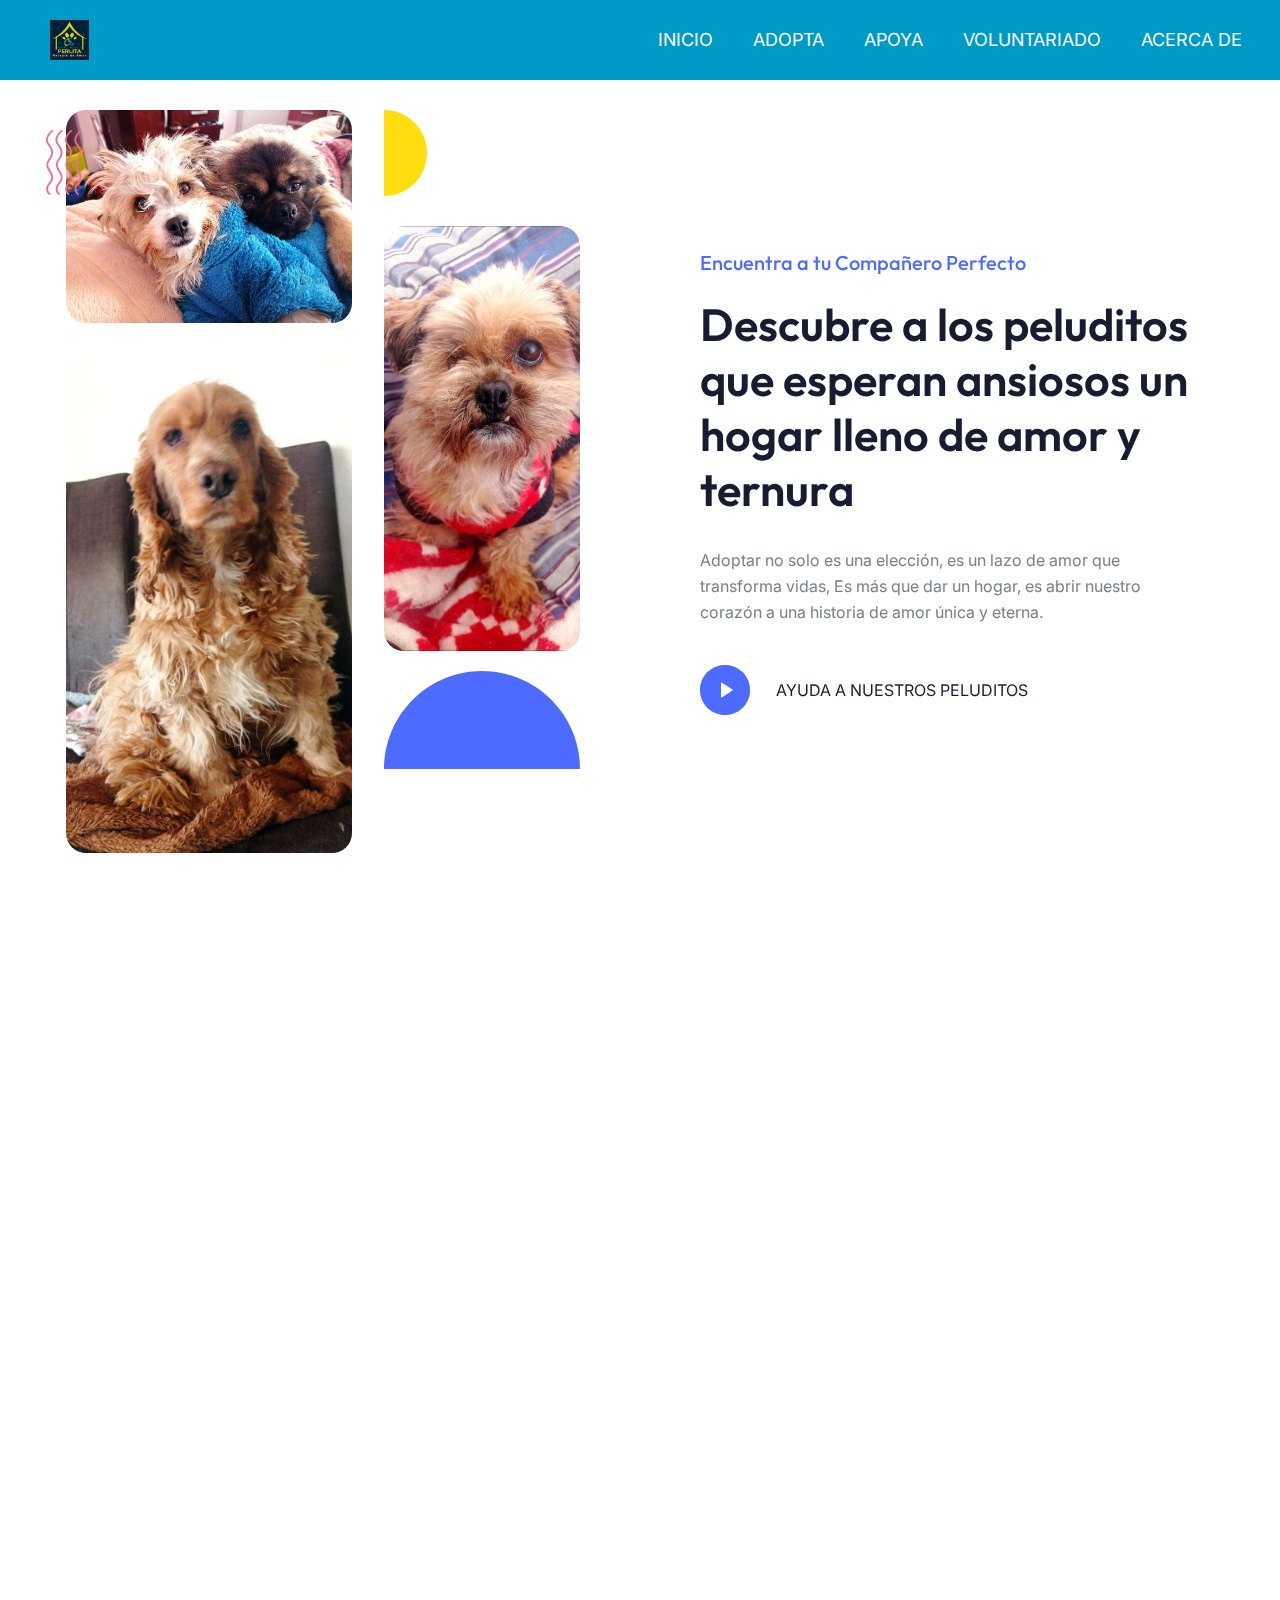
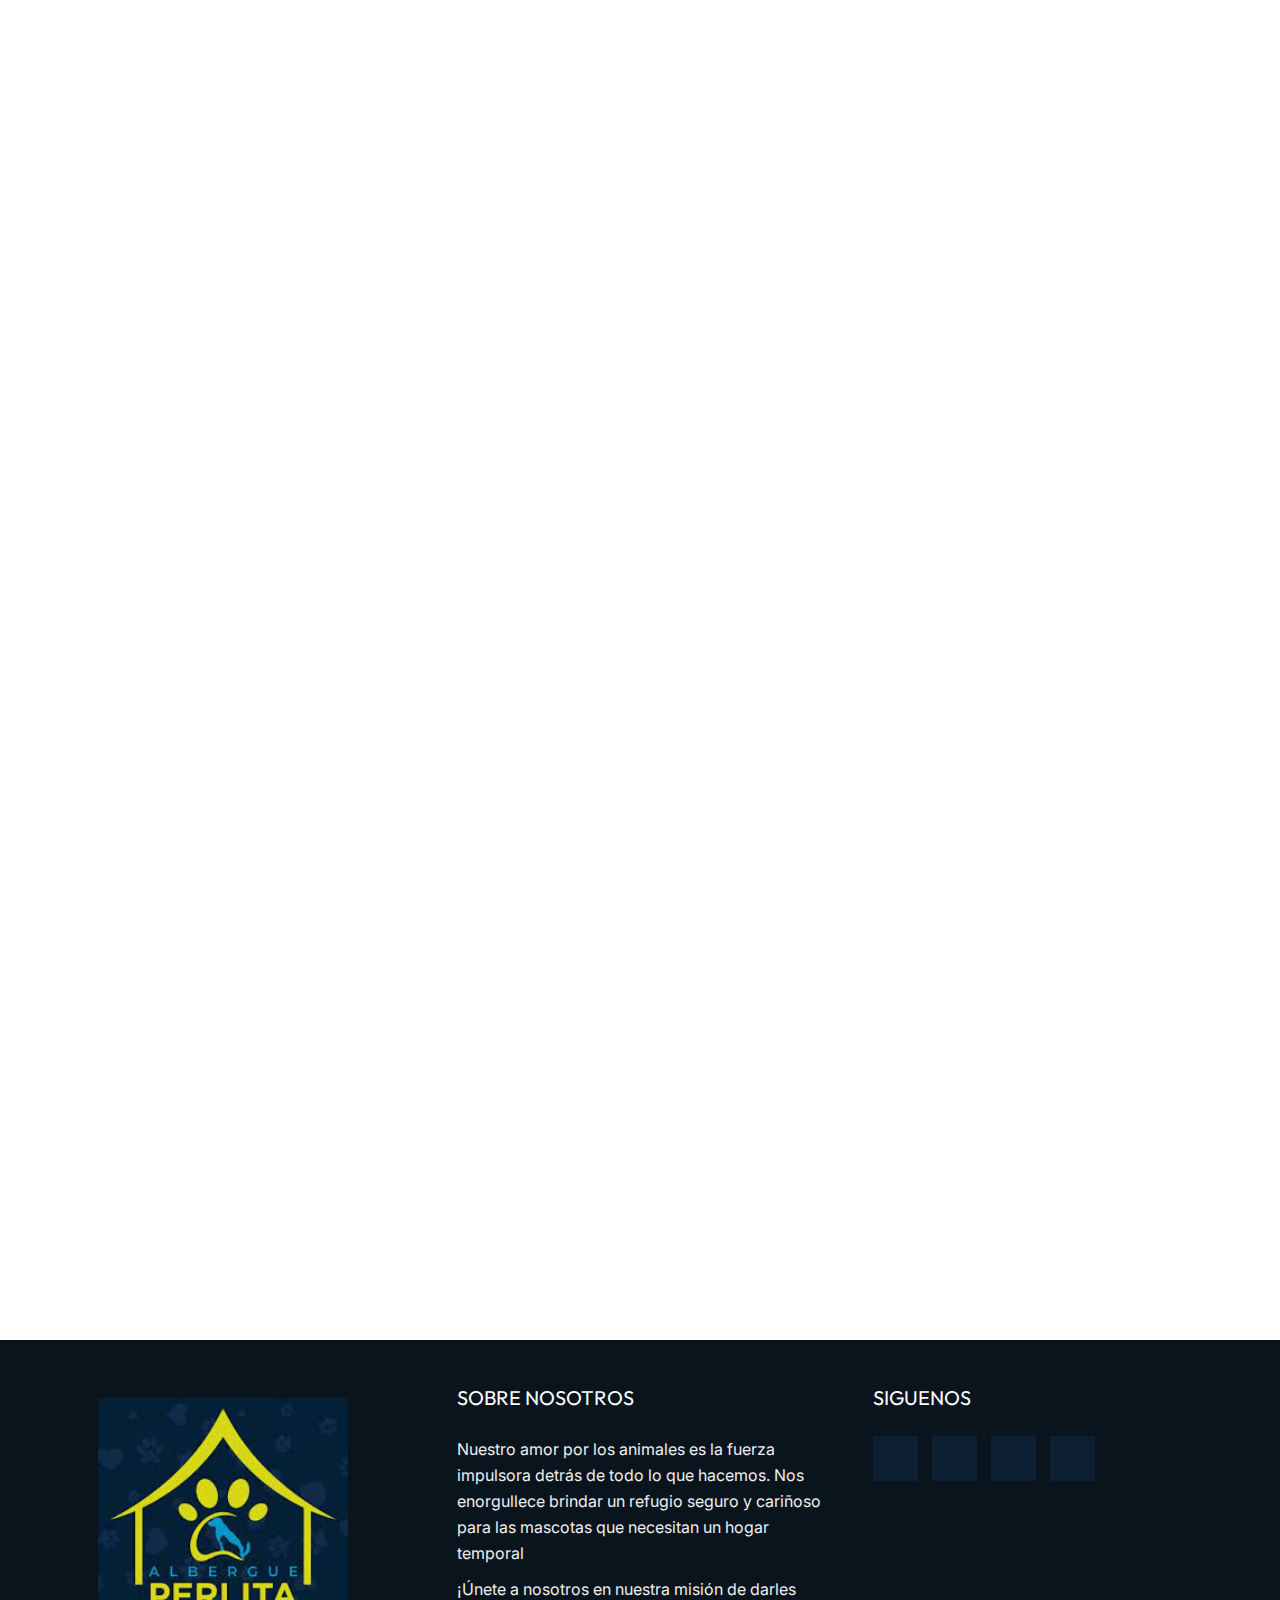
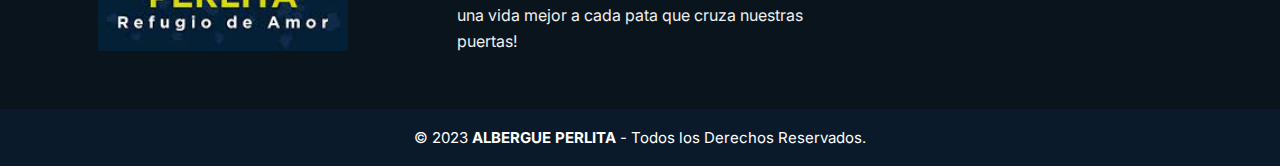
==== adopta.html @ 09d94ae6 "ADOPTA" ====
<!DOCTYPE html>
<html lang="en">
<head>
    <meta charset="UTF-8">
    <meta name="viewport" content="width=device-width, initial-scale=1.0">
    <title>Document</title>
    <link rel="stylesheet" type="text/css" href="style/style.css">
    <link rel="stylesheet" type="text/css" href="style/style2.css">
    <link href="https://cdnjs.cloudflare.com/ajax/libs/font-awesome/5.13.0/css/all.min.css" rel="stylesheet">
</head>
</head>
<body>
    
    <nav>
                <input type="checkbox" id="check">
                <label for="check" class="checkbtn">
                    <i class="fas fa-bars"></i>
                </label>
                <a href="#" class="enlace">
                    <img src="img/logo.jpeg" alt="" class="logo">
                </a>
                <ul>
                    <li><a href="index.html">INICIO</a></li>
                    <li><a href="adopta.html">ADOPTA</a></li>
                    <li><a href="apoya.html">APOYA</a></li>
                    <li><a href="voluntario.html">VOLUNTARIADO</a></li>
                    <li><a href="nosotros.html">ACERCA DE</a></li>
                </ul>
    </nav>

    <!--CABCERA DE ADOPTA-->
        <section class="ji gp uq 2xl:ud-py-35 pg">
        <div class="bb ze ki xn wq">
          <div class="tc wf gg qq">
            <!-- About Images -->
            <div class="animate_left xc gn gg jn/2 i">
              <div>
                <img src="images/shape-05.svg" alt="Shape" class="h -ud-left-5 x" />
                <img src="img/ADOP-1.jpeg" alt="About" class="ib adopta" />
                <img src="img/ADOP-2.jpeg" alt="About" class="adopta" />
              </div>
              <div>
                <img src="images/shape-06.svg" alt="Shape" />
                <img src="img/ADOP-3.jpeg" alt="About" class="ob gb adopta" />
                <img src="images/shape-07.svg" alt="Shape" class="bb" />
              </div>
            </div>

            <!-- About Content -->
            <div class="animate_right jn/2">
              <h4 class="ek yj mk gb">Encuentra a tu Compañero Perfecto</h4>
              <h2 class="fk vj zp pr kk wm qb"> Descubre a los peluditos que esperan ansiosos un hogar lleno de amor y ternura    </h2>
              <p class="uo">Adoptar no solo es una elección, es un lazo de amor que transforma vidas,  Es más que dar un hogar, es abrir nuestro corazón a una historia de amor única y eterna.</p>

              <a href="https://www.youtube.com/watch?v=xcJtL7QggTI" data-fslightbox class="vc wf hg mb">
                <span class="tc wf xf be dd rg i gh ua">
                  <span class="nf h vc yc vd rg gh qk -ud-z-1"></span>
                  <img src="images/icon-play.svg" alt="Play" />
                </span>
                <span class="kk">AYUDA A NUESTROS PELUDITOS</span>
              </a>
            </div>
          </div>
        </div>
      </section>
    <!------------------------>
          <!--SECCION DE CONOCENOS-->
          <section class="ji gp uq">
            <!-- Section Title Start -->
            <div
              x-data="{ sectionTitle: `Adopta Alegría, Conoce a Nuestros Peluditos`, sectionTitleText: `Explora historias de nuestros pequeños en busca de un hogar y encuentra tu compañero perfecto. ¿Listo para ser parte de su próxima aventura?`}"
            >
              <div class="animate_top bb ze rj ki xn vq">
        <h2
                x-text="sectionTitle"
                class="fk vj pr kk wm on/5 gq/2 bb _b"
        >
        </h2>
        <p class="bb on/5 wo/5 hq" x-text="sectionTitleText"></p>
    </div>
    
    
            </div>
            <!-- Section Title End -->
    
            <div class="bb ye ki xn vq jb jo">
              <div class="wc qf pn xo zf iq">
                <!-- Blog Item -->
                <div class="animate_top sg vk rm xm">
                  <div class="c rc i z-1 pg">
                    <img class="w-full" src="img/C-BOBY.jpeg" alt="Blog" width="400" />
    
                    <div
                      class="im h r s df vd yc wg tc wf xf al hh/20 nl il z-10"
                    >
                      <a href="./blog-single.html" class="vc ek rg lk gh sl ml il gi hi"
                        >CONOCE A BOBY</a
                      >
                    </div>
                  </div>
    
                  <div class="yh">
                    <div class="tc uf wf ag jq">
                      <div class="tc wf ag">
                        <p>CONOCE A BOBY</p>
                      </div>
                      <div class="tc wf ag">
                        <p>2 AÑOS</p>
                      </div>
                    </div>
                    <h4 class="ek tj ml il kk wm xl eq lb">
                      <a href="blog-single.html">Conoce a Bobby, nuestro encantador perrito café de 2 años. ¡Listo para llenar tu vida de alegría y amor! 🐾 #AdoptaA_Bobby"</a>
                    </h4>
                  </div>
                </div>
    
                <!-- Blog Item -->
                <div class="animate_top sg vk rm xm">
                  <div class="c rc i z-1 pg">
                    <img class="w-full" src="img/C-RINGO.jpeg" alt="Blog" width="379"/>
    
                    <div
                      class="im h r s df vd yc wg tc wf xf al hh/20 nl il z-10"
                    >
                      <a href="./blog-single.html" class="vc ek rg lk gh sl ml il gi hi"
                        >CONOCE A RINGO</a
                      >
                    </div>
                  </div>
    
                  <div class="yh">
                    <div class="tc uf wf ag jq">
                      <div class="tc wf ag">
    
                        <p>CONOCERLO</p>
                      </div>
                      <div class="tc wf ag">
    
                        <p>1 AÑO</p>
                      </div>
                    </div>
                    <h4 class="ek tj ml il kk wm xl eq lb">
                      <a href="blog-single.html">"Conoce a Ringo, nuestro adorable compañero blanco y negro de 1 año. Este pequeño tesoro busca un hogar lleno de amor. ¿Podrías ser su persona especial? 🐾 #AdoptaA_Ringo"</a>
                    </h4>
                  </div>
                </div>
    
                <!-- Blog Item -->
                <div class="animate_top sg vk rm xm">
                  <div class="c rc i z-1 pg">
                    <img class="w-full" src="img/C-SAM.jpeg" alt="Blog"  width="380"/>
    
                    <div
                      class="im h r s df vd yc wg tc wf xf al hh/20 nl il z-10"
                    >
                      <a href="./blog-single.html" class="vc ek rg lk gh sl ml il gi hi"
                        >CONOCE A SAM</a
                      >
                    </div>
                  </div>
    
                  <div class="yh">
                    <div class="tc uf wf ag jq">
                      <div class="tc wf ag">
                     
                        <p>CONOCE A SAM</p>
                      </div>
                      <div class="tc wf ag">
                      
                        <p>1 AÑO Y MEDIO</p>
                      </div>
                    </div>
                    <h4 class="ek tj ml il kk wm xl eq lb">
                      <a href="blog-single.html">"Descubre a Sam, nuestra encantadora amiga de 6 meses. Este tesoro busca un hogar lleno de amor. ¿Podrías ser su persona especial? 🐾 #AdoptaA_Sam"</a>
                    </h4>
                  </div>
                </div>
              </div>
            </div>
    
    
          </section>
    <!----------------------------------->
<div class="requisito">
<!------------ REQUISITOS ADOPCION ------------->
<section class="lj tp kr">
    <!-- Section Title Start -->
    <div
      x-data="{ sectionTitle: `TE INTERESA ADOPTARA`, sectionTitleText: `Si tienes todos los requisitos`}"
    >
      <div class="animate_top bb ze rj ki xn vq">
<h2
        x-text="sectionTitle"
        class="fk vj pr kk wm on/5 gq/2 bb _b"
>
</h2>
<p class="bb on/5 wo/5 hq" x-text="sectionTitleText"></p>
</div>


    </div>
    <!-- Section Title End -->

    <div class="bb ze ki xn yq mb en">
      <div class="wc qf pn xo ng">
        <!-- Service Item -->
        <div class="animate_top sg oi pi zq ml il am cn _m">
          <img src="img/FACTURA LUZ.png" alt="Icon" width="150px" />
          <h4 class="ek zj kk wm nb _b">FACTURA DE LUZ</h4>
          <p>Un requisito indispensable para la adopcion es tener casa propia, para evitar el abandono</p>
        </div>

        <!-- Service Item -->
        <div class="animate_top sg oi pi zq ml il am cn _m">
          <img src="img/CEDULA.png" alt="Icon" width="150px" />
          <h4 class="ek zj kk wm nb _b">FOTOCOPIA SIMPLE DE CI</h4>
          <p></p>
        </div>

        <!-- Service Item -->
        <div class="animate_top sg oi pi zq ml il am cn _m">
          <img src="img/CARTA.png" alt="Icon" width="150px" />
          <h4 class="ek zj kk wm nb _b">CARTA COMPROMISO</h4>
          <p>la carata compromiso se firma con seguimiento, asi aseguramos el bienestar de nuestros pequeño el seguimiento puede ser por videos, fotos o de forma personal dependiendo del caso</p>
        </div>
      </div>
    </div>
  </section>
<!-------------------------------------------->
</div>
   

    <script defer src="bundle.js"></script>
</body>
<footer class="pie-pagina">
    <div class="grupo-1">
        <div class="box">
            <figure>
                <a href="#">
                    <img src="img/logo.jpeg" alt="ALBERGUE PERLITA">
                </a>
            </figure>
        </div>
        <div class="box">
            <h2>SOBRE NOSOTROS</h2>
            <p>Nuestro amor por los animales es la fuerza impulsora detrás de todo lo que hacemos. Nos enorgullece brindar un refugio seguro y cariñoso para las mascotas que necesitan un hogar temporal</p>
            <p>¡Únete a nosotros en nuestra misión de darles una vida mejor a cada pata que cruza nuestras puertas!</p>
        </div>
        <div class="box">
            <h2>SIGUENOS</h2>
            <div class="red-social">
                <a href="#" class="fa fa-facebook"></a>
                <a href="#" class="fa fa-instagram"></a>
                <a href="#" class="fa fa-twitter"></a>
                <a href="#" class="fa fa-youtube"></a>
            </div>
        </div>
    </div>
    <div class="grupo-2">
        <small>&copy; 2023 <b>ALBERGUE PERLITA</b> - Todos los Derechos Reservados.</small>
    </div>
</footer>
</html>
---- style/style.css ----
/*********NORMALIZE *********/
*{
    padding: 0;
    margin: 0;
    text-decoration: none;
    list-style: none;
    box-sizing: border-box;
}

/*main {
    background-image: url(/img/textura5.jpg); 
    background-repeat: repeat; 
    background-position: center;
    }*/


/************** MENU ******************/
nav{
    background: #009ac6;
    height: 80px;
    width: 100%;
    position: relative;
    z-index:1000;
}
.enlace{
    position: absolute;
    padding: 20px 50px;
}
.logo{
    height: 40px;
}
nav ul{
    float: right;
    margin-right: 20px;
}
nav ul li{
    display: inline-block;
    line-height: 80px;
    margin: 0 5px;
}
nav ul li a:hover{
color: #d7d118;

}
nav ul li a{
    color: #fff;
    font-size: 18px;
    padding: 7px 13px;
    border-radius: 3px;
    text-transform: uppercase;
    text-decoration: none;
}
li a.active, li a:hover{
    background: #000090;
    transition: 2s;
}
.checkbtn{
    font-size: 30px;
    color: #d7d118;
    float: right;
    line-height: 80px;
    margin-right: 40px;
    cursor: pointer;
    display: none;
}
#check{
    display: none;
}
section{
    background: url(fondo.jpg) no-repeat;
    background-size: cover;
    background-position: center center;
    height: calc(100vh - 80px);
}

@media (max-width: 952px){
    .enlace{
        padding-left: 20px;
    }
    nav ul li a{
        font-size: 16px;
    }
}

@media (max-width: 858px){
    .checkbtn{
        display: block;
    }
    ul{
        position: fixed;
        width: 100%;
        height: 100vh;
        background: #2c3e50;
        top: 80px;
        left: -100%;
        text-align: center;
        transition: all .5s;
    }
    nav ul li{
        display: block;
        margin: 50px 0;
        line-height: 30px;
    }
    nav ul li a{
        font-size: 20px;
    }
    li a:hover, li a.active{
        background: none;
        color: red;
    }
    #check:checked ~ ul{
        left:0;
    }
}


/****************** BODY **********************/

.portadaPrincipal1 {
    width:100%; 
    height:auto !important; 
    border: 1px solid #ccc; 
    overflow: hidden; 
    border: 0px;
    padding: 0px;
    margin: 0px;
}

*/
main {
    display: grid;
    grid-template-columns: 1fr; 
    grid-template-rows: repeat(0, 1fr); 
    gap: 20px; 
    max-width: 100%;
    background-color: #fff;
    padding: 20px;
    border: 1px solid #ccc;
    border-radius: 5px;
    width: 100%;
}

.section {
    height: 30%;
    display: flex;
    flex-direction: column; 
    padding: 10px;
}


.section + .section {
    margin-top: 20px;
}

h2 {
    font-size: 24px;
    margin: 0;
}

p {
    font-size: 16px;
    margin: 0;
    margin-top: 10px;
}

.section {
    height: 382px;
    display: flex;
    padding: 25px;

    border-radius: 40px;
    flex-direction: row;
    flex-wrap: wrap;
    justify-content: center;
    gap: 50px;
}



/*********************** CARDS *******************************************/
/*
.texto {
    text-align: center;
}
.card1 IMG,.card2 IMG,.card3 IMG,.card4 IMG {
    width: 100%;
    height: 100%;
    position: absolute;
    border-radius: 15px; 
}

.card p {
    color: #F5EE36;
    position: relative;
    top:120px;
    font-weight: 10 00;
    background-color: #000090;
    border-radius: 20px;
    padding: 10px;
}
.card {
    position: relative;
    width: 220px;
    height: 320px;
    background: mediumturquoise;
    display: flex;
    align-items: center;
    justify-content: center;
    font-size: 25px;
    font-weight: bold;
    border-radius: 15px;
    cursor: pointer;
  }
  
  .card::before,
  .card::after {
    position: absolute;
    content: "";
    width: 20%;
    height: 20%;
    display: flex;
    align-items: center;
    justify-content: center;
    font-size: 25px;
    font-weight: bold;
    background-color: #009ac6;
    transition: all 0.5s;
    opacity: 0.6;
  }
  
  .card::before {
    top: 0;
    right: 0;
    border-radius: 0 15px 0 100%;
  }
  
  .card::after {
    bottom: 0;
    left: 0;
    border-radius: 0 100%  0 15px;
  }
  
  .card:hover::before,
  .card:hover:after {
    width: 100%;
    height: 100%;
    border-radius: 15px;
    transition: all 0.5s;
  }
  
  .card:hover:after {
    background-image: url(img/logo.jpeg);
    height: 70%;
    content: "";
    opacity: 1;
    transition: 1s;
    color: white;
  }

*/

/****************** FOOTER *********************/

.logo-footer {
    border-radius: 20px;
    box-shadow: 1px 1px 5px #40c9ff;
}
.logo-footer:hover{
    opacity: 0.6;
    transition: 1s;
    transform: scale(0.9);
}

.pie-pagina{
    width: 100%;
    background-color: #0a141d;
}
.pie-pagina .grupo-1{
    width: 100%;
    max-width: 1200px;
    margin: auto;
    display:grid;
    grid-template-columns: repeat(3, 1fr);
    grid-gap:50px;
    padding: 45px 0px;
}
.pie-pagina .grupo-1 .box figure{
    width: 100%;
    height: 100%;
    display: flex;
    justify-content: center;
    align-items: center;
}
.pie-pagina .grupo-1 .box figure img{
    width: 250px;
}
.pie-pagina .grupo-1 .box h2{
    color: #fff;
    margin-bottom: 25px;
    font-size: 20px;
}
.pie-pagina .grupo-1 .box p{
    color: #efefef;
    margin-bottom: 10px;
}
.pie-pagina .grupo-1 .red-social a{
    display: inline-block;
    text-decoration: none;
    width: 45px;
    height: 45px;
    line-height: 45px;
    color: #fff;
    margin-right: 10px;
    background-color: #0d2033;
    text-align: center;
    transition: all 300ms ease;
}
.pie-pagina .grupo-1 .red-social a:hover{
    color: aqua;
}
.pie-pagina .grupo-2{
    background-color: #0a1a2a;
    padding: 15px 10px;
    text-align: center;
    color: #fff;
}
.pie-pagina .grupo-2 small{
    font-size: 15px;
}
@media screen and (max-width:800px){
    .pie-pagina .grupo-1{
        width: 90%;
        grid-template-columns: repeat(1, 1fr);
        grid-gap:30px;
        padding: 35px 0px;
    }
}

/************ iconos redes ****************************/
.facebook { 
   background: url(img/facebook.jpg);
   background-size: cover;
}
.instagram { 
    background: url(img/instagram.jpg);
    background-size: cover;
 }
 .twiter { 
    background: url(img/twiter.jpg);
    background-size: cover;
 }
 .tiktok { 
    background: url(img/tik\ tok.jpg);
    background-size: cover;
 }


/************** FORMULARIO ADOPTA *******************/
/*
.form-container {
    width: 400px;
    background: linear-gradient(#212121, #212121) padding-box,linear-gradient(145deg, transparent 35%,#1cf7ff, #40c9ff) border-box;
    border: 2px solid transparent;
    padding: 32px 24px;
    font-size: 14px;
    font-family: inherit;
    color: white;
    display: flex;
    flex-direction: column;
    gap: 20px;
    box-sizing: border-box;
    border-radius: 16px;
  }
  
  .form-container button:active {
    scale: 0.95;
  }
  
  .form-container .form {
    display: flex;
    flex-direction: column;
    gap: 20px;
  }
  
  .form-container .form-group {
    display: flex;
    flex-direction: column;
    gap: 2px;
  }
  
  .form-container .form-group label {
    display: block;
    margin-bottom: 5px;
    color: #717171;
    font-weight: 600;
    font-size: 12px;
  }
  
  .form-container .form-group input {
    width: 100%;
    padding: 12px 16px;
    border-radius: 8px;
    color: #fff;
    font-family: inherit;
    background-color: transparent;
    border: 1px solid #414141;
  }
  
  .form-container .form-group textarea {
    width: 100%;
    padding: 12px 16px;
    border-radius: 8px;
    resize: none;
    color: #fff;
    height: 96px;
    border: 1px solid #414141;
    background-color: transparent;
    font-family: inherit;
  }
  
  .form-container .form-group input::placeholder {
    opacity: 0.5;
  }
  
  .form-container .form-group input:focus {
    outline: none;
    border-color: #1cf7ff;
  }
  
  .form-container .form-group textarea:focus {
    outline: none;
    border-color: #1cf7ff;
  }
  
  .form-container .form-submit-btn {
    display: flex;
    align-items: flex-start;
    justify-content: center;
    align-self: flex-start;
    font-family: inherit;
    color: #717171;
    font-weight: 600;
    width: 40%;
    background: #313131;
    border: 1px solid #414141;
    padding: 12px 16px;
    font-size: inherit;
    gap: 8px;
    margin-top: 8px;
    cursor: pointer;
    border-radius: 6px;
  }
  
  .form-container .form-submit-btn:hover {
    background-color: #fff;
    border-color: #fff;
  }
  
  .form-container {
    width: 100%;
    height: 100%;
    position: center;
  }

*/

  /********** GRID ********************/

  /*
.div1 img,.div2 img,.div3 img{
  width: 100%;
  height: 100%;
  position: relative;
  border-radius: 15px;
}

.titluloAdopta {
     text-align: center;
     padding: 20px;
}
  .grid {
    display: grid;
    grid-template-columns: repeat(3, 1fr);
    grid-template-rows: repeat(2, 1fr);
    grid-column-gap: 0px;
    grid-row-gap: 0px;
    }
    
    .div1 { grid-area: 1 / 1 / 2 / 2; }
    .div2 { grid-area: 1 / 2 / 2 / 3; }
    .div3 { grid-area: 1 / 3 / 2 / 4; }
    .div4 { grid-area: 2 / 1 / 3 / 4; 
    display: flex;
    align-content: space-around;
    flex-wrap: wrap;
    flex-direction: column;
    justify-content: center;
    align-items: center;
}
    */
.requisito {

    margin-top: 25rem;
    width: 100%;

}

.vp {
    padding-top: 6.25rem;
}

@media screen and (min-width: 1300px) {
    .requisito {

        margin-top: 35rem;
        width: 100%;
    }
  }
---- style/style2.css ----
@import url(https://fonts.googleapis.com/css2?family=Inter:wght@400;500;600;700&family=Outfit:wght@300;400;500;600;700&display=swap);
/*!********************************************************************************************************************************!*\
  !*** css ./node_modules/css-loader/dist/cjs.js!./node_modules/postcss-loader/dist/cjs.js!./node_modules/swiper/swiper.min.css ***!
  \********************************************************************************************************************************/
/**
 * Swiper 8.4.2
 * Most modern mobile touch slider and framework with hardware accelerated transitions
 * https://swiperjs.com
 *
 * Copyright 2014-2022 Vladimir Kharlampidi
 *
 * Released under the MIT License
 *
 * Released on: September 15, 2022
 */

@font-face{font-family:swiper-icons;src:url("data:application/font-woff;charset=utf-8;base64, [base64]//wADZ2x5ZgAAAywAAADMAAAD2MHtryVoZWFkAAABbAAAADAAAAA2E2+eoWhoZWEAAAGcAAAAHwAAACQC9gDzaG10eAAAAigAAAAZAAAArgJkABFsb2NhAAAC0AAAAFoAAABaFQAUGG1heHAAAAG8AAAAHwAAACAAcABAbmFtZQAAA/gAAAE5AAACXvFdBwlwb3N0AAAFNAAAAGIAAACE5s74hXjaY2BkYGAAYpf5Hu/j+W2+MnAzMYDAzaX6QjD6/4//Bxj5GA8AuRwMYGkAPywL13jaY2BkYGA88P8Agx4j+/8fQDYfA1AEBWgDAIB2BOoAeNpjYGRgYNBh4GdgYgABEMnIABJzYNADCQAACWgAsQB42mNgYfzCOIGBlYGB0YcxjYGBwR1Kf2WQZGhhYGBiYGVmgAFGBiQQkOaawtDAoMBQxXjg/wEGPcYDDA4wNUA2CCgwsAAAO4EL6gAAeNpj2M0gyAACqxgGNWBkZ2D4/wMA+xkDdgAAAHjaY2BgYGaAYBkGRgYQiAHyGMF8FgYHIM3DwMHABGQrMOgyWDLEM1T9/w8UBfEMgLzE////P/5//f/V/xv+r4eaAAeMbAxwIUYmIMHEgKYAYjUcsDAwsLKxc3BycfPw8jEQA/[base64]/uznmfPFBNODM2K7MTQ45YEAZqGP81AmGGcF3iPqOop0r1SPTaTbVkfUe4HXj97wYE+yNwWYxwWu4v1ugWHgo3S1XdZEVqWM7ET0cfnLGxWfkgR42o2PvWrDMBSFj/IHLaF0zKjRgdiVMwScNRAoWUoH78Y2icB/yIY09An6AH2Bdu/UB+yxopYshQiEvnvu0dURgDt8QeC8PDw7Fpji3fEA4z/PEJ6YOB5hKh4dj3EvXhxPqH/SKUY3rJ7srZ4FZnh1PMAtPhwP6fl2PMJMPDgeQ4rY8YT6Gzao0eAEA409DuggmTnFnOcSCiEiLMgxCiTI6Cq5DZUd3Qmp10vO0LaLTd2cjN4fOumlc7lUYbSQcZFkutRG7g6JKZKy0RmdLY680CDnEJ+UMkpFFe1RN7nxdVpXrC4aTtnaurOnYercZg2YVmLN/d/gczfEimrE/fs/bOuq29Zmn8tloORaXgZgGa78yO9/cnXm2BpaGvq25Dv9S4E9+5SIc9PqupJKhYFSSl47+Qcr1mYNAAAAeNptw0cKwkAAAMDZJA8Q7OUJvkLsPfZ6zFVERPy8qHh2YER+3i/BP83vIBLLySsoKimrqKqpa2hp6+jq6RsYGhmbmJqZSy0sraxtbO3sHRydnEMU4uR6yx7JJXveP7WrDycAAAAAAAH//wACeNpjYGRgYOABYhkgZgJCZgZNBkYGLQZtIJsFLMYAAAw3ALgAeNolizEKgDAQBCchRbC2sFER0YD6qVQiBCv/H9ezGI6Z5XBAw8CBK/m5iQQVauVbXLnOrMZv2oLdKFa8Pjuru2hJzGabmOSLzNMzvutpB3N42mNgZGBg4GKQYzBhYMxJLMlj4GBgAYow/P/PAJJhLM6sSoWKfWCAAwDAjgbRAAB42mNgYGBkAIIbCZo5IPrmUn0hGA0AO8EFTQAA");font-weight:400;font-style:normal}:root{--swiper-theme-color:#007aff}.swiper{margin-left:auto;margin-right:auto;position:relative;overflow:hidden;list-style:none;padding:0;z-index:1}.swiper-vertical>.swiper-wrapper{flex-direction:column}.swiper-wrapper{position:relative;width:100%;height:100%;z-index:1;display:flex;transition-property:transform;box-sizing:content-box}.swiper-android .swiper-slide,.swiper-wrapper{transform:translate3d(0px,0,0)}.swiper-pointer-events{touch-action:pan-y}.swiper-pointer-events.swiper-vertical{touch-action:pan-x}.swiper-slide{flex-shrink:0;width:100%;height:100%;position:relative;transition-property:transform}.swiper-slide-invisible-blank{visibility:hidden}.swiper-autoheight,.swiper-autoheight .swiper-slide{height:auto}.swiper-autoheight .swiper-wrapper{align-items:flex-start;transition-property:transform,height}.swiper-backface-hidden .swiper-slide{transform:translateZ(0);-webkit-backface-visibility:hidden;backface-visibility:hidden}.swiper-3d,.swiper-3d.swiper-css-mode .swiper-wrapper{perspective:1200px}.swiper-3d .swiper-cube-shadow,.swiper-3d .swiper-slide,.swiper-3d .swiper-slide-shadow,.swiper-3d .swiper-slide-shadow-bottom,.swiper-3d .swiper-slide-shadow-left,.swiper-3d .swiper-slide-shadow-right,.swiper-3d .swiper-slide-shadow-top,.swiper-3d .swiper-wrapper{transform-style:preserve-3d}.swiper-3d .swiper-slide-shadow,.swiper-3d .swiper-slide-shadow-bottom,.swiper-3d .swiper-slide-shadow-left,.swiper-3d .swiper-slide-shadow-right,.swiper-3d .swiper-slide-shadow-top{position:absolute;left:0;top:0;width:100%;height:100%;pointer-events:none;z-index:10}.swiper-3d .swiper-slide-shadow{background:rgba(0,0,0,.15)}.swiper-3d .swiper-slide-shadow-left{background-image:linear-gradient(to left,rgba(0,0,0,.5),rgba(0,0,0,0))}.swiper-3d .swiper-slide-shadow-right{background-image:linear-gradient(to right,rgba(0,0,0,.5),rgba(0,0,0,0))}.swiper-3d .swiper-slide-shadow-top{background-image:linear-gradient(to top,rgba(0,0,0,.5),rgba(0,0,0,0))}.swiper-3d .swiper-slide-shadow-bottom{background-image:linear-gradient(to bottom,rgba(0,0,0,.5),rgba(0,0,0,0))}.swiper-css-mode>.swiper-wrapper{overflow:auto;scrollbar-width:none;-ms-overflow-style:none}.swiper-css-mode>.swiper-wrapper::-webkit-scrollbar{display:none}.swiper-css-mode>.swiper-wrapper>.swiper-slide{scroll-snap-align:start start}.swiper-horizontal.swiper-css-mode>.swiper-wrapper{-ms-scroll-snap-type:x mandatory;scroll-snap-type:x mandatory}.swiper-vertical.swiper-css-mode>.swiper-wrapper{-ms-scroll-snap-type:y mandatory;scroll-snap-type:y mandatory}.swiper-centered>.swiper-wrapper::before{content:'';flex-shrink:0;order:9999}.swiper-centered.swiper-horizontal>.swiper-wrapper>.swiper-slide:first-child{-webkit-margin-start:var(--swiper-centered-offset-before);margin-inline-start:var(--swiper-centered-offset-before)}.swiper-centered.swiper-horizontal>.swiper-wrapper::before{height:100%;min-height:1px;width:var(--swiper-centered-offset-after)}.swiper-centered.swiper-vertical>.swiper-wrapper>.swiper-slide:first-child{-webkit-margin-before:var(--swiper-centered-offset-before);margin-block-start:var(--swiper-centered-offset-before)}.swiper-centered.swiper-vertical>.swiper-wrapper::before{width:100%;min-width:1px;height:var(--swiper-centered-offset-after)}.swiper-centered>.swiper-wrapper>.swiper-slide{scroll-snap-align:center center}
/*!*******************************************************************************************************************************************************!*\
  !*** css ./node_modules/css-loader/dist/cjs.js!./node_modules/postcss-loader/dist/cjs.js!./node_modules/swiper/modules/pagination/pagination.min.css ***!
  \*******************************************************************************************************************************************************/
.swiper-pagination{position:absolute;text-align:center;transition:.3s opacity;transform:translate3d(0,0,0);z-index:10}.swiper-pagination.swiper-pagination-hidden{opacity:0}.swiper-pagination-disabled>.swiper-pagination,.swiper-pagination.swiper-pagination-disabled{display:none!important}.swiper-horizontal>.swiper-pagination-bullets,.swiper-pagination-bullets.swiper-pagination-horizontal,.swiper-pagination-custom,.swiper-pagination-fraction{bottom:10px;left:0;width:100%}.swiper-pagination-bullets-dynamic{overflow:hidden;font-size:0}.swiper-pagination-bullets-dynamic .swiper-pagination-bullet{transform:scale(.33);position:relative}.swiper-pagination-bullets-dynamic .swiper-pagination-bullet-active{transform:scale(1)}.swiper-pagination-bullets-dynamic .swiper-pagination-bullet-active-main{transform:scale(1)}.swiper-pagination-bullets-dynamic .swiper-pagination-bullet-active-prev{transform:scale(.66)}.swiper-pagination-bullets-dynamic .swiper-pagination-bullet-active-prev-prev{transform:scale(.33)}.swiper-pagination-bullets-dynamic .swiper-pagination-bullet-active-next{transform:scale(.66)}.swiper-pagination-bullets-dynamic .swiper-pagination-bullet-active-next-next{transform:scale(.33)}.swiper-pagination-bullet{width:var(--swiper-pagination-bullet-width,var(--swiper-pagination-bullet-size,8px));height:var(--swiper-pagination-bullet-height,var(--swiper-pagination-bullet-size,8px));display:inline-block;border-radius:50%;background:var(--swiper-pagination-bullet-inactive-color,#000);opacity:var(--swiper-pagination-bullet-inactive-opacity, .2)}button.swiper-pagination-bullet{border:none;margin:0;padding:0;box-shadow:none;-webkit-appearance:none;-moz-appearance:none;appearance:none}.swiper-pagination-clickable .swiper-pagination-bullet{cursor:pointer}.swiper-pagination-bullet:only-child{display:none!important}.swiper-pagination-bullet-active{opacity:var(--swiper-pagination-bullet-opacity, 1);background:var(--swiper-pagination-color,var(--swiper-theme-color))}.swiper-pagination-vertical.swiper-pagination-bullets,.swiper-vertical>.swiper-pagination-bullets{right:10px;top:50%;transform:translate3d(0px,-50%,0)}.swiper-pagination-vertical.swiper-pagination-bullets .swiper-pagination-bullet,.swiper-vertical>.swiper-pagination-bullets .swiper-pagination-bullet{margin:var(--swiper-pagination-bullet-vertical-gap,6px) 0;display:block}.swiper-pagination-vertical.swiper-pagination-bullets.swiper-pagination-bullets-dynamic,.swiper-vertical>.swiper-pagination-bullets.swiper-pagination-bullets-dynamic{top:50%;transform:translateY(-50%);width:8px}.swiper-pagination-vertical.swiper-pagination-bullets.swiper-pagination-bullets-dynamic .swiper-pagination-bullet,.swiper-vertical>.swiper-pagination-bullets.swiper-pagination-bullets-dynamic .swiper-pagination-bullet{display:inline-block;transition:.2s transform,.2s top}.swiper-horizontal>.swiper-pagination-bullets .swiper-pagination-bullet,.swiper-pagination-horizontal.swiper-pagination-bullets .swiper-pagination-bullet{margin:0 var(--swiper-pagination-bullet-horizontal-gap,4px)}.swiper-horizontal>.swiper-pagination-bullets.swiper-pagination-bullets-dynamic,.swiper-pagination-horizontal.swiper-pagination-bullets.swiper-pagination-bullets-dynamic{left:50%;transform:translateX(-50%);white-space:nowrap}.swiper-horizontal>.swiper-pagination-bullets.swiper-pagination-bullets-dynamic .swiper-pagination-bullet,.swiper-pagination-horizontal.swiper-pagination-bullets.swiper-pagination-bullets-dynamic .swiper-pagination-bullet{transition:.2s transform,.2s left}.swiper-horizontal.swiper-rtl>.swiper-pagination-bullets-dynamic .swiper-pagination-bullet{transition:.2s transform,.2s right}.swiper-pagination-progressbar{background:rgba(0,0,0,.25);position:absolute}.swiper-pagination-progressbar .swiper-pagination-progressbar-fill{background:var(--swiper-pagination-color,var(--swiper-theme-color));position:absolute;left:0;top:0;width:100%;height:100%;transform:scale(0);transform-origin:left top}.swiper-rtl .swiper-pagination-progressbar .swiper-pagination-progressbar-fill{transform-origin:right top}.swiper-horizontal>.swiper-pagination-progressbar,.swiper-pagination-progressbar.swiper-pagination-horizontal,.swiper-pagination-progressbar.swiper-pagination-vertical.swiper-pagination-progressbar-opposite,.swiper-vertical>.swiper-pagination-progressbar.swiper-pagination-progressbar-opposite{width:100%;height:4px;left:0;top:0}.swiper-horizontal>.swiper-pagination-progressbar.swiper-pagination-progressbar-opposite,.swiper-pagination-progressbar.swiper-pagination-horizontal.swiper-pagination-progressbar-opposite,.swiper-pagination-progressbar.swiper-pagination-vertical,.swiper-vertical>.swiper-pagination-progressbar{width:4px;height:100%;left:0;top:0}.swiper-pagination-lock{display:none}
/*!*******************************************************************************************************************!*\
  !*** css ./node_modules/css-loader/dist/cjs.js!./node_modules/postcss-loader/dist/cjs.js!./src/css/style.css (1) ***!
  \*******************************************************************************************************************/
/*
! tailwindcss v3.1.8 | MIT License | https://tailwindcss.com
*/

/*
1. Prevent padding and border from affecting element width. (https://github.com/mozdevs/cssremedy/issues/4)
2. Allow adding a border to an element by just adding a border-width. (https://github.com/tailwindcss/tailwindcss/pull/116)
*/

*,
::before,
::after {
  box-sizing: border-box; /* 1 */
  border-width: 0; /* 2 */
  border-style: solid; /* 2 */
  border-color: currentColor; /* 2 */
}

::before,
::after {
  --tw-content: '';
}

/*
1. Use a consistent sensible line-height in all browsers.
2. Prevent adjustments of font size after orientation changes in iOS.
3. Use a more readable tab size.
4. Use the user's configured `sans` font-family by default.
*/

html {
  line-height: 1.5; /* 1 */
  -webkit-text-size-adjust: 100%; /* 2 */
  -moz-tab-size: 4; /* 3 */
  -o-tab-size: 4;
     tab-size: 4; /* 3 */
  font-family: ui-sans-serif, system-ui, -apple-system, BlinkMacSystemFont, "Segoe UI", Roboto, "Helvetica Neue", Arial, "Noto Sans", sans-serif, "Apple Color Emoji", "Segoe UI Emoji", "Segoe UI Symbol", "Noto Color Emoji"; /* 4 */
}

/*
1. Remove the margin in all browsers.
2. Inherit line-height from `html` so users can set them as a class directly on the `html` element.
*/

body {
  margin: 0; /* 1 */
  line-height: inherit; /* 2 */
}

/*
1. Add the correct height in Firefox.
2. Correct the inheritance of border color in Firefox. (https://bugzilla.mozilla.org/show_bug.cgi?id=190655)
3. Ensure horizontal rules are visible by default.
*/

hr {
  height: 0; /* 1 */
  color: inherit; /* 2 */
  border-top-width: 1px; /* 3 */
}

/*
Add the correct text decoration in Chrome, Edge, and Safari.
*/

abbr:where([title]) {
  -webkit-text-decoration: underline dotted;
          text-decoration: underline dotted;
}

/*
Remove the default font size and weight for headings.
*/

h1,
h2,
h3,
h4,
h5,
h6 {
  font-size: inherit;
  font-weight: inherit;
}

/*
Reset links to optimize for opt-in styling instead of opt-out.
*/

a {
  color: inherit;
  text-decoration: inherit;
}

/*
Add the correct font weight in Edge and Safari.
*/

b,
strong {
  font-weight: bolder;
}

/*
1. Use the user's configured `mono` font family by default.
2. Correct the odd `em` font sizing in all browsers.
*/

code,
kbd,
samp,
pre {
  font-family: ui-monospace, SFMono-Regular, Menlo, Monaco, Consolas, "Liberation Mono", "Courier New", monospace; /* 1 */
  font-size: 1em; /* 2 */
}

/*
Add the correct font size in all browsers.
*/

small {
  font-size: 80%;
}

/*
Prevent `sub` and `sup` elements from affecting the line height in all browsers.
*/

sub,
sup {
  font-size: 75%;
  line-height: 0;
  position: relative;
  vertical-align: baseline;
}

sub {
  bottom: -0.25em;
}

sup {
  top: -0.5em;
}

/*
1. Remove text indentation from table contents in Chrome and Safari. (https://bugs.chromium.org/p/chromium/issues/detail?id=999088, https://bugs.webkit.org/show_bug.cgi?id=201297)
2. Correct table border color inheritance in all Chrome and Safari. (https://bugs.chromium.org/p/chromium/issues/detail?id=935729, https://bugs.webkit.org/show_bug.cgi?id=195016)
3. Remove gaps between table borders by default.
*/

table {
  text-indent: 0; /* 1 */
  border-color: inherit; /* 2 */
  border-collapse: collapse; /* 3 */
}

/*
1. Change the font styles in all browsers.
2. Remove the margin in Firefox and Safari.
3. Remove default padding in all browsers.
*/

button,
input,
optgroup,
select,
textarea {
  font-family: inherit; /* 1 */
  font-size: 100%; /* 1 */
  font-weight: inherit; /* 1 */
  line-height: inherit; /* 1 */
  color: inherit; /* 1 */
  margin: 0; /* 2 */
  padding: 0; /* 3 */
}

/*
Remove the inheritance of text transform in Edge and Firefox.
*/

button,
select {
  text-transform: none;
}

/*
1. Correct the inability to style clickable types in iOS and Safari.
2. Remove default button styles.
*/

button,
[type='button'],
[type='reset'],
[type='submit'] {
  -webkit-appearance: button; /* 1 */
  background-color: transparent; /* 2 */
  background-image: none; /* 2 */
}

/*
Use the modern Firefox focus style for all focusable elements.
*/

:-moz-focusring {
  outline: auto;
}

/*
Remove the additional `:invalid` styles in Firefox. (https://github.com/mozilla/gecko-dev/blob/2f9eacd9d3d995c937b4251a5557d95d494c9be1/layout/style/res/forms.css#L728-L737)
*/

:-moz-ui-invalid {
  box-shadow: none;
}

/*
Add the correct vertical alignment in Chrome and Firefox.
*/

progress {
  vertical-align: baseline;
}

/*
Correct the cursor style of increment and decrement buttons in Safari.
*/

::-webkit-inner-spin-button,
::-webkit-outer-spin-button {
  height: auto;
}

/*
1. Correct the odd appearance in Chrome and Safari.
2. Correct the outline style in Safari.
*/

[type='search'] {
  -webkit-appearance: textfield; /* 1 */
  outline-offset: -2px; /* 2 */
}

/*
Remove the inner padding in Chrome and Safari on macOS.
*/

::-webkit-search-decoration {
  -webkit-appearance: none;
}

/*
1. Correct the inability to style clickable types in iOS and Safari.
2. Change font properties to `inherit` in Safari.
*/

::-webkit-file-upload-button {
  -webkit-appearance: button; /* 1 */
  font: inherit; /* 2 */
}

/*
Add the correct display in Chrome and Safari.
*/

summary {
  display: list-item;
}

/*
Removes the default spacing and border for appropriate elements.
*/

blockquote,
dl,
dd,
h1,
h2,
h3,
h4,
h5,
h6,
hr,
figure,
p,
pre {
  margin: 0;
}

fieldset {
  margin: 0;
  padding: 0;
}

legend {
  padding: 0;
}

ol,
ul,
menu {
  list-style: none;
  margin: 0;
  padding: 0;
}

/*
Prevent resizing textareas horizontally by default.
*/

textarea {
  resize: vertical;
}

/*
1. Reset the default placeholder opacity in Firefox. (https://github.com/tailwindlabs/tailwindcss/issues/3300)
2. Set the default placeholder color to the user's configured gray 400 color.
*/

input::-moz-placeholder, textarea::-moz-placeholder {
  opacity: 1; /* 1 */
  color: #9ca3af; /* 2 */
}

input:-ms-input-placeholder, textarea:-ms-input-placeholder {
  opacity: 1; /* 1 */
  color: #9ca3af; /* 2 */
}

input::placeholder,
textarea::placeholder {
  opacity: 1; /* 1 */
  color: #9ca3af; /* 2 */
}

/*
Set the default cursor for buttons.
*/

button,
[role="button"] {
  cursor: pointer;
}

/*
Make sure disabled buttons don't get the pointer cursor.
*/

:disabled {
  cursor: default;
}

/*
1. Make replaced elements `display: block` by default. (https://github.com/mozdevs/cssremedy/issues/14)
2. Add `vertical-align: middle` to align replaced elements more sensibly by default. (https://github.com/jensimmons/cssremedy/issues/14#issuecomment-634934210)
   This can trigger a poorly considered lint error in some tools but is included by design.
*/

img,
svg,
video,
canvas,
audio,
iframe,
embed,
object {
  display: block; /* 1 */
  vertical-align: middle; /* 2 */
}

/*
Constrain images and videos to the parent width and preserve their intrinsic aspect ratio. (https://github.com/mozdevs/cssremedy/issues/14)
*/

img,
video {
  max-width: 100%;
  height: auto;
}

body{
  position: relative;
  z-index: 1;
  font-family: Inter, sans-serif;
  font-size: 16px;
  line-height: 26px;
  font-weight: 400;
  --tw-text-opacity: 1;
  color: rgb(121 128 138 / var(--tw-text-opacity));
}

h1,  h2,  h3,  h4,  h5,  h6{
  font-family: Outfit, sans-serif;
}

*, ::before, ::after{
  --tw-border-spacing-x: 0;
  --tw-border-spacing-y: 0;
  --tw-translate-x: 0;
  --tw-translate-y: 0;
  --tw-rotate: 0;
  --tw-skew-x: 0;
  --tw-skew-y: 0;
  --tw-scale-x: 1;
  --tw-scale-y: 1;
  --tw-pan-x:  ;
  --tw-pan-y:  ;
  --tw-pinch-zoom:  ;
  --tw-scroll-snap-strictness: proximity;
  --tw-ordinal:  ;
  --tw-slashed-zero:  ;
  --tw-numeric-figure:  ;
  --tw-numeric-spacing:  ;
  --tw-numeric-fraction:  ;
  --tw-ring-inset:  ;
  --tw-ring-offset-width: 0px;
  --tw-ring-offset-color: #fff;
  --tw-ring-color: rgb(59 130 246 / 0.5);
  --tw-ring-offset-shadow: 0 0 #0000;
  --tw-ring-shadow: 0 0 #0000;
  --tw-shadow: 0 0 #0000;
  --tw-shadow-colored: 0 0 #0000;
  --tw-blur:  ;
  --tw-brightness:  ;
  --tw-contrast:  ;
  --tw-grayscale:  ;
  --tw-hue-rotate:  ;
  --tw-invert:  ;
  --tw-saturate:  ;
  --tw-sepia:  ;
  --tw-drop-shadow:  ;
  --tw-backdrop-blur:  ;
  --tw-backdrop-brightness:  ;
  --tw-backdrop-contrast:  ;
  --tw-backdrop-grayscale:  ;
  --tw-backdrop-hue-rotate:  ;
  --tw-backdrop-invert:  ;
  --tw-backdrop-opacity:  ;
  --tw-backdrop-saturate:  ;
  --tw-backdrop-sepia:  ;
}

::backdrop{
  --tw-border-spacing-x: 0;
  --tw-border-spacing-y: 0;
  --tw-translate-x: 0;
  --tw-translate-y: 0;
  --tw-rotate: 0;
  --tw-skew-x: 0;
  --tw-skew-y: 0;
  --tw-scale-x: 1;
  --tw-scale-y: 1;
  --tw-pan-x:  ;
  --tw-pan-y:  ;
  --tw-pinch-zoom:  ;
  --tw-scroll-snap-strictness: proximity;
  --tw-ordinal:  ;
  --tw-slashed-zero:  ;
  --tw-numeric-figure:  ;
  --tw-numeric-spacing:  ;
  --tw-numeric-fraction:  ;
  --tw-ring-inset:  ;
  --tw-ring-offset-width: 0px;
  --tw-ring-offset-color: #fff;
  --tw-ring-color: rgb(59 130 246 / 0.5);
  --tw-ring-offset-shadow: 0 0 #0000;
  --tw-ring-shadow: 0 0 #0000;
  --tw-shadow: 0 0 #0000;
  --tw-shadow-colored: 0 0 #0000;
  --tw-blur:  ;
  --tw-brightness:  ;
  --tw-contrast:  ;
  --tw-grayscale:  ;
  --tw-hue-rotate:  ;
  --tw-invert:  ;
  --tw-saturate:  ;
  --tw-sepia:  ;
  --tw-drop-shadow:  ;
  --tw-backdrop-blur:  ;
  --tw-backdrop-brightness:  ;
  --tw-backdrop-contrast:  ;
  --tw-backdrop-grayscale:  ;
  --tw-backdrop-hue-rotate:  ;
  --tw-backdrop-invert:  ;
  --tw-backdrop-opacity:  ;
  --tw-backdrop-saturate:  ;
  --tw-backdrop-sepia:  ;
}
.a{
  left: -1.875rem;
  margin-top: 0.5rem;
  display: none;
  min-width: -moz-max-content;
  min-width: max-content;
  flex-direction: column;
  gap: 1rem;
  border-radius: 0.375rem;
  border-width: 1px;
  --tw-border-opacity: 1;
  border-color: rgb(216 225 237 / var(--tw-border-opacity));
  --tw-bg-opacity: 1;
  background-color: rgb(255 255 255 / var(--tw-bg-opacity));
  padding-left: 2rem;
  padding-right: 2rem;
  padding-top: 1.25rem;
  padding-bottom: 1.25rem;
  --tw-shadow: 0 10px 15px -3px rgb(0 0 0 / 0.1), 0 4px 6px -4px rgb(0 0 0 / 0.1);
  --tw-shadow-colored: 0 10px 15px -3px var(--tw-shadow-color), 0 4px 6px -4px var(--tw-shadow-color);
  box-shadow: var(--tw-ring-offset-shadow, 0 0 #0000), var(--tw-ring-shadow, 0 0 #0000), var(--tw-shadow);
  transition-duration: 300ms;
  transition-timing-function: cubic-bezier(0.4, 0, 1, 1);
}
.b .a{
  --tw-border-opacity: 1;
  border-color: rgb(60 69 86 / var(--tw-border-opacity));
  --tw-bg-opacity: 1;
  background-color: rgb(24 28 49 / var(--tw-bg-opacity));
}
@media (min-width: 1024px){

  .a{
    visibility: hidden;
    position: absolute;
    margin-top: 0px;
    display: flex;
    width: 250px;
    --tw-translate-y: 2.5rem;
    transform: translate(var(--tw-translate-x), var(--tw-translate-y)) rotate(var(--tw-rotate)) skewX(var(--tw-skew-x)) skewY(var(--tw-skew-y)) scaleX(var(--tw-scale-x)) scaleY(var(--tw-scale-y));
    opacity: 0;
  }

  .a::before{
    position: absolute;
    top: -0.375rem;
    left: 2.5rem;
    height: 0.75rem;
    width: 0.75rem;
    --tw-rotate: 45deg;
    transform: translate(var(--tw-translate-x), var(--tw-translate-y)) rotate(var(--tw-rotate)) skewX(var(--tw-skew-x)) skewY(var(--tw-skew-y)) scaleX(var(--tw-scale-x)) scaleY(var(--tw-scale-y));
    border-left-width: 1px;
    border-top-width: 1px;
    --tw-border-opacity: 1;
    border-color: rgb(216 225 237 / var(--tw-border-opacity));
    content: var(--tw-content);
    --tw-bg-opacity: 1;
    background-color: rgb(255 255 255 / var(--tw-bg-opacity));
  }

  .c:hover .a{
    visibility: visible;
    --tw-translate-y: 1.625rem;
    transform: translate(var(--tw-translate-x), var(--tw-translate-y)) rotate(var(--tw-rotate)) skewX(var(--tw-skew-x)) skewY(var(--tw-skew-y)) scaleX(var(--tw-scale-x)) scaleY(var(--tw-scale-y));
    opacity: 1;
  }

  .b .a::before{
    --tw-border-opacity: 1;
    border-color: rgb(60 69 86 / var(--tw-border-opacity));
    content: var(--tw-content);
    --tw-bg-opacity: 1;
    background-color: rgb(24 28 49 / var(--tw-bg-opacity));
  }
}
.project-sizer{
  width: 100%;
}
@media (min-width: 768px){

  .project-sizer{
    width: 50%;
  }
}
@media (min-width: 1024px){

  .project-sizer{
    width: 33.333333%;
  }
}
.d{
  visibility: visible !important;
}
.e{
  visibility: visible !important;
}
.f{
  visibility: hidden;
}
.g{
  position: fixed;
}
.h{
  position: absolute;
}
.i{
  position: relative;
}
.j{
  top: 30%;
}
.k{
  left: 2%;
}
.l{
  bottom: 40%;
}
.m{
  right: 15%;
}
.n{
  bottom: 5%;
}
.o{
  right: 2%;
}
.p{
  bottom: 0px;
}
.q{
  right: 0px;
}
.r{
  top: 0px;
}
.s{
  left: 0px;
}
.t{
  top: 40%;
}
.-ud-left-\[10\%\]{
  left: -10%;
}
.u{
  right: 20%;
}
.v{
  left: 15%;
}
.w{
  bottom: 10%;
}
.-ud-left-5{
  left: -1.25rem;
}
.x{
  top: 1.25rem;
}
.y{
  left: 10%;
}
.z\/2{
  top: 50%;
}
._{
  left: 20%;
}
.aa{
  top: 5%;
}
.ba{
  top: 15%;
}
.-ud-bottom-21{
  bottom: -5.25rem;
}
.ca{
  top: 25%;
}
.da{
  right: 5%;
}
.ea{
  top: 3px;
}
.fa{
  left: 0.25rem;
}
.ga{
  left: 3%;
}
.ha{
  bottom: 3%;
}
.ia{
  top: 6%;
}
.ja{
  left: 35%;
}
.ka{
  top: 1%;
}
.la{
  right: 1.25rem;
}
.ma{
  bottom: 1.25rem;
}
.na{
  left: 0.625rem;
}
.oa{
  left: 0.5rem;
}
.pa{
  top: 0.625rem;
}
.qa{
  top: 0.5rem;
}
.ra{
  right: 4.25rem;
}
.sa{
  bottom: 2rem;
}
.ta{
  right: 2rem;
}
.ua{
  z-index: 1;
}
.va{
  z-index: 10;
}
.-ud-z-1{
  z-index: -1;
}
.wa{
  z-index: 20;
}
.xa{
  z-index: 30;
}
.ya{
  z-index: 99999;
}
.za{
  z-index: 50;
}
._a{
  z-index: 999;
}
.ab{
  margin: 0px;
}
.bb{
  margin-left: auto;
  margin-right: auto;
}
.cb{
  margin-top: 2.875rem;
  margin-bottom: 2.875rem;
}
.db{
  margin-top: 2.75rem;
  margin-bottom: 2.75rem;
}
.-ud-mx-5{
  margin-left: -1.25rem;
  margin-right: -1.25rem;
}
.eb{
  margin-top: 0.25rem;
  margin-bottom: 0.25rem;
}
.fb{
  margin-bottom: 2.5rem;
}
.gb{
  margin-bottom: 1.25rem;
}
.hb{
  margin-bottom: 2.125rem;
}
.ib{
  margin-bottom: 2rem;
}
.jb{
  margin-top: 3.125rem;
}
.kb{
  margin-top: 3rem;
}
.lb{
  margin-top: 0.75rem;
}
.mb{
  margin-top: 2.5rem;
}
.nb{
  margin-top: 2.75rem;
}
.ob{
  margin-top: 1.875rem;
}
.pb{
  margin-top: 1.75rem;
}
.qb{
  margin-bottom: 1.875rem;
}
.rb{
  margin-bottom: 1.75rem;
}
.sb{
  margin-top: 2.25rem;
}
.tb{
  margin-right: 0.625rem;
}
.ub{
  margin-right: 0.5rem;
}
.vb{
  margin-bottom: 0.75rem;
}
.wb{
  margin-bottom: 1.5rem;
}
.xb{
  margin-bottom: 0.625rem;
}
.yb{
  margin-bottom: 0.5rem;
}
.zb{
  margin-bottom: 0.25rem;
}
._b{
  margin-bottom: 1.125rem;
}
.ac{
  margin-bottom: 1rem;
}
.bc{
  margin-top: 3.75rem;
}
.cc{
  margin-bottom: 0.375rem;
}
.dc{
  margin-bottom: 2.375rem;
}
.ec{
  margin-bottom: 2.25rem;
}
.fc{
  margin-bottom: 4.375rem;
}
.gc{
  margin-bottom: 4.25rem;
}
.hc{
  margin-bottom: 0.125rem;
}
.ic{
  margin-bottom: 0px;
}
.jc{
  margin-top: 1rem;
}
.kc{
  margin-top: 1.375rem;
}
.lc{
  margin-top: 1.25rem;
}
.mc{
  margin-bottom: 1.375rem;
}
.nc{
  margin-left: 0.625rem;
}
.oc{
  margin-left: 0.5rem;
}
.pc{
  margin-right: 0.375rem;
}
.qc{
  margin-right: 0.25rem;
}
.rc{
  display: block;
}
.sc{
  display: inline-block;
}
.tc{
  display: flex;
}
.uc{
  display: flex !important;
}
.vc{
  display: inline-flex;
}
.wc{
  display: grid;
}
.xc{
  display: none;
}
.yc{
  height: 100%;
}
.zc{
  height: 1.875rem;
}
._c{
  height: 1.75rem;
}
.ad{
  height: 2.25rem;
}
.bd{
  height: auto;
}
.cd{
  height: 5.25rem;
}
.dd{
  height: 3.125rem;
}
.ed{
  height: 3rem;
}
.fd\/5{
  height: 60%;
}
.gd{
  height: 9.375rem;
}
.hd{
  height: 4.25rem;
}
.id{
  height: 1.5rem;
}
.jd{
  height: 1.125rem;
}
.kd{
  height: 1rem;
}
.ld{
  height: 2.5rem;
}
.md\/2{
  height: 50%;
}
.nd{
  height: 1px;
}
.od{
  height: 0.375rem;
}
.md{
  height: 0.25rem;
}
.pd{
  height: 1.375rem;
}
.qd{
  height: 1.25rem;
}
.rd{
  height: 0.125rem;
}
.sd{
  height: 0px;
}
.td{
  height: auto !important;
}
.fd{
  height: 0.75rem;
}
.ud{
  max-height: 400px;
}
.vd{
  width: 100%;
}
.wd{
  width: 1.875rem;
}
.xd{
  width: 1.75rem;
}
.yd{
  width: 2.25rem;
}
.zd\/2{
  width: 50%;
}
._d{
  width: -moz-fit-content;
  width: fit-content;
}
.ae{
  width: 5.25rem;
}
.be{
  width: 3.125rem;
}
.ce{
  width: 3rem;
}
.de{
  width: 120%;
}
.ee{
  width: 6.25rem;
}
.fe{
  width: 2.75rem;
}
.ge{
  width: 1.125rem;
}
.he{
  width: 1rem;
}
.ie{
  width: 2.5rem;
}
.je{
  width: 0.375rem;
}
.zd{
  width: 0.25rem;
}
.ke{
  width: 3.625rem;
}
.le{
  width: 3.5rem;
}
.me\/5{
  width: 40%;
}
.ne{
  width: 1.5rem;
}
.oe{
  width: 5.625rem;
}
.pe{
  width: 5.5rem;
}
.qe{
  width: 90%;
}
.re{
  width: 1.375rem;
}
.se{
  width: 1.25rem;
}
.te{
  width: 0px;
}
.ue{
  width: 100% !important;
}
.ve{
  width: 0.125rem;
}
.we{
  width: 0.75rem;
}
.xe{
  max-width: 518px;
}
.ye{
  max-width: 80rem;
}
.ze{
  max-width: 86.875rem;
}
._e{
  max-width: -moz-fit-content;
  max-width: fit-content;
}
.af{
  max-width: 34.375rem;
}
.bf{
  flex-shrink: 0;
}
.cf{
  flex-shrink: 0;
}
.df{
  --tw-translate-y: 100%;
  transform: translate(var(--tw-translate-x), var(--tw-translate-y)) rotate(var(--tw-rotate)) skewX(var(--tw-skew-x)) skewY(var(--tw-skew-y)) scaleX(var(--tw-scale-x)) scaleY(var(--tw-scale-y));
}
.ef{
  --tw-translate-y: 6.25rem;
  transform: translate(var(--tw-translate-x), var(--tw-translate-y)) rotate(var(--tw-rotate)) skewX(var(--tw-skew-x)) skewY(var(--tw-skew-y)) scaleX(var(--tw-scale-x)) scaleY(var(--tw-scale-y));
}
.ff{
  --tw-translate-x: 0px;
  transform: translate(var(--tw-translate-x), var(--tw-translate-y)) rotate(var(--tw-rotate)) skewX(var(--tw-skew-x)) skewY(var(--tw-skew-y)) scaleX(var(--tw-scale-x)) scaleY(var(--tw-scale-y));
}
.gf{
  --tw-translate-x: 1.125rem;
  transform: translate(var(--tw-translate-x), var(--tw-translate-y)) rotate(var(--tw-rotate)) skewX(var(--tw-skew-x)) skewY(var(--tw-skew-y)) scaleX(var(--tw-scale-x)) scaleY(var(--tw-scale-y));
}
.hf{
  --tw-translate-x: 1rem;
  transform: translate(var(--tw-translate-x), var(--tw-translate-y)) rotate(var(--tw-rotate)) skewX(var(--tw-skew-x)) skewY(var(--tw-skew-y)) scaleX(var(--tw-scale-x)) scaleY(var(--tw-scale-y));
}
.if{
  --tw-rotate: 6deg;
  transform: translate(var(--tw-translate-x), var(--tw-translate-y)) rotate(var(--tw-rotate)) skewX(var(--tw-skew-x)) skewY(var(--tw-skew-y)) scaleX(var(--tw-scale-x)) scaleY(var(--tw-scale-y));
}
.jf{
  --tw-rotate: 90deg;
  transform: translate(var(--tw-translate-x), var(--tw-translate-y)) rotate(var(--tw-rotate)) skewX(var(--tw-skew-x)) skewY(var(--tw-skew-y)) scaleX(var(--tw-scale-x)) scaleY(var(--tw-scale-y));
}
.kf{
  --tw-rotate: 180deg;
  transform: translate(var(--tw-translate-x), var(--tw-translate-y)) rotate(var(--tw-rotate)) skewX(var(--tw-skew-x)) skewY(var(--tw-skew-y)) scaleX(var(--tw-scale-x)) scaleY(var(--tw-scale-y));
}
.lf{
  --tw-rotate: 45deg;
  transform: translate(var(--tw-translate-x), var(--tw-translate-y)) rotate(var(--tw-rotate)) skewX(var(--tw-skew-x)) skewY(var(--tw-skew-y)) scaleX(var(--tw-scale-x)) scaleY(var(--tw-scale-y));
}
.mf{
  transform: translate(var(--tw-translate-x), var(--tw-translate-y)) rotate(var(--tw-rotate)) skewX(var(--tw-skew-x)) skewY(var(--tw-skew-y)) scaleX(var(--tw-scale-x)) scaleY(var(--tw-scale-y));
}
@keyframes ud-ping{

  75%, 100%{
    transform: scale(2);
    opacity: 0;
  }
}
.nf{
  animation: ud-ping 1s cubic-bezier(0, 0, 0.2, 1) infinite;
}
@keyframes ud-rotating{

  0%, 100%{
    transform: rotate(360deg);
  }

  50%{
    transform: rotate(0deg);
  }
}
.of{
  animation: ud-rotating 30s linear infinite;
}
.pf{
  cursor: pointer;
}
.qf{
  grid-template-columns: repeat(1, minmax(0, 1fr));
}
.rf{
  grid-template-columns: repeat(3, minmax(0, 1fr));
}
.sf{
  flex-direction: column;
}
.tf{
  flex-direction: column-reverse;
}
.uf{
  flex-wrap: wrap;
}
.vf{
  align-items: flex-end;
}
.wf{
  align-items: center;
}
.xf{
  justify-content: center;
}
.yf{
  justify-content: space-between;
}
.zf{
  gap: 1.875rem;
}
._f{
  gap: 1.75rem;
}
.ag{
  gap: 0.5rem;
}
.bg{
  gap: 0.75rem;
}
.cg{
  gap: 1.25rem;
}
.dg{
  gap: 2.875rem;
}
.eg{
  gap: 2.75rem;
}
.fg{
  gap: 1rem;
}
.gg{
  gap: 2rem;
}
.hg{
  gap: 1.625rem;
}
.ig{
  gap: 1.5rem;
}
.jg{
  gap: 2.5rem;
}
.kg{
  gap: 0.375rem;
}
.lg{
  gap: 0.25rem;
}
.mg{
  gap: 1.125rem;
}
.ng{
  row-gap: 0px;
}
.og > :not([hidden]) ~ :not([hidden]){
  --tw-space-x-reverse: 0;
  margin-right: calc(1rem * var(--tw-space-x-reverse));
  margin-left: calc(1rem * calc(1 - var(--tw-space-x-reverse)));
}
.pg{
  overflow: hidden;
}
.qg{
  overflow-y: scroll;
}
.rg{
  border-radius: 9999px;
}
.sg{
  border-radius: 0.5rem;
}
.tg{
  border-radius: 0.125rem;
}
.ug{
  border-radius: 0.375rem;
}
.vg{
  border-radius: 4px;
}
.wg{
  border-top-left-radius: 0.5rem;
  border-top-right-radius: 0.5rem;
}
.xg{
  border-top-right-radius: 0.5rem;
}
.yg{
  border-bottom-right-radius: 0.5rem;
}
.zg{
  border-top-left-radius: 0.5rem;
}
._g{
  border-width: 1px;
}
.ah{
  border-bottom-width: 1px;
}
.bh{
  border-top-width: 1px;
}
.ch{
  --tw-border-opacity: 1;
  border-color: rgb(216 225 237 / var(--tw-border-opacity));
}
.dh{
  --tw-border-opacity: 1;
  border-color: rgb(121 128 138 / var(--tw-border-opacity));
}
.eh{
  --tw-bg-opacity: 1;
  background-color: rgb(24 28 49 / var(--tw-bg-opacity));
}
.fh{
  --tw-bg-opacity: 1;
  background-color: rgb(244 247 250 / var(--tw-bg-opacity));
}
.gh{
  --tw-bg-opacity: 1;
  background-color: rgb(78 107 255 / var(--tw-bg-opacity));
}
.hh\/20{
  background-color: rgb(255 255 255 / 0.2);
}
.hh{
  --tw-bg-opacity: 1;
  background-color: rgb(255 255 255 / var(--tw-bg-opacity));
}
.ih{
  --tw-bg-opacity: 1;
  background-color: rgb(47 79 138 / var(--tw-bg-opacity));
}
.jh{
  --tw-bg-opacity: 1;
  background-color: rgb(0 151 234 / var(--tw-bg-opacity));
}
.kh{
  --tw-bg-opacity: 1;
  background-color: rgb(192 16 32 / var(--tw-bg-opacity));
}
.lh{
  --tw-bg-opacity: 1;
  background-color: rgb(0 114 172 / var(--tw-bg-opacity));
}
.mh{
  --tw-bg-opacity: 1;
  background-color: rgb(243 106 141 / var(--tw-bg-opacity));
}
.nh{
  --tw-bg-opacity: 1;
  background-color: rgb(32 202 102 / var(--tw-bg-opacity));
}
.oh{
  --tw-bg-opacity: 1;
  background-color: rgb(250 145 97 / var(--tw-bg-opacity));
}
.ph{
  background-color: transparent;
}
.qh{
  --tw-bg-opacity: 1;
  background-color: rgb(236 240 245 / var(--tw-bg-opacity));
}
.rh{
  --tw-bg-opacity: 1;
  background-color: rgb(216 225 237 / var(--tw-bg-opacity));
}
.hh\/\[0\.15\]{
  background-color: rgb(255 255 255 / 0.15);
}
.sh{
  --tw-bg-opacity: 1 !important;
  background-color: rgb(78 107 255 / var(--tw-bg-opacity)) !important;
}
.th{
  fill: #79808A;
}
.uh{
  fill: #FFFFFF;
}
.vh{
  fill: #D1D8E0;
}
.wh{
  fill: #4E6BFF;
}
.xh{
  fill: #79808A !important;
}
.yh{
  padding: 1.875rem;
}
.zh{
  padding: 1.75rem;
}
._h{
  padding: 1.375rem;
}
.ai{
  padding: 1.25rem;
}
.bi{
  padding: 2.25rem;
}
.ci{
  padding: 1.5rem;
}
.di{
  padding: 0.875rem;
}
.ei{
  padding: 0.75rem;
}
.fi{
  padding: 1rem;
}
.gi{
  padding-top: 0.75rem;
  padding-bottom: 0.75rem;
}
.hi{
  padding-left: 1.875rem;
  padding-right: 1.875rem;
}
.ii{
  padding-left: 1.75rem;
  padding-right: 1.75rem;
}
.ji{
  padding-top: 5rem;
  padding-bottom: 5rem;
}
.ki{
  padding-left: 1rem;
  padding-right: 1rem;
}
.li{
  padding-top: 1.125rem;
  padding-bottom: 1.125rem;
}
.mi{
  padding-left: 1.5rem;
  padding-right: 1.5rem;
}
.ni{
  padding-top: 1rem;
  padding-bottom: 1rem;
}
.oi{
  padding-top: 3.125rem;
  padding-bottom: 3.125rem;
}
.pi{
  padding-left: 2rem;
  padding-right: 2rem;
}
.qi{
  padding-top: 3rem;
  padding-bottom: 3rem;
}
.ri{
  padding-left: 3.25rem;
  padding-right: 3.25rem;
}
.si{
  padding-top: 0.5rem;
  padding-bottom: 0.5rem;
}
.ti{
  padding-left: 0.625rem;
  padding-right: 0.625rem;
}
.ui{
  padding-left: 0.5rem;
  padding-right: 0.5rem;
}
.vi{
  padding-top: 0.25rem;
  padding-bottom: 0.25rem;
}
.wi{
  padding-left: 1.25rem;
  padding-right: 1.25rem;
}
.xi{
  padding-top: 0.875rem;
  padding-bottom: 0.875rem;
}
.yi{
  padding-top: 2.25rem;
  padding-bottom: 2.25rem;
}
.zi{
  padding-top: 0.125rem;
  padding-bottom: 0.125rem;
}
._i{
  padding-left: 0.75rem;
  padding-right: 0.75rem;
}
.aj{
  padding-top: 0px;
  padding-bottom: 0px;
}
.bj{
  padding-top: 1.875rem;
  padding-bottom: 1.875rem;
}
.cj{
  padding-top: 1.75rem;
  padding-bottom: 1.75rem;
}
.dj{
  padding-top: 1rem !important;
  padding-bottom: 1rem !important;
}
.ej{
  padding-top: 10rem;
}
.fj{
  padding-bottom: 6.25rem;
}
.gj{
  padding-top: 8.75rem;
}
.hj{
  padding-bottom: 5rem;
}
.ij{
  padding-top: 1.875rem;
}
.jj{
  padding-bottom: 1.25rem;
}
.kj{
  padding-top: 1.75rem;
}
.lj{
  padding-bottom: 1.875rem;
}
.mj{
  padding-bottom: 1.75rem;
}
.nj{
  padding-top: 2.75rem;
}
.oj{
  padding-bottom: 2.5rem;
}
.pj{
  padding-top: 5rem;
}
.qj{
  padding-right: 2.5rem;
}
.rj{
  text-align: center;
}
.sj{
  font-family: Outfit, sans-serif;
}
.tj{
  font-size: 1.5rem;
  line-height: 2rem;
}
.uj{
  font-size: 0.75rem;
  line-height: 1rem;
}
.vj{
  font-size: 1.875rem;
  line-height: 2.25rem;
}
.wj{
  font-size: 22px;
  line-height: 26px;
}
.xj{
  font-size: 1.125rem;
  line-height: 1.75rem;
}
.yj{
  font-size: 1.25rem;
  line-height: 1.75rem;
}
.zj{
  font-size: 26px;
  line-height: 32px;
}
._j{
  font-size: 40px;
  line-height: 42px;
}
.ak{
  font-size: 0.875rem;
  line-height: 1.25rem;
}
.bk{
  font-size: 1rem;
  line-height: 1.5rem;
}
.ck{
  font-size: 32px;
  line-height: 40px;
}
.dk{
  font-size: 16px;
  line-height: 26px;
}
.ek{
  font-weight: 500;
}
.fk{
  font-weight: 600;
}
.gk{
  font-weight: 700;
}
.hk{
  font-weight: 300;
}
.ik{
  font-style: italic;
}
.jk{
  line-height: 1.75rem;
}
.kk{
  --tw-text-opacity: 1;
  color: rgb(24 28 49 / var(--tw-text-opacity));
}
.lk{
  --tw-text-opacity: 1;
  color: rgb(255 255 255 / var(--tw-text-opacity));
}
.mk{
  --tw-text-opacity: 1;
  color: rgb(78 107 255 / var(--tw-text-opacity));
}
.nk{
  --tw-text-opacity: 1 !important;
  color: rgb(255 255 255 / var(--tw-text-opacity)) !important;
}
.ok{
  --tw-text-opacity: 1 !important;
  color: rgb(121 128 138 / var(--tw-text-opacity)) !important;
}
.pk{
  --tw-text-opacity: 1;
  color: rgb(121 128 138 / var(--tw-text-opacity));
}
.qk{
  opacity: 0.75;
}
.rk{
  opacity: 1;
}
.sk{
  opacity: 0.5;
}
.tk{
  opacity: .65;
}
.uk{
  opacity: 0;
}
.vk{
  --tw-shadow: 0px 8px 70px rgba(0, 0, 0, 0.05);
  --tw-shadow-colored: 0px 8px 70px var(--tw-shadow-color);
  box-shadow: var(--tw-ring-offset-shadow, 0 0 #0000), var(--tw-ring-shadow, 0 0 #0000), var(--tw-shadow);
}
.wk{
  --tw-shadow: 0px 2px 10px rgba(0, 0, 0, 0.08);
  --tw-shadow-colored: 0px 2px 10px var(--tw-shadow-color);
  box-shadow: var(--tw-ring-offset-shadow, 0 0 #0000), var(--tw-ring-shadow, 0 0 #0000), var(--tw-shadow);
}
.xk{
  --tw-shadow: 0 4px 6px -1px rgb(0 0 0 / 0.1), 0 2px 4px -2px rgb(0 0 0 / 0.1);
  --tw-shadow-colored: 0 4px 6px -1px var(--tw-shadow-color), 0 2px 4px -2px var(--tw-shadow-color);
  box-shadow: var(--tw-ring-offset-shadow, 0 0 #0000), var(--tw-ring-shadow, 0 0 #0000), var(--tw-shadow);
}
.yk{
  --tw-shadow: 0 1px 2px 0 rgb(0 0 0 / 0.05);
  --tw-shadow-colored: 0 1px 2px 0 var(--tw-shadow-color);
  box-shadow: var(--tw-ring-offset-shadow, 0 0 #0000), var(--tw-ring-shadow, 0 0 #0000), var(--tw-shadow);
}
.zk{
  --tw-shadow: 0px 6px 30px rgba(0, 0, 0, 0.03);
  --tw-shadow-colored: 0px 6px 30px var(--tw-shadow-color);
  box-shadow: var(--tw-ring-offset-shadow, 0 0 #0000), var(--tw-ring-shadow, 0 0 #0000), var(--tw-shadow);
}
._k{
  --tw-shadow: 0 1px 3px 0 rgb(0 0 0 / 0.1), 0 1px 2px -1px rgb(0 0 0 / 0.1);
  --tw-shadow-colored: 0 1px 3px 0 var(--tw-shadow-color), 0 1px 2px -1px var(--tw-shadow-color);
  box-shadow: var(--tw-ring-offset-shadow, 0 0 #0000), var(--tw-ring-shadow, 0 0 #0000), var(--tw-shadow);
}
.al{
  --tw-backdrop-blur: blur(8px);
  -webkit-backdrop-filter: var(--tw-backdrop-blur) var(--tw-backdrop-brightness) var(--tw-backdrop-contrast) var(--tw-backdrop-grayscale) var(--tw-backdrop-hue-rotate) var(--tw-backdrop-invert) var(--tw-backdrop-opacity) var(--tw-backdrop-saturate) var(--tw-backdrop-sepia);
          backdrop-filter: var(--tw-backdrop-blur) var(--tw-backdrop-brightness) var(--tw-backdrop-contrast) var(--tw-backdrop-grayscale) var(--tw-backdrop-hue-rotate) var(--tw-backdrop-invert) var(--tw-backdrop-opacity) var(--tw-backdrop-saturate) var(--tw-backdrop-sepia);
}
.bl{
  transition-property: color, background-color, border-color, fill, stroke, opacity, box-shadow, transform, filter, -webkit-text-decoration-color, -webkit-backdrop-filter;
  transition-property: color, background-color, border-color, text-decoration-color, fill, stroke, opacity, box-shadow, transform, filter, backdrop-filter;
  transition-property: color, background-color, border-color, text-decoration-color, fill, stroke, opacity, box-shadow, transform, filter, backdrop-filter, -webkit-text-decoration-color, -webkit-backdrop-filter;
  transition-timing-function: cubic-bezier(0.4, 0, 0.2, 1);
  transition-duration: 150ms;
}
.cl{
  transition-property: all;
  transition-timing-function: cubic-bezier(0.4, 0, 0.2, 1);
  transition-duration: 150ms;
}
.dl{
  transition-delay: 0;
}
.el{
  transition-delay: 300ms;
}
.fl{
  transition-delay: 150ms;
}
.gl{
  transition-delay: 200ms;
}
.hl{
  transition-delay: 500ms;
}
.il{
  transition-duration: 300ms;
}
.jl{
  transition-duration: 200ms;
}
.kl{
  transition-duration: 700ms;
}
.ll{
  transition-duration: 100ms;
}
.ml{
  transition-timing-function: cubic-bezier(0.4, 0, 0.2, 1);
}
.nl{
  transition-timing-function: linear;
}
.ol{
  transition-timing-function: cubic-bezier(0, 0, 0.2, 1);
}
/* Chrome, Safari and Opera */

/* third-party libraries CSS */

#supportCheckbox:checked ~ div span{
  opacity: 1;
}

.pl\/50::-moz-placeholder{
  color: rgb(121 128 138 / 0.5);
}

.pl\/50:-ms-input-placeholder{
  color: rgb(121 128 138 / 0.5);
}

.pl\/50::placeholder{
  color: rgb(121 128 138 / 0.5);
}

.ql:last-child{
  margin-bottom: 0px;
}

.rl:hover{
  --tw-border-opacity: 1;
  border-color: rgb(78 107 255 / var(--tw-border-opacity));
}

.rl\/40:hover{
  border-color: rgb(78 107 255 / 0.4);
}

.sl:hover{
  --tw-bg-opacity: 1;
  background-color: rgb(243 106 141 / var(--tw-bg-opacity));
}

.tl:hover{
  --tw-bg-opacity: 1;
  background-color: rgb(78 107 255 / var(--tw-bg-opacity));
}

.ul:hover{
  fill: #4E6BFF;
}

.vl:hover{
  fill: #F36A8D;
}

.wl:hover{
  fill: #181C31;
}

.xl:hover{
  --tw-text-opacity: 1;
  color: rgb(78 107 255 / var(--tw-text-opacity));
}

.yl:hover{
  --tw-text-opacity: 1;
  color: rgb(255 255 255 / var(--tw-text-opacity));
}

.zl:hover{
  opacity: 1;
}

._l:hover{
  --tw-shadow: 0px 10px 25px rgba(78, 107, 255, 0.2);
  --tw-shadow-colored: 0px 10px 25px var(--tw-shadow-color);
  box-shadow: var(--tw-ring-offset-shadow, 0 0 #0000), var(--tw-ring-shadow, 0 0 #0000), var(--tw-shadow);
}

.am:hover{
  --tw-shadow: 0px 6px 90px rgba(8, 14, 40, 0.04);
  --tw-shadow-colored: 0px 6px 90px var(--tw-shadow-color);
  box-shadow: var(--tw-ring-offset-shadow, 0 0 #0000), var(--tw-ring-shadow, 0 0 #0000), var(--tw-shadow);
}

.bm:hover{
  --tw-shadow: 0px 6px 30px rgba(78, 107, 255, 0.1);
  --tw-shadow-colored: 0px 6px 30px var(--tw-shadow-color);
  box-shadow: var(--tw-ring-offset-shadow, 0 0 #0000), var(--tw-ring-shadow, 0 0 #0000), var(--tw-shadow);
}

.cm:hover{
  --tw-shadow: 0 20px 25px -5px rgb(0 0 0 / 0.1), 0 8px 10px -6px rgb(0 0 0 / 0.1);
  --tw-shadow-colored: 0 20px 25px -5px var(--tw-shadow-color), 0 8px 10px -6px var(--tw-shadow-color);
  box-shadow: var(--tw-ring-offset-shadow, 0 0 #0000), var(--tw-ring-shadow, 0 0 #0000), var(--tw-shadow);
}

.dm\/40:focus{
  border-color: rgb(78 107 255 / 0.4);
}

.dm:focus{
  --tw-border-opacity: 1;
  border-color: rgb(78 107 255 / var(--tw-border-opacity));
}

.em:focus{
  --tw-shadow: 0px 6px 30px rgba(78, 107, 255, 0.1);
  --tw-shadow-colored: 0px 6px 30px var(--tw-shadow-color);
  box-shadow: var(--tw-ring-offset-shadow, 0 0 #0000), var(--tw-ring-shadow, 0 0 #0000), var(--tw-shadow);
}

.fm:focus{
  --tw-shadow: 0px 6px 30px rgba(0, 0, 0, 0.03);
  --tw-shadow-colored: 0px 6px 30px var(--tw-shadow-color);
  box-shadow: var(--tw-ring-offset-shadow, 0 0 #0000), var(--tw-ring-shadow, 0 0 #0000), var(--tw-shadow);
}

.gm:focus{
  outline: 2px solid transparent;
  outline-offset: 2px;
}

.hm:focus-visible{
  outline: 2px solid transparent;
  outline-offset: 2px;
}

.c:hover .im{
  --tw-translate-y: 0px;
  transform: translate(var(--tw-translate-x), var(--tw-translate-y)) rotate(var(--tw-rotate)) skewX(var(--tw-skew-x)) skewY(var(--tw-skew-y)) scaleX(var(--tw-scale-x)) scaleY(var(--tw-scale-y));
}

.c:hover .jm{
  --tw-border-opacity: 1;
  border-color: rgb(78 107 255 / var(--tw-border-opacity));
}

.c:hover .km{
  --tw-bg-opacity: 1;
  background-color: rgb(78 107 255 / var(--tw-bg-opacity));
}

.c:hover .lm{
  fill: #FFFFFF;
}

.c:hover .mm{
  fill: #4E6BFF;
}

.b .nm{
  display: block;
}

.b .om{
  display: none;
}

.b .pm{
  --tw-border-opacity: 1;
  border-color: rgb(60 69 86 / var(--tw-border-opacity));
}

.b .qm{
  --tw-border-opacity: 1;
  border-color: rgb(28 33 54 / var(--tw-border-opacity));
}

.b .rm{
  --tw-bg-opacity: 1;
  background-color: rgb(28 33 54 / var(--tw-bg-opacity));
}

.b .sm{
  --tw-bg-opacity: 1;
  background-color: rgb(24 28 49 / var(--tw-bg-opacity));
}

.b .tm{
  --tw-bg-opacity: 1;
  background-color: rgb(60 69 86 / var(--tw-bg-opacity));
}

.b .um{
  --tw-bg-opacity: 1;
  background-color: rgb(255 255 255 / var(--tw-bg-opacity));
}

.b .vm{
  fill: #FFFFFF;
}

.b .wm{
  --tw-text-opacity: 1;
  color: rgb(255 255 255 / var(--tw-text-opacity));
}

.b .xm{
  --tw-shadow: 0 0 #0000;
  --tw-shadow-colored: 0 0 #0000;
  box-shadow: var(--tw-ring-offset-shadow, 0 0 #0000), var(--tw-ring-shadow, 0 0 #0000), var(--tw-shadow);
}

.b .ym:hover{
  --tw-border-opacity: 1;
  border-color: rgb(78 107 255 / var(--tw-border-opacity));
}

.b .ym\/40:hover{
  border-color: rgb(78 107 255 / 0.4);
}

.b .zm:hover{
  --tw-bg-opacity: 1;
  background-color: rgb(78 107 255 / var(--tw-bg-opacity));
}

.b ._m:hover{
  --tw-bg-opacity: 1;
  background-color: rgb(28 33 54 / var(--tw-bg-opacity));
}

.b .an:hover{
  --tw-text-opacity: 1;
  color: rgb(255 255 255 / var(--tw-text-opacity));
}

.b .bn:hover{
  --tw-text-opacity: 1;
  color: rgb(78 107 255 / var(--tw-text-opacity));
}

.b .cn:hover{
  --tw-shadow: 0 0 #0000;
  --tw-shadow-colored: 0 0 #0000;
  box-shadow: var(--tw-ring-offset-shadow, 0 0 #0000), var(--tw-ring-shadow, 0 0 #0000), var(--tw-shadow);
}

.b .dn\/40:focus{
  border-color: rgb(78 107 255 / 0.4);
}

.b .dn:focus{
  --tw-border-opacity: 1;
  border-color: rgb(78 107 255 / var(--tw-border-opacity));
}

@media (min-width: 768px){

  .en{
    margin-top: 1.25rem;
  }

  .fn{
    display: block;
  }

  .gn{
    display: flex;
  }

  .hn{
    height: 2.5rem;
  }

  .in{
    width: 2.5rem;
  }

  .jn\/2{
    width: 50%;
  }

  .kn{
    width: 45%;
  }

  .ln{
    width: auto;
  }

  .mn\/5{
    width: 40%;
  }

  .nn\/5{
    width: 60%;
  }

  .on\/5{
    width: 80%;
  }

  .pn{
    grid-template-columns: repeat(2, minmax(0, 1fr));
  }

  .qn{
    grid-template-columns: repeat(6, minmax(0, 1fr));
  }

  .rn{
    flex-direction: row;
  }

  .sn{
    flex-wrap: nowrap;
  }

  .tn{
    align-items: center;
  }

  .un{
    justify-content: space-between;
  }

  .vn{
    gap: 0px;
  }

  .wn{
    fill: #FFFFFF;
  }

  .xn{
    padding-left: 2rem;
    padding-right: 2rem;
  }

  .yn{
    padding-left: 1.875rem;
    padding-right: 1.875rem;
  }

  .zn{
    padding-left: 1.75rem;
    padding-right: 1.75rem;
  }

  ._n{
    padding-top: 2.875rem;
    padding-bottom: 2.875rem;
  }

  .ao{
    padding-left: 3.125rem;
    padding-right: 3.125rem;
  }

  .bo{
    padding-top: 2.75rem;
    padding-bottom: 2.75rem;
  }

  .co{
    padding-left: 3rem;
    padding-right: 3rem;
  }

  .do{
    padding-top: 10rem;
  }

  .eo{
    font-size: 2.25rem;
    line-height: 2.5rem;
  }

  .fo{
    font-size: 1rem;
    line-height: 1.5rem;
  }

  .go{
    font-size: 26px;
    line-height: 32px;
  }
}

@media (min-width: 1024px){

  .ho{
    visibility: visible;
  }

  .io{
    position: static;
  }

  .jo{
    margin-top: 4.375rem;
  }

  .ko{
    margin-top: 4.25rem;
  }

  .lo{
    margin-top: 3.75rem;
  }

  .mo{
    margin-top: 5rem;
  }

  .no{
    margin-top: 0px;
  }

  .oo{
    display: flex;
  }

  .po{
    display: none;
  }

  .qo{
    height: auto;
  }

  .ro{
    width: 70%;
  }

  .so{
    width: 27.7%;
  }

  .to\/3{
    width: 33.333333%;
  }

  .uo{
    width: 95%;
  }

  .vo\/3{
    width: 66.666667%;
  }

  .to\/2{
    width: 50%;
  }

  .to\/4{
    width: 25%;
  }

  .wo\/4{
    width: 75%;
  }

  .wo\/5{
    width: 60%;
  }

  .xo{
    grid-template-columns: repeat(3, minmax(0, 1fr));
  }

  .yo{
    flex-direction: row;
  }

  .zo{
    flex-wrap: nowrap;
  }

  ._o{
    align-items: center;
  }

  .ap{
    justify-content: space-between;
  }

  .bp{
    gap: 1.25rem;
  }

  .cp{
    gap: 3.125rem;
  }

  .dp{
    gap: 3rem;
  }

  .ep{
    gap: 2.5rem;
  }

  .fp{
    gap: 0px;
  }

  .gp{
    padding-top: 6.25rem;
    padding-bottom: 6.25rem;
  }

  .hp{
    padding-top: 5.625rem;
    padding-bottom: 5.625rem;
  }

  .ip{
    padding-top: 5.5rem;
    padding-bottom: 5.5rem;
  }

  .jp{
    padding-top: 4.125rem;
    padding-bottom: 4.125rem;
  }

  .kp{
    padding-left: 4.375rem;
    padding-right: 4.375rem;
  }

  .lp{
    padding-top: 4rem;
    padding-bottom: 4rem;
  }

  .mp{
    padding-left: 4.25rem;
    padding-right: 4.25rem;
  }

  .np{
    padding-top: 12.5rem;
  }

  .op{
    padding-bottom: 8.125rem;
  }

  .pp{
    padding-bottom: 8rem;
  }

  .qp{
    padding-top: 11.25rem;
  }

  .rp{
    padding-bottom: 6.25rem;
  }

  .sp{
    padding-bottom: 7.5rem;
  }

  .tp{
    padding-bottom: 3.125rem;
  }

  .up{
    padding-bottom: 3rem;
  }

  .vp{
    padding-top: 6.25rem;
  }

  .wp{
    padding-bottom: 3.75rem;
  }

  .xp{
    padding-bottom: 5.625rem;
  }

  .yp{
    padding-bottom: 5.5rem;
  }

  .zp{
    font-size: 2.25rem;
    line-height: 2.5rem;
  }

  ._p{
    font-size: 1.5rem;
    line-height: 2rem;
  }

  .aq{
    font-size: 19px;
    line-height: 35px;
  }
}

@media (min-width: 1280px){

  .bq{
    margin-top: 5rem;
  }

  .cq{
    margin-top: 4.375rem;
  }

  .dq{
    margin-top: 4.25rem;
  }

  .eq{
    width: 90%;
  }

  .fq{
    width: 79%;
  }

  .gq\/2{
    width: 50%;
  }

  .hq{
    width: 46%;
  }

  .iq{
    gap: 2.5rem;
  }

  .jq{
    gap: 1.25rem;
  }

  .kq{
    gap: 4.375rem;
  }

  .lq{
    gap: 4.25rem;
  }

  .mq{
    gap: 5.625rem;
  }

  .nq{
    gap: 5.5rem;
  }

  .oq{
    gap: 1.875rem;
  }

  .pq{
    gap: 1.75rem;
  }

  .qq{
    gap: 7.5rem;
  }

  .rq{
    padding: 3.125rem;
  }

  .sq{
    padding: 3rem;
  }

  .tq{
    padding: 3.5rem;
  }

  .uq{
    padding-top: 7.5rem;
    padding-bottom: 7.5rem;
  }

  .vq{
    padding-left: 0px;
    padding-right: 0px;
  }

  .wq{
    padding-left: 2.25rem;
    padding-right: 2.25rem;
  }

  .xq{
    padding-left: 6.5rem;
    padding-right: 6.5rem;
  }

  .yq{
    padding-left: 5.25rem;
    padding-right: 5.25rem;
  }

  .zq{
    padding-left: 3.125rem;
    padding-right: 3.125rem;
  }

  ._q{
    padding-left: 3rem;
    padding-right: 3rem;
  }

  .ar{
    padding-left: 7.5rem;
    padding-right: 7.5rem;
  }

  .br{
    padding-left: 9.125rem;
    padding-right: 9.125rem;
  }

  .cr{
    padding-left: 9rem;
    padding-right: 9rem;
  }

  .dr{
    padding-left: 1.25rem;
    padding-right: 1.25rem;
  }

  .er{
    padding-top: 15rem;
  }

  .fr{
    padding-bottom: 9.375rem;
  }

  .gr{
    padding-top: 12.5rem;
  }

  .hr{
    padding-bottom: 7.5rem;
  }

  .ir{
    padding-top: 13rem;
  }

  .jr{
    padding-bottom: 14.75rem;
  }

  .kr{
    padding-bottom: 4.375rem;
  }

  .lr{
    padding-bottom: 4.25rem;
  }

  .mr{
    padding-top: 7.5rem;
  }

  .nr{
    padding-bottom: 5rem;
  }

  .or{
    font-size: 50px;
    line-height: 62px;
  }

  .pr{
    font-size: 45px;
    line-height: 55px;
  }
}

@media (min-width: 1536px){

  .\32xl\:ud-block{
    display: block;
  }

  .\32xl\:ud-h-171\.5{
    height: 42.875rem;
  }

  .\32xl\:ud-w-187\.5{
    width: 46.875rem;
  }

  .\32xl\:ud-gap-15{
    gap: 3.75rem;
  }

  .\32xl\:ud-gap-6{
    gap: 1.5rem;
  }

  .\32xl\:ud-px-0{
    padding-left: 0px;
    padding-right: 0px;
  }

  .\32xl\:ud-px-12\.5{
    padding-left: 3.125rem;
    padding-right: 3.125rem;
  }

  .\32xl\:ud-px-12{
    padding-left: 3rem;
    padding-right: 3rem;
  }

  .\32xl\:ud-py-35{
    padding-top: 8.75rem;
    padding-bottom: 8.75rem;
  }

  .\32xl\:ud-px-49{
    padding-left: 12.25rem;
    padding-right: 12.25rem;
  }

  .\32xl\:ud-text-title-lg{
    font-size: 40px;
    line-height: 42px;
  }
}

.adopta {
  border-radius: 20px !important;
}
.adopta:hover {
  opacity: 0.8;
  transition: 1s;
  transform: scale(1.1);
}

section.ji.gp.uq.\32 xl\:ud-py-35.pg {
  width: 100%;
  padding: 30px;
}
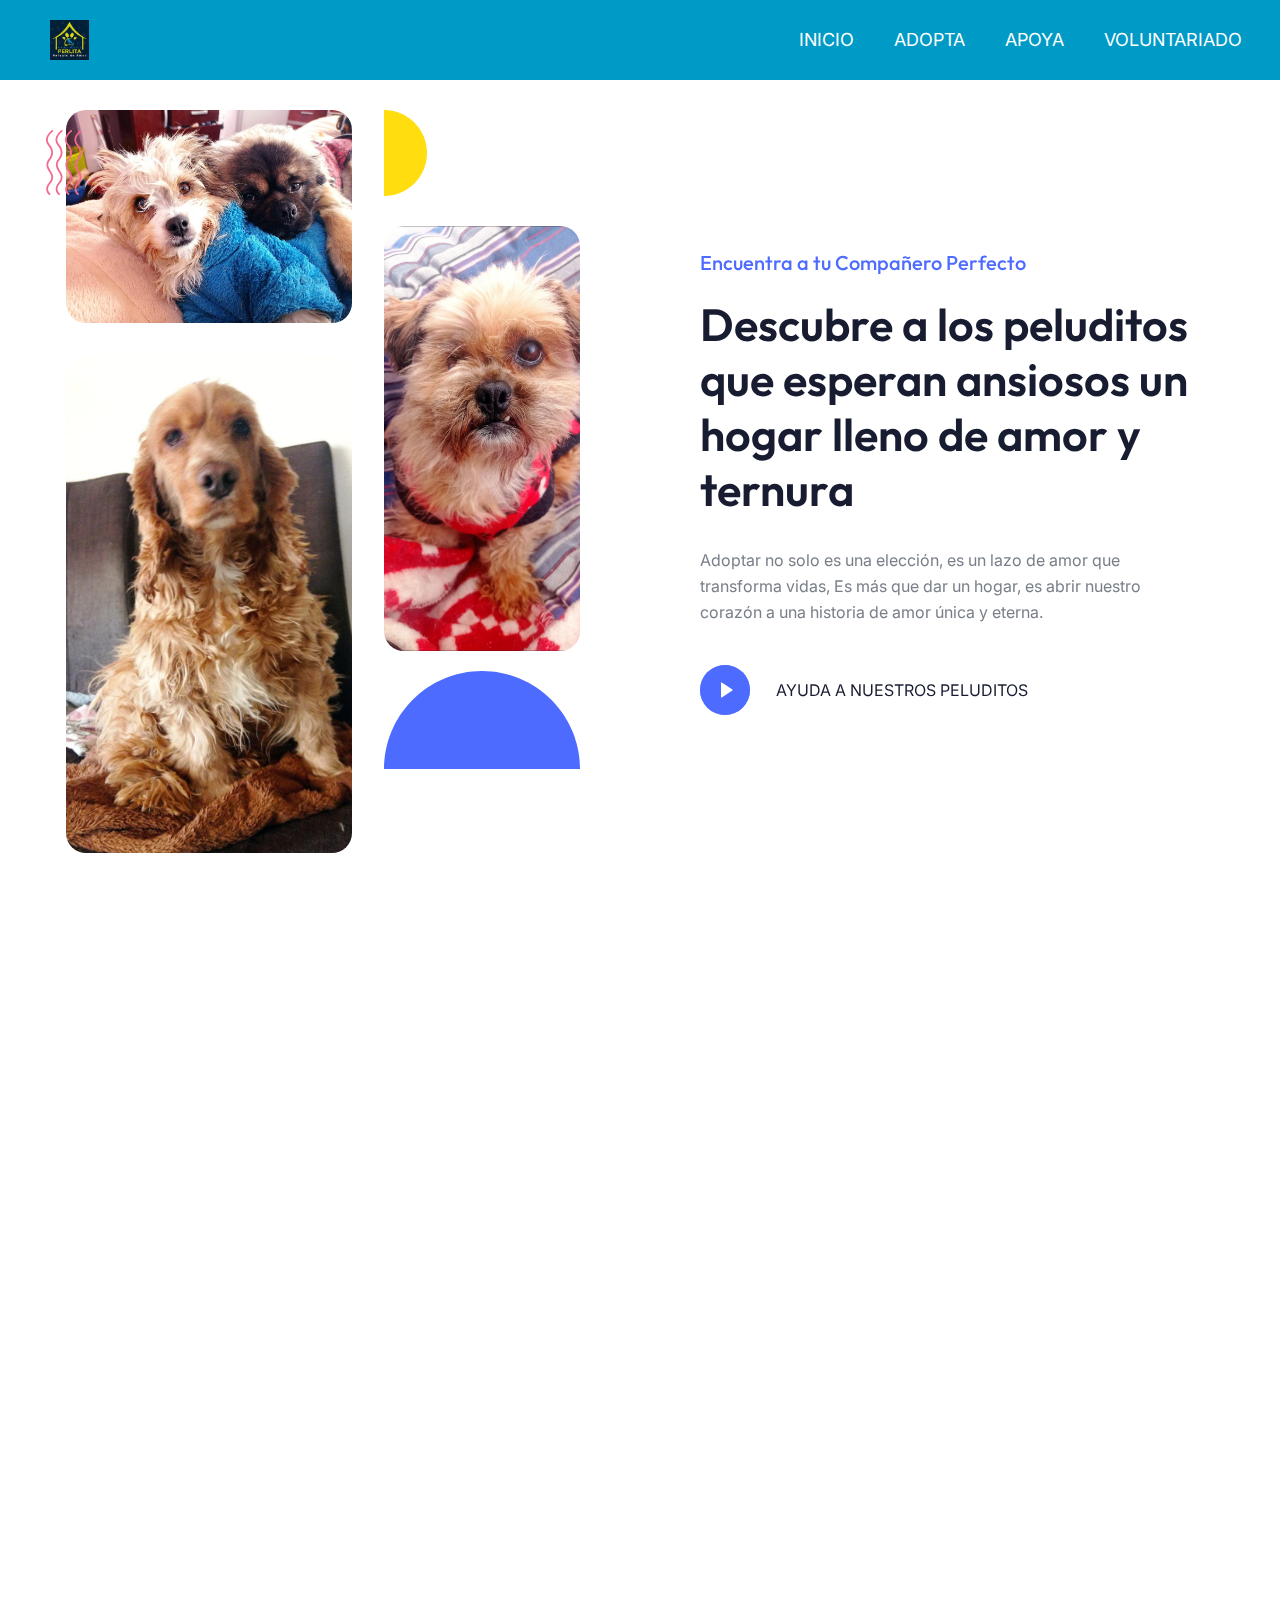
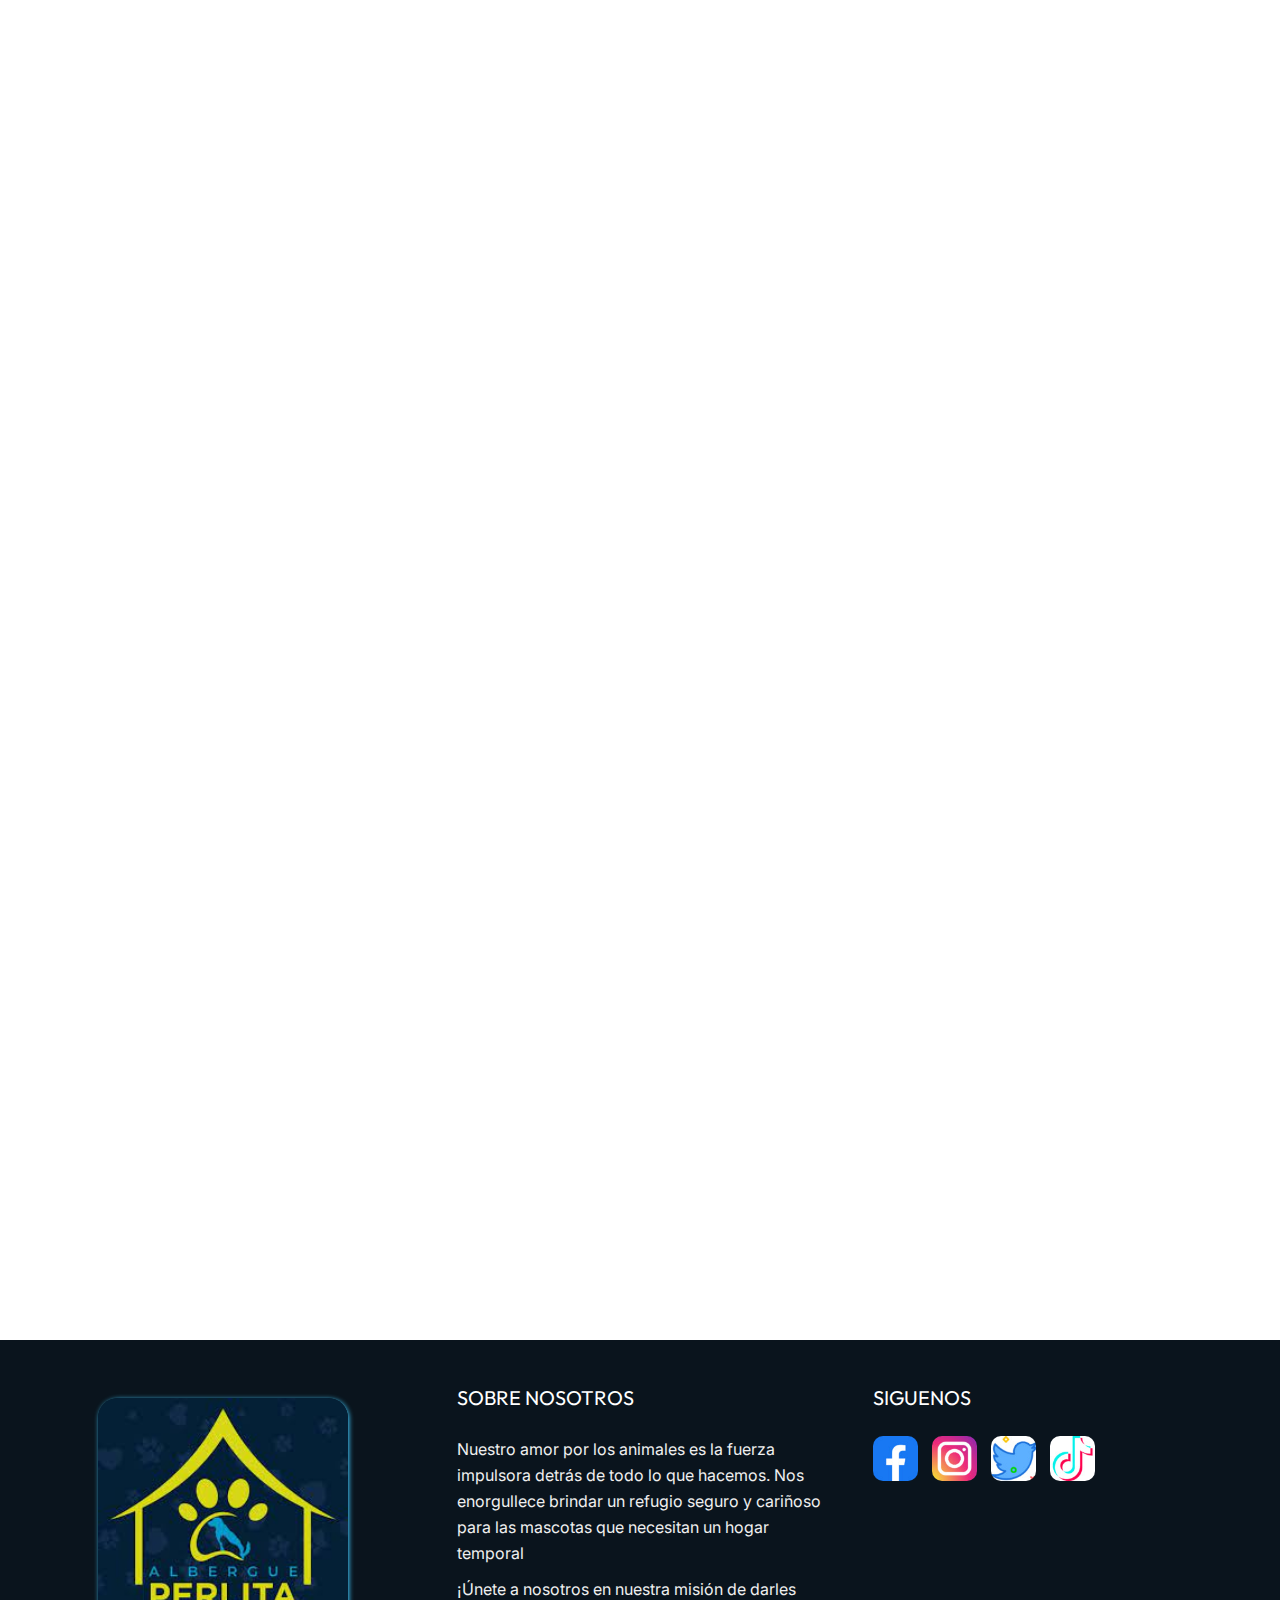
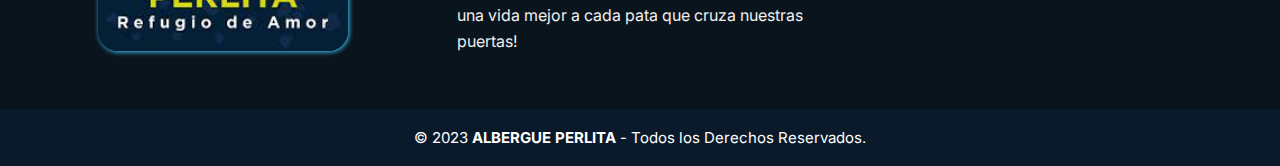
==== commit b8407a58: "ADOPTA" ====
--- a/adopta.html
+++ b/adopta.html
@@ -24,7 +24,6 @@
                     <li><a href="adopta.html">ADOPTA</a></li>
                     <li><a href="apoya.html">APOYA</a></li>
                     <li><a href="voluntario.html">VOLUNTARIADO</a></li>
-                    <li><a href="nosotros.html">ACERCA DE</a></li>
                 </ul>
     </nav>
 
@@ -186,7 +185,7 @@
 <section class="lj tp kr">
     <!-- Section Title Start -->
     <div
-      x-data="{ sectionTitle: `TE INTERESA ADOPTARA`, sectionTitleText: `Si tienes todos los requisitos`}"
+      x-data="{ sectionTitle: `TE INTERESA ADOPTAR`, sectionTitleText: `estos son los REQUISITOS`}"
     >
       <div class="animate_top bb ze rj ki xn vq">
 <h2
@@ -233,31 +232,32 @@
     <script defer src="bundle.js"></script>
 </body>
 <footer class="pie-pagina">
-    <div class="grupo-1">
-        <div class="box">
-            <figure>
-                <a href="#">
-                    <img src="img/logo.jpeg" alt="ALBERGUE PERLITA">
-                </a>
-            </figure>
-        </div>
-        <div class="box">
-            <h2>SOBRE NOSOTROS</h2>
-            <p>Nuestro amor por los animales es la fuerza impulsora detrás de todo lo que hacemos. Nos enorgullece brindar un refugio seguro y cariñoso para las mascotas que necesitan un hogar temporal</p>
-            <p>¡Únete a nosotros en nuestra misión de darles una vida mejor a cada pata que cruza nuestras puertas!</p>
-        </div>
-        <div class="box">
-            <h2>SIGUENOS</h2>
-            <div class="red-social">
-                <a href="#" class="fa fa-facebook"></a>
-                <a href="#" class="fa fa-instagram"></a>
-                <a href="#" class="fa fa-twitter"></a>
-                <a href="#" class="fa fa-youtube"></a>
-            </div>
-        </div>
-    </div>
-    <div class="grupo-2">
-        <small>&copy; 2023 <b>ALBERGUE PERLITA</b> - Todos los Derechos Reservados.</small>
-    </div>
+  <div class="grupo-1">
+      <div class="box">
+          <figure>
+              <a href="https://www.facebook.com/profile.php?id=100083359866468">
+                  <img src="img/logo.jpeg" alt="LOGO ALBERGUE PERLITA" class="logo-footer">
+              </a>
+          </figure>
+      </div>
+      <div class="box">
+          <h2>SOBRE NOSOTROS</h2>
+          <p>Nuestro amor por los animales es la fuerza impulsora detrás de todo lo que hacemos. Nos enorgullece brindar un refugio seguro y cariñoso para las mascotas que necesitan un hogar temporal</p>
+          <p>¡Únete a nosotros en nuestra misión de darles una vida mejor a cada pata que cruza nuestras puertas!</p>
+      </div>
+      <div class="box">
+          <h2>SIGUENOS</h2>
+          <div class="red-social">
+              <a href="#" class="fa fa-facebook facebook"></a>
+              <a href="#" class="fa fa-instagram instagram"></a>
+              <a href="#" class="fa fa-twitter twiter"></a>
+              <a href="#" class="fa fa-youtube tiktok"></a>
+          </div>
+      </div>
+  </div>
+  <div class="grupo-2">
+      <small>&copy; 2023 <b>ALBERGUE PERLITA</b> - Todos los Derechos Reservados.</small>
+  </div>
+
 </footer>
 </html>--- a/style/style.css
+++ b/style/style.css
@@ -113,7 +113,13 @@
     }
 }
 
-
+/****************** PORTADA ****************************/ 
+.txt {
+    color:  #d7d118 !important;
+    background-color:#009ac6;
+    border-radius: 15px;
+}
+        
 /****************** BODY **********************/
 
 .portadaPrincipal1 {
@@ -338,19 +344,19 @@
 
 /************ iconos redes ****************************/
 .facebook { 
-   background: url(img/facebook.jpg);
+   background: url(/img/facebook.jpg);
    background-size: cover;
 }
 .instagram { 
-    background: url(img/instagram.jpg);
+    background: url(/img/instagram.jpg);
     background-size: cover;
  }
  .twiter { 
-    background: url(img/twiter.jpg);
+    background: url(/img/twiter.jpg);
     background-size: cover;
  }
  .tiktok { 
-    background: url(img/tik\ tok.jpg);
+    background: url(/img/tik\ tok.jpg);
     background-size: cover;
  }
 
@@ -512,7 +518,26 @@
 @media screen and (min-width: 1300px) {
     .requisito {
 
-        margin-top: 35rem;
+        margin-top: 40rem;
         width: 100%;
     }
+  }
+
+.amigos {
+    position: relative;
+    top: 11.9rem;
+}
+
+@media screen and (max-width: 300px) {
+    .requisito {
+position: relative;
+top: 30rem;
+        margin-top: rem;
+        width: 100%;
+    }
+  }
+
+
+  .facebook, .twiter, .instagram, .tiktok {
+    border-radius: 10px;
   }--- a/style/style2.css
+++ b/style/style2.css
@@ -2595,4 +2595,6 @@
 section.ji.gp.uq.\32 xl\:ud-py-35.pg {
   width: 100%;
   padding: 30px;
-}+}
+
+
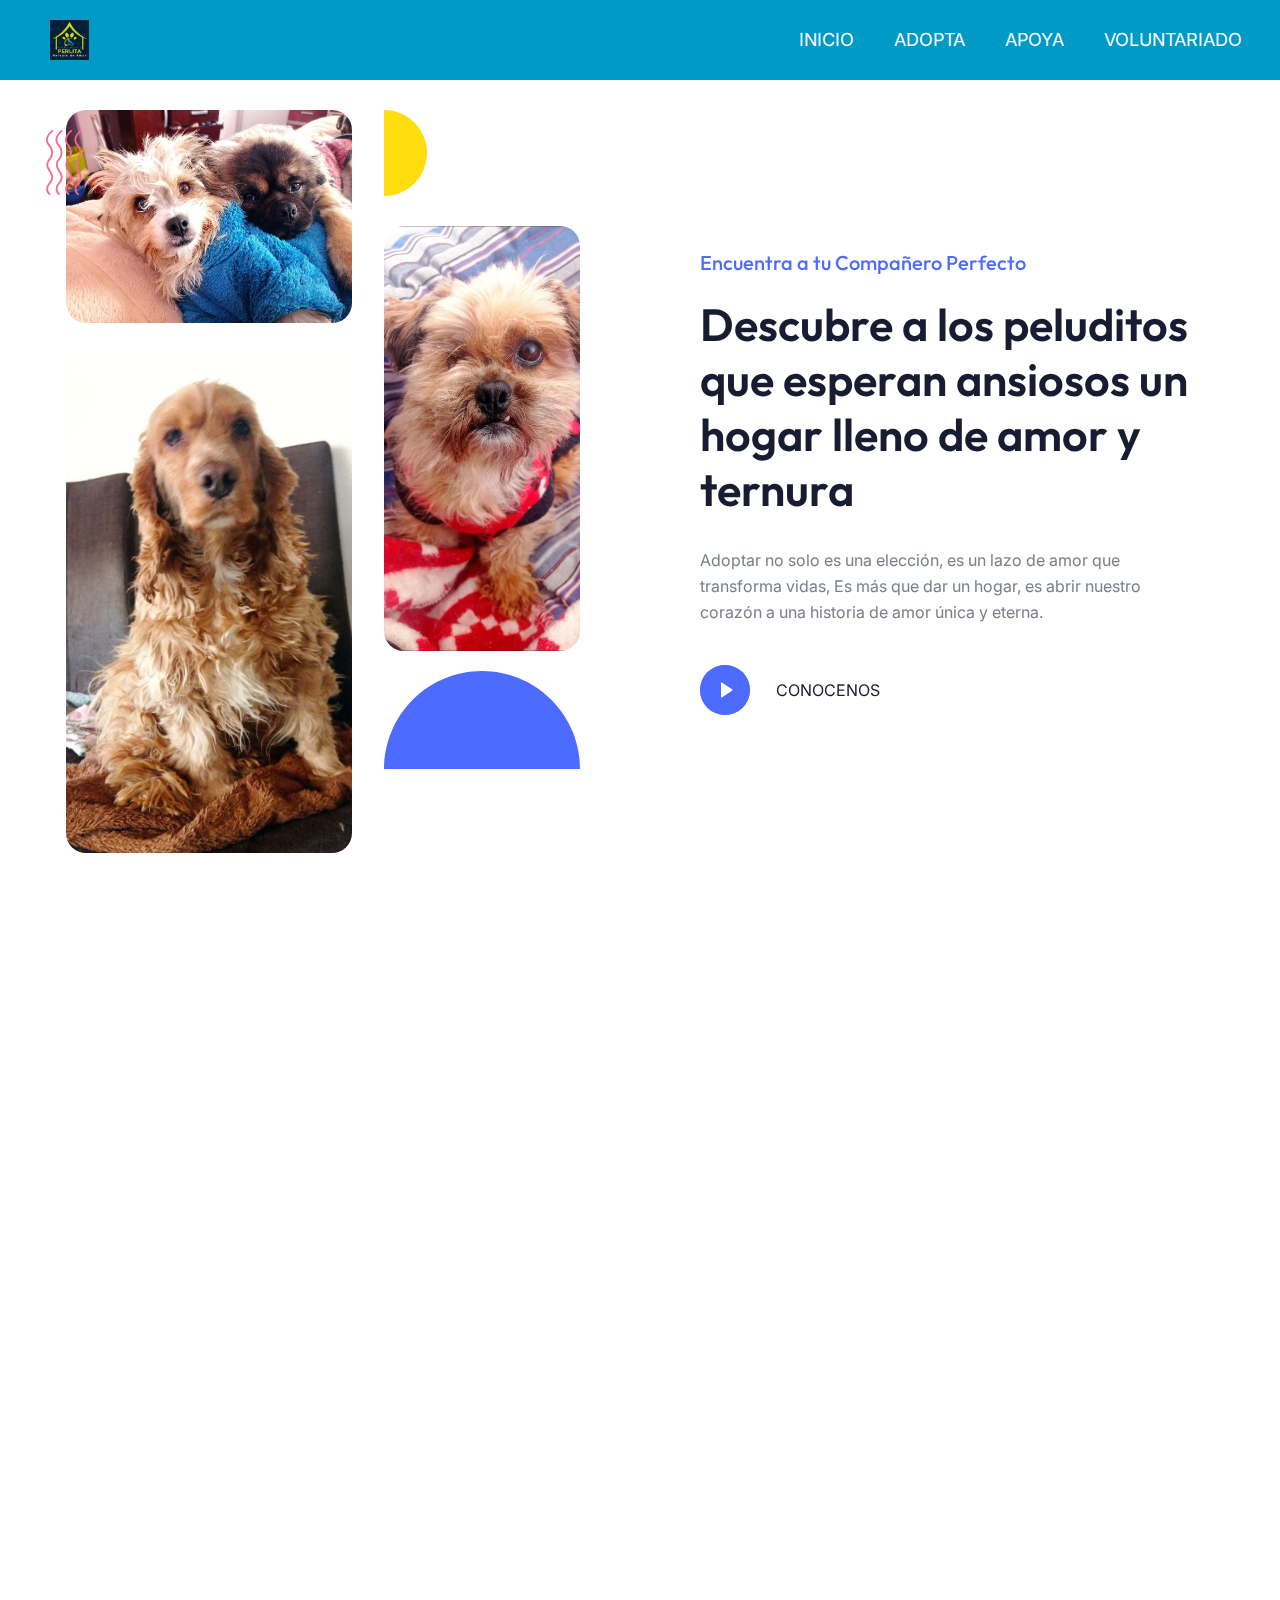
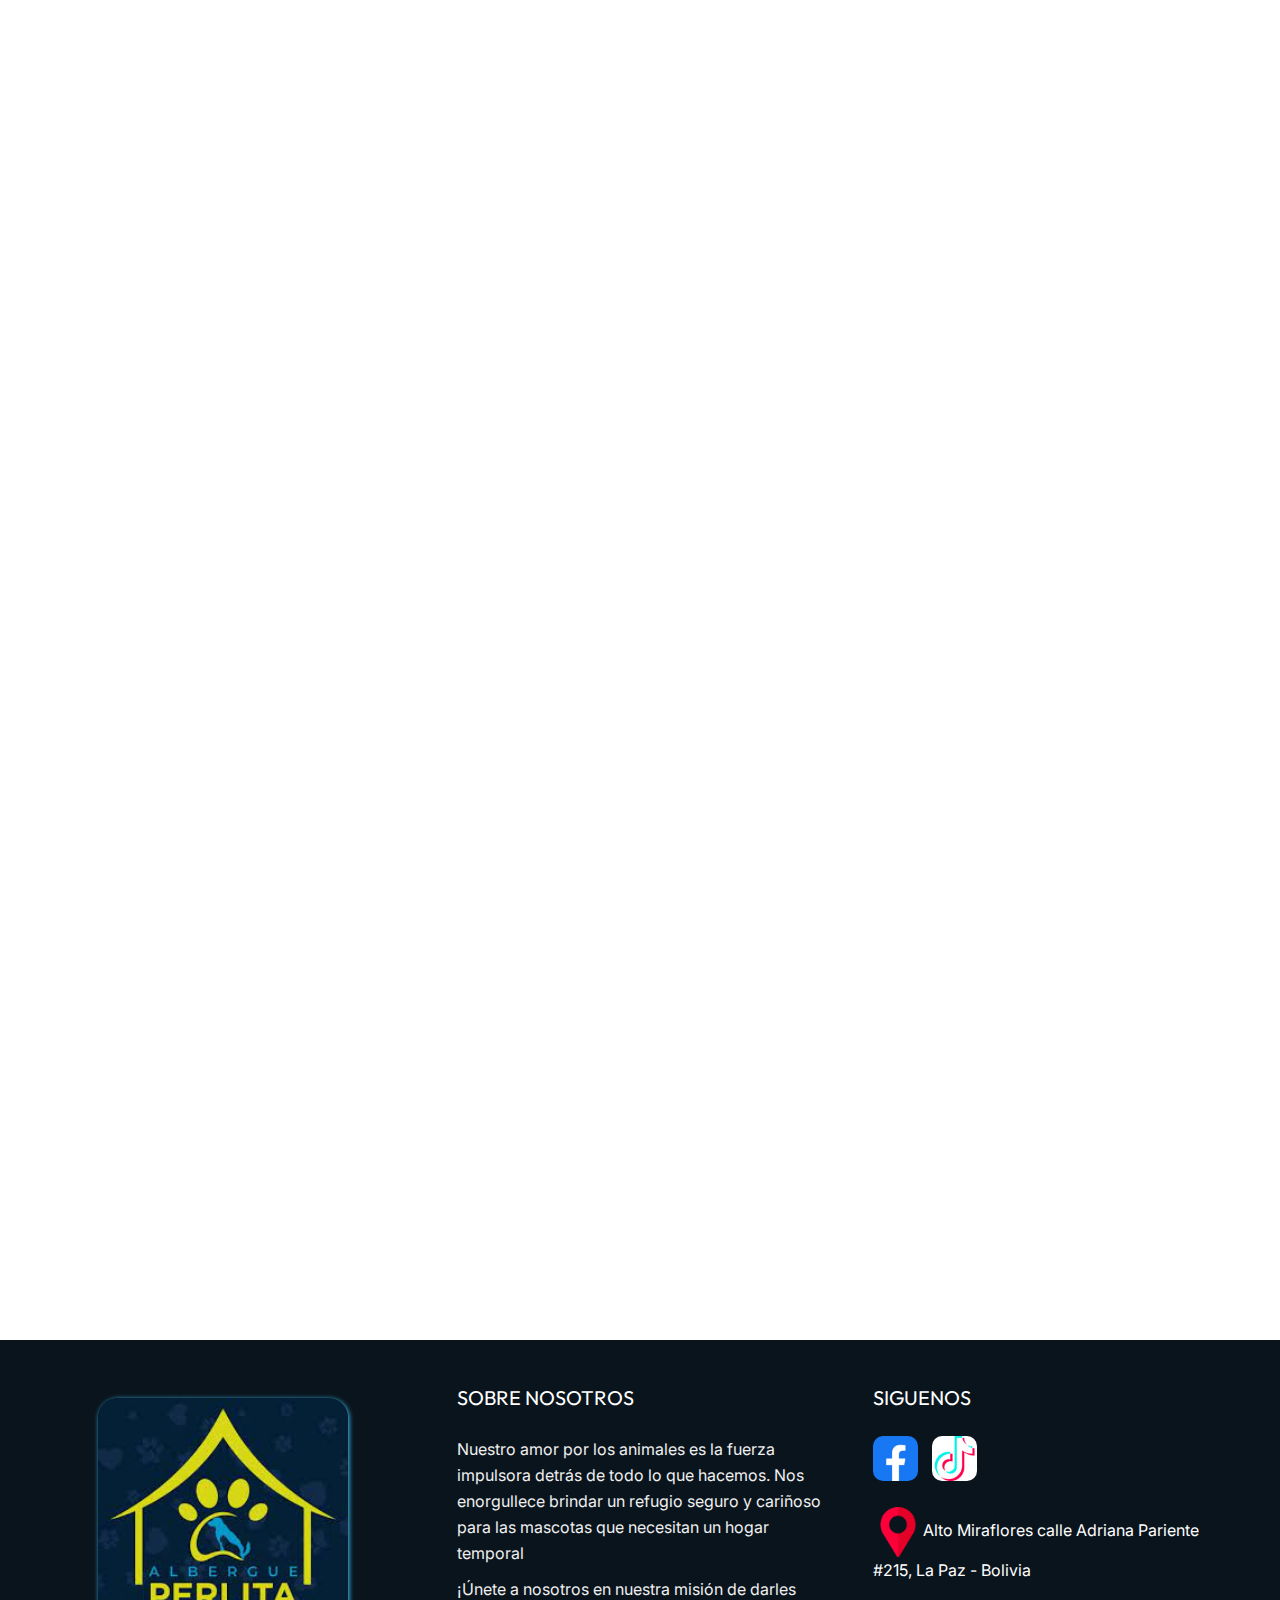
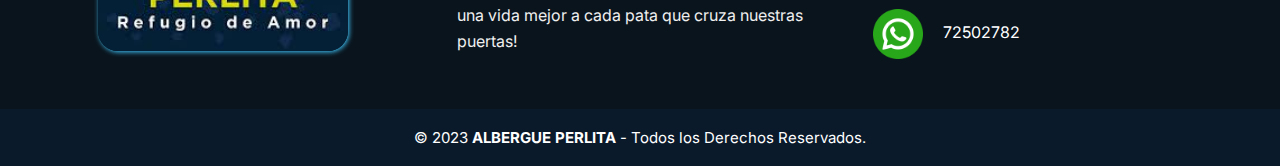
==== commit 315a0607: "ADOPTA" ====
--- a/adopta.html
+++ b/adopta.html
@@ -51,12 +51,12 @@
               <h2 class="fk vj zp pr kk wm qb"> Descubre a los peluditos que esperan ansiosos un hogar lleno de amor y ternura    </h2>
               <p class="uo">Adoptar no solo es una elección, es un lazo de amor que transforma vidas,  Es más que dar un hogar, es abrir nuestro corazón a una historia de amor única y eterna.</p>
 
-              <a href="https://www.youtube.com/watch?v=xcJtL7QggTI" data-fslightbox class="vc wf hg mb">
+              <a href="img/VIDEO.mp4" data-fslightbox class="vc wf hg mb">
                 <span class="tc wf xf be dd rg i gh ua">
                   <span class="nf h vc yc vd rg gh qk -ud-z-1"></span>
                   <img src="images/icon-play.svg" alt="Play" />
                 </span>
-                <span class="kk">AYUDA A NUESTROS PELUDITOS</span>
+                <span class="kk">CONOCENOS</span>
               </a>
             </div>
           </div>
@@ -92,7 +92,7 @@
                     <div
                       class="im h r s df vd yc wg tc wf xf al hh/20 nl il z-10"
                     >
-                      <a href="./blog-single.html" class="vc ek rg lk gh sl ml il gi hi"
+                      <a href="cachorros.html" class="vc ek rg lk gh sl ml il gi hi"
                         >CONOCE A BOBY</a
                       >
                     </div>
@@ -108,7 +108,7 @@
                       </div>
                     </div>
                     <h4 class="ek tj ml il kk wm xl eq lb">
-                      <a href="blog-single.html">Conoce a Bobby, nuestro encantador perrito café de 2 años. ¡Listo para llenar tu vida de alegría y amor! 🐾 #AdoptaA_Bobby"</a>
+                      <a href="cachorros.html ">Conoce a Bobby, nuestro encantador perrito café de 2 años. ¡Listo para llenar tu vida de alegría y amor! 🐾 #AdoptaA_Bobby"</a>
                     </h4>
                   </div>
                 </div>
@@ -248,12 +248,19 @@
       <div class="box">
           <h2>SIGUENOS</h2>
           <div class="red-social">
-              <a href="#" class="fa fa-facebook facebook"></a>
-              <a href="#" class="fa fa-instagram instagram"></a>
-              <a href="#" class="fa fa-twitter twiter"></a>
-              <a href="#" class="fa fa-youtube tiktok"></a>
+              <a href="https://www.facebook.com/p/Albergue-Perlita-100083359866468/" class="fa fa-facebook facebook"></a>
+              <!-- <a href="#" class="fa fa-instagram instagram"></a>
+              <a href="#" class="fa fa-twitter twiter"></a> -->
+              <a href="https://www.tiktok.com/@albergue.perlita" class="fa fa-youtube tiktok"></a>
           </div>
-      </div>
+          <div>
+          <a href="https://maps.app.goo.gl/biitnSPH6onRRLt86" class="iconosFooter"><br><img src="img/ubicacion.png" width="50px" alt="" style="display: inline-block;"></a><label for="" class="footerLetras" style="display: inline;" style="color: rgb(255, 255, 255);">Alto Miraflores calle Adriana Pariente #215, La Paz - Bolivia</label></img>
+          </div>
+          <div>
+           <a href="https://wa.me/59172502782" class="iconosFooter"><br><img src="img/whatsapp.png" width="50px" alt="" style="display: inline-block;" >&nbsp;&nbsp;&nbsp;&nbsp;&nbsp;<label for="" class="footerLetras" style="color: white;">72502782</label></img></a>
+           </div>
+              
+        </div>
   </div>
   <div class="grupo-2">
       <small>&copy; 2023 <b>ALBERGUE PERLITA</b> - Todos los Derechos Reservados.</small>
--- a/style/style.css
+++ b/style/style.css
@@ -119,7 +119,7 @@
     background-color:#009ac6;
     border-radius: 15px;
 }
-        
+
 /****************** BODY **********************/
 
 .portadaPrincipal1 {
@@ -540,4 +540,19 @@
 
   .facebook, .twiter, .instagram, .tiktok {
     border-radius: 10px;
-  }+  }
+
+  section.gj.qp.gr.hj.rp.hr.presentacionBoby {
+    padding-top: 1px;
+    position: relative;
+    left: 15%;
+}
+.footerLetras {
+    color: white !important;
+}
+
+.iconosFooter:hover {
+    opacity: 0.4;
+    transition: 1s; 
+    transform: scale(1.4) !important; 
+}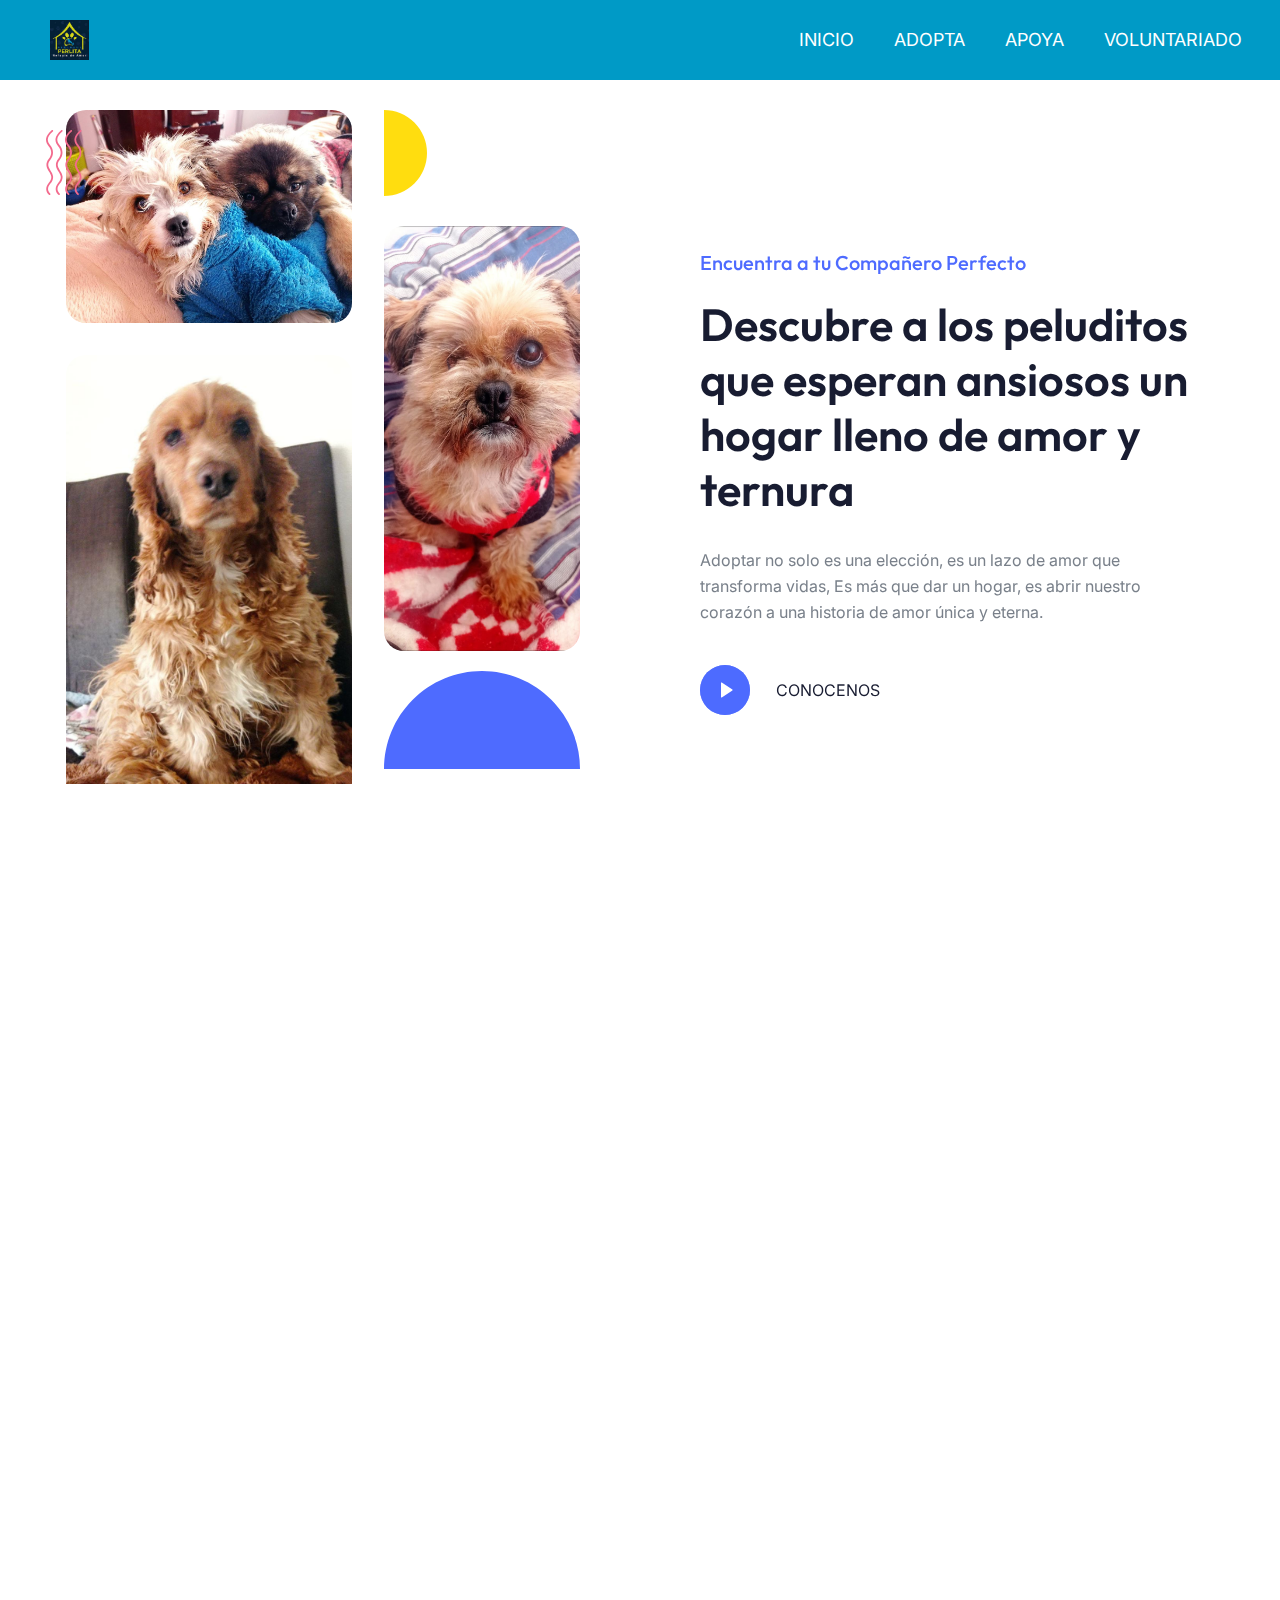
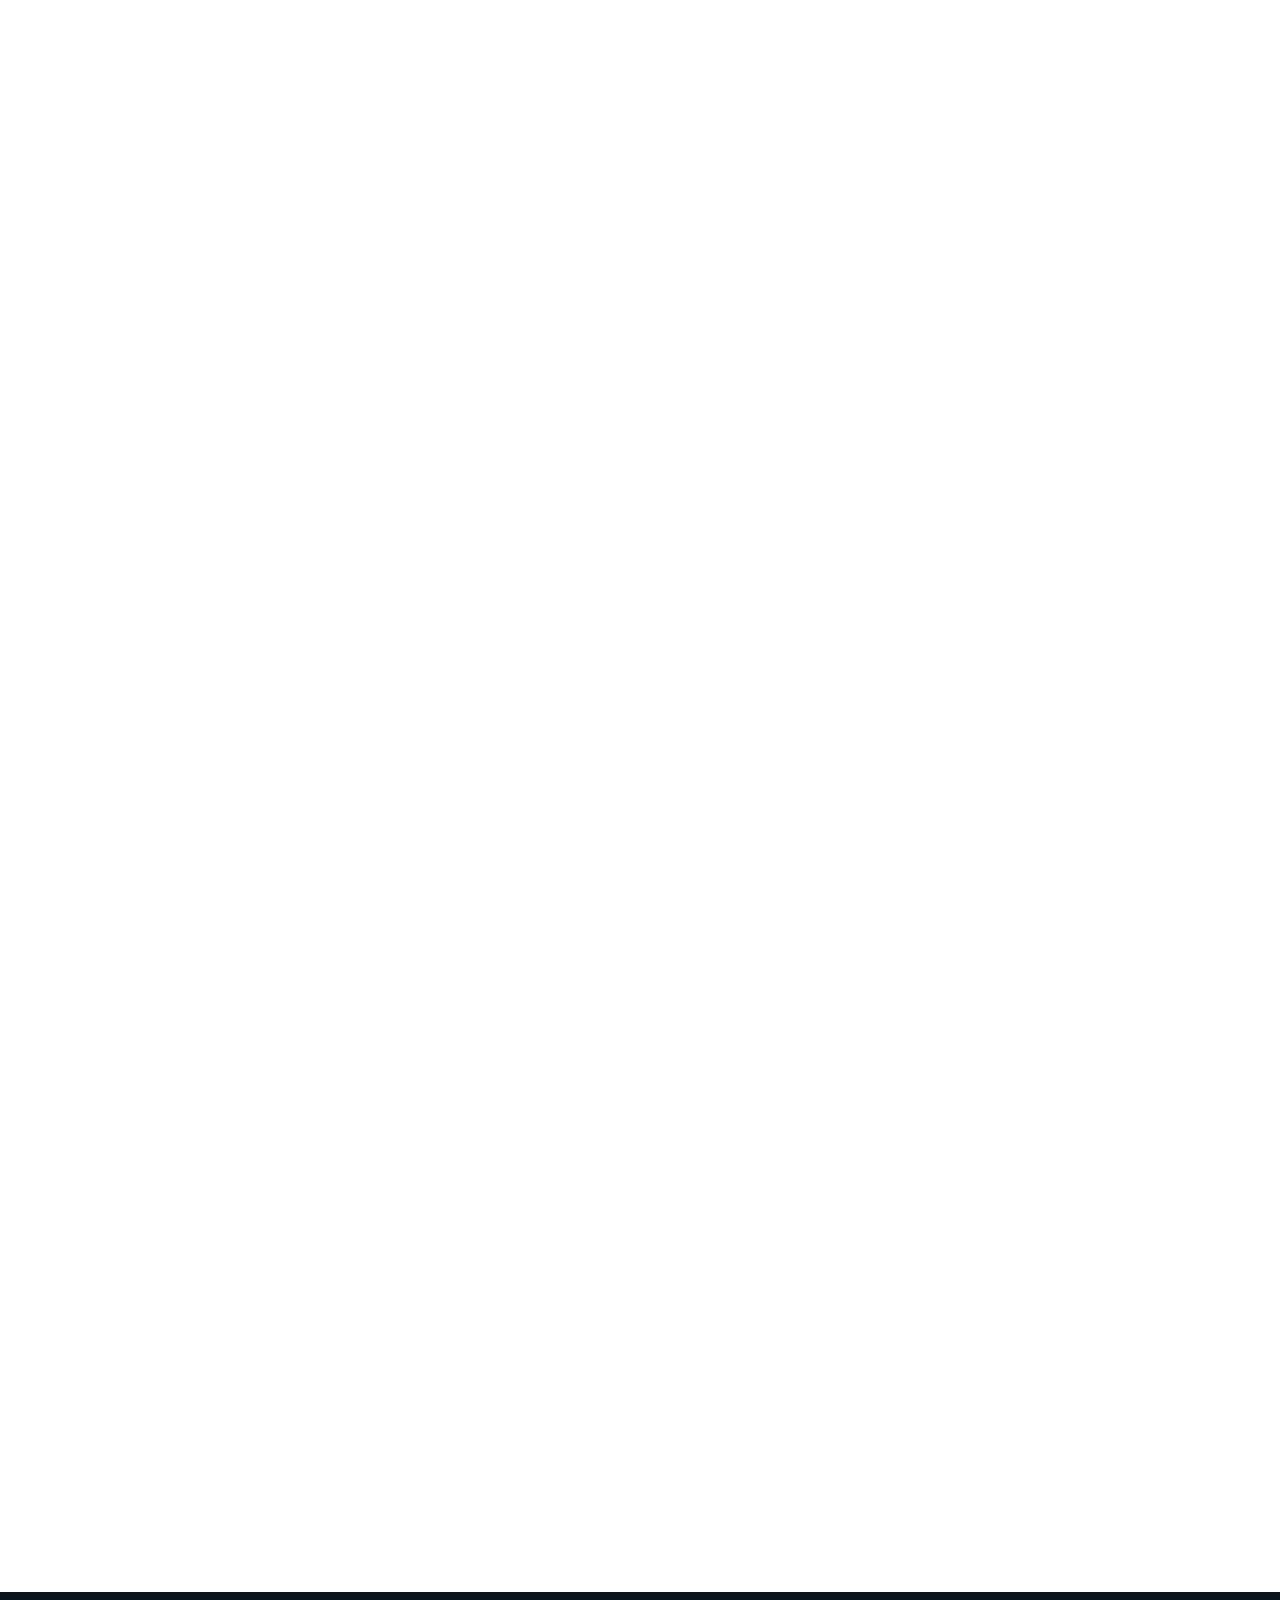
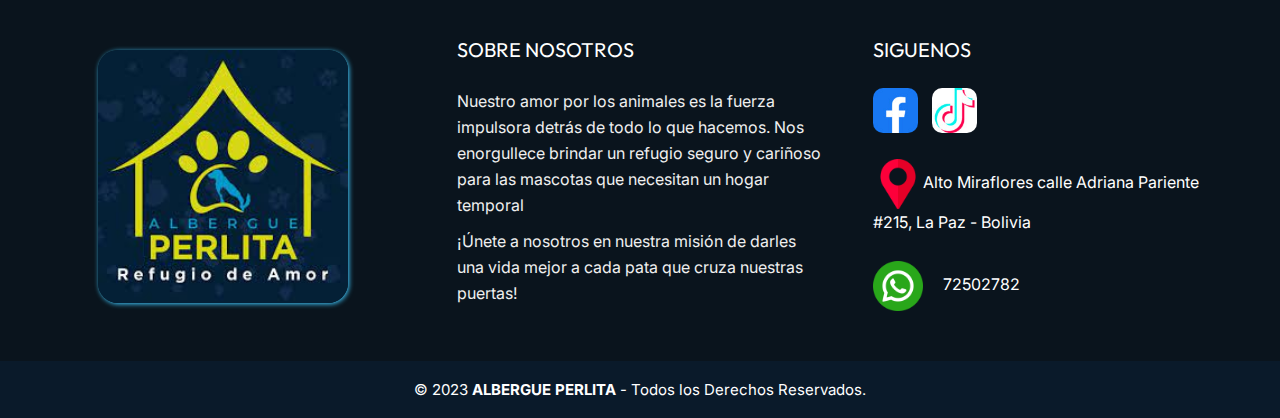
==== commit 0d34bda0: "ADOPTA" ====
--- a/adopta.html
+++ b/adopta.html
@@ -121,7 +121,7 @@
                     <div
                       class="im h r s df vd yc wg tc wf xf al hh/20 nl il z-10"
                     >
-                      <a href="./blog-single.html" class="vc ek rg lk gh sl ml il gi hi"
+                      <a href="cachorros2.html" class="vc ek rg lk gh sl ml il gi hi"
                         >CONOCE A RINGO</a
                       >
                     </div>
@@ -139,7 +139,7 @@
                       </div>
                     </div>
                     <h4 class="ek tj ml il kk wm xl eq lb">
-                      <a href="blog-single.html">"Conoce a Ringo, nuestro adorable compañero blanco y negro de 1 año. Este pequeño tesoro busca un hogar lleno de amor. ¿Podrías ser su persona especial? 🐾 #AdoptaA_Ringo"</a>
+                      <a href="cachorros2.html">"Conoce a Ringo, nuestro adorable compañero blanco y negro de 1 año. Este pequeño tesoro busca un hogar lleno de amor. ¿Podrías ser su persona especial? 🐾 #AdoptaA_Ringo"</a>
                     </h4>
                   </div>
                 </div>
@@ -152,7 +152,7 @@
                     <div
                       class="im h r s df vd yc wg tc wf xf al hh/20 nl il z-10"
                     >
-                      <a href="./blog-single.html" class="vc ek rg lk gh sl ml il gi hi"
+                      <a href="cachorros3.html" class="vc ek rg lk gh sl ml il gi hi"
                         >CONOCE A SAM</a
                       >
                     </div>
@@ -170,7 +170,7 @@
                       </div>
                     </div>
                     <h4 class="ek tj ml il kk wm xl eq lb">
-                      <a href="blog-single.html">"Descubre a Sam, nuestra encantadora amiga de 6 meses. Este tesoro busca un hogar lleno de amor. ¿Podrías ser su persona especial? 🐾 #AdoptaA_Sam"</a>
+                      <a href="cachorros3.html">"Descubre a Sam, nuestra encantadora amiga de 6 meses. Este tesoro busca un hogar lleno de amor. ¿Podrías ser su persona especial? 🐾 #AdoptaA_Sam"</a>
                     </h4>
                   </div>
                 </div>
--- a/style/style.css
+++ b/style/style.css
@@ -344,19 +344,19 @@
 
 /************ iconos redes ****************************/
 .facebook { 
-   background: url(/img/facebook.jpg);
+   background: url(../img/facebook.jpg);
    background-size: cover;
 }
 .instagram { 
-    background: url(/img/instagram.jpg);
+    background: url(img/instagram.jpg);
     background-size: cover;
  }
  .twiter { 
-    background: url(/img/twiter.jpg);
+    background: url(img/twiter.jpg);
     background-size: cover;
  }
  .tiktok { 
-    background: url(/img/tik\ tok.jpg);
+    background: url(../img/tiktok.jpg);
     background-size: cover;
  }
 
@@ -555,4 +555,53 @@
     opacity: 0.4;
     transition: 1s; 
     transform: scale(1.4) !important; 
+}
+
+
+.adopta {
+    border-radius: 20px !important;
+  }
+  .adopta:hover {
+    opacity: 0.8;
+    transition: 1s;
+    transform: scale(1.1);
+  }
+  
+  section.ji.gp.uq.\32 xl\:ud-py-35.pg {
+    width: 100%;
+    padding: 30px;
+  }
+
+  section#support {
+    MARGIN-BOTTOM: 0%;
+    MARGIN-TOP: -10%;
+}
+
+.i.va.bb.ye.ki.xn.wq.jb.mo {
+    LEFT: 27%;
+    POSITION: RELATIVE;
+    MARGIN: -7%;
+    PADDING: 0%;
+    bottom: -15%;
+}
+
+
+
+section#support {
+    height: 1200px;
+}
+
+section.pj.vp.mr.amigos {
+    margin-top: 9rem;
+    margin-bottom: 15rem;
+}
+.animate_top.bb.ze.rj.ki.xn.vq {
+    margin-top: 5rem !important;
+}
+.requisito {
+    margin-top: 48rem;
+}
+
+section.ji.gp.uq.\32 xl\:ud-py-35.pg {
+    height: 44rem;
 }--- a/style/style2.css
+++ b/style/style2.css
@@ -1,2600 +1,2588 @@
-  
-@import url(https://fonts.googleapis.com/css2?family=Inter:wght@400;500;600;700&family=Outfit:wght@300;400;500;600;700&display=swap);
-/*!********************************************************************************************************************************!*\
-  !*** css ./node_modules/css-loader/dist/cjs.js!./node_modules/postcss-loader/dist/cjs.js!./node_modules/swiper/swiper.min.css ***!
-  \********************************************************************************************************************************/
-/**
- * Swiper 8.4.2
- * Most modern mobile touch slider and framework with hardware accelerated transitions
- * https://swiperjs.com
- *
- * Copyright 2014-2022 Vladimir Kharlampidi
- *
- * Released under the MIT License
- *
- * Released on: September 15, 2022
- */
-
-@font-face{font-family:swiper-icons;src:url("data:application/font-woff;charset=utf-8;base64, [base64]//wADZ2x5ZgAAAywAAADMAAAD2MHtryVoZWFkAAABbAAAADAAAAA2E2+eoWhoZWEAAAGcAAAAHwAAACQC9gDzaG10eAAAAigAAAAZAAAArgJkABFsb2NhAAAC0AAAAFoAAABaFQAUGG1heHAAAAG8AAAAHwAAACAAcABAbmFtZQAAA/gAAAE5AAACXvFdBwlwb3N0AAAFNAAAAGIAAACE5s74hXjaY2BkYGAAYpf5Hu/j+W2+MnAzMYDAzaX6QjD6/4//Bxj5GA8AuRwMYGkAPywL13jaY2BkYGA88P8Agx4j+/8fQDYfA1AEBWgDAIB2BOoAeNpjYGRgYNBh4GdgYgABEMnIABJzYNADCQAACWgAsQB42mNgYfzCOIGBlYGB0YcxjYGBwR1Kf2WQZGhhYGBiYGVmgAFGBiQQkOaawtDAoMBQxXjg/wEGPcYDDA4wNUA2CCgwsAAAO4EL6gAAeNpj2M0gyAACqxgGNWBkZ2D4/wMA+xkDdgAAAHjaY2BgYGaAYBkGRgYQiAHyGMF8FgYHIM3DwMHABGQrMOgyWDLEM1T9/w8UBfEMgLzE////P/5//f/V/xv+r4eaAAeMbAxwIUYmIMHEgKYAYjUcsDAwsLKxc3BycfPw8jEQA/[base64]/uznmfPFBNODM2K7MTQ45YEAZqGP81AmGGcF3iPqOop0r1SPTaTbVkfUe4HXj97wYE+yNwWYxwWu4v1ugWHgo3S1XdZEVqWM7ET0cfnLGxWfkgR42o2PvWrDMBSFj/IHLaF0zKjRgdiVMwScNRAoWUoH78Y2icB/yIY09An6AH2Bdu/UB+yxopYshQiEvnvu0dURgDt8QeC8PDw7Fpji3fEA4z/PEJ6YOB5hKh4dj3EvXhxPqH/SKUY3rJ7srZ4FZnh1PMAtPhwP6fl2PMJMPDgeQ4rY8YT6Gzao0eAEA409DuggmTnFnOcSCiEiLMgxCiTI6Cq5DZUd3Qmp10vO0LaLTd2cjN4fOumlc7lUYbSQcZFkutRG7g6JKZKy0RmdLY680CDnEJ+UMkpFFe1RN7nxdVpXrC4aTtnaurOnYercZg2YVmLN/d/gczfEimrE/fs/bOuq29Zmn8tloORaXgZgGa78yO9/cnXm2BpaGvq25Dv9S4E9+5SIc9PqupJKhYFSSl47+Qcr1mYNAAAAeNptw0cKwkAAAMDZJA8Q7OUJvkLsPfZ6zFVERPy8qHh2YER+3i/BP83vIBLLySsoKimrqKqpa2hp6+jq6RsYGhmbmJqZSy0sraxtbO3sHRydnEMU4uR6yx7JJXveP7WrDycAAAAAAAH//wACeNpjYGRgYOABYhkgZgJCZgZNBkYGLQZtIJsFLMYAAAw3ALgAeNolizEKgDAQBCchRbC2sFER0YD6qVQiBCv/H9ezGI6Z5XBAw8CBK/m5iQQVauVbXLnOrMZv2oLdKFa8Pjuru2hJzGabmOSLzNMzvutpB3N42mNgZGBg4GKQYzBhYMxJLMlj4GBgAYow/P/PAJJhLM6sSoWKfWCAAwDAjgbRAAB42mNgYGBkAIIbCZo5IPrmUn0hGA0AO8EFTQAA");font-weight:400;font-style:normal}:root{--swiper-theme-color:#007aff}.swiper{margin-left:auto;margin-right:auto;position:relative;overflow:hidden;list-style:none;padding:0;z-index:1}.swiper-vertical>.swiper-wrapper{flex-direction:column}.swiper-wrapper{position:relative;width:100%;height:100%;z-index:1;display:flex;transition-property:transform;box-sizing:content-box}.swiper-android .swiper-slide,.swiper-wrapper{transform:translate3d(0px,0,0)}.swiper-pointer-events{touch-action:pan-y}.swiper-pointer-events.swiper-vertical{touch-action:pan-x}.swiper-slide{flex-shrink:0;width:100%;height:100%;position:relative;transition-property:transform}.swiper-slide-invisible-blank{visibility:hidden}.swiper-autoheight,.swiper-autoheight .swiper-slide{height:auto}.swiper-autoheight .swiper-wrapper{align-items:flex-start;transition-property:transform,height}.swiper-backface-hidden .swiper-slide{transform:translateZ(0);-webkit-backface-visibility:hidden;backface-visibility:hidden}.swiper-3d,.swiper-3d.swiper-css-mode .swiper-wrapper{perspective:1200px}.swiper-3d .swiper-cube-shadow,.swiper-3d .swiper-slide,.swiper-3d .swiper-slide-shadow,.swiper-3d .swiper-slide-shadow-bottom,.swiper-3d .swiper-slide-shadow-left,.swiper-3d .swiper-slide-shadow-right,.swiper-3d .swiper-slide-shadow-top,.swiper-3d .swiper-wrapper{transform-style:preserve-3d}.swiper-3d .swiper-slide-shadow,.swiper-3d .swiper-slide-shadow-bottom,.swiper-3d .swiper-slide-shadow-left,.swiper-3d .swiper-slide-shadow-right,.swiper-3d .swiper-slide-shadow-top{position:absolute;left:0;top:0;width:100%;height:100%;pointer-events:none;z-index:10}.swiper-3d .swiper-slide-shadow{background:rgba(0,0,0,.15)}.swiper-3d .swiper-slide-shadow-left{background-image:linear-gradient(to left,rgba(0,0,0,.5),rgba(0,0,0,0))}.swiper-3d .swiper-slide-shadow-right{background-image:linear-gradient(to right,rgba(0,0,0,.5),rgba(0,0,0,0))}.swiper-3d .swiper-slide-shadow-top{background-image:linear-gradient(to top,rgba(0,0,0,.5),rgba(0,0,0,0))}.swiper-3d .swiper-slide-shadow-bottom{background-image:linear-gradient(to bottom,rgba(0,0,0,.5),rgba(0,0,0,0))}.swiper-css-mode>.swiper-wrapper{overflow:auto;scrollbar-width:none;-ms-overflow-style:none}.swiper-css-mode>.swiper-wrapper::-webkit-scrollbar{display:none}.swiper-css-mode>.swiper-wrapper>.swiper-slide{scroll-snap-align:start start}.swiper-horizontal.swiper-css-mode>.swiper-wrapper{-ms-scroll-snap-type:x mandatory;scroll-snap-type:x mandatory}.swiper-vertical.swiper-css-mode>.swiper-wrapper{-ms-scroll-snap-type:y mandatory;scroll-snap-type:y mandatory}.swiper-centered>.swiper-wrapper::before{content:'';flex-shrink:0;order:9999}.swiper-centered.swiper-horizontal>.swiper-wrapper>.swiper-slide:first-child{-webkit-margin-start:var(--swiper-centered-offset-before);margin-inline-start:var(--swiper-centered-offset-before)}.swiper-centered.swiper-horizontal>.swiper-wrapper::before{height:100%;min-height:1px;width:var(--swiper-centered-offset-after)}.swiper-centered.swiper-vertical>.swiper-wrapper>.swiper-slide:first-child{-webkit-margin-before:var(--swiper-centered-offset-before);margin-block-start:var(--swiper-centered-offset-before)}.swiper-centered.swiper-vertical>.swiper-wrapper::before{width:100%;min-width:1px;height:var(--swiper-centered-offset-after)}.swiper-centered>.swiper-wrapper>.swiper-slide{scroll-snap-align:center center}
-/*!*******************************************************************************************************************************************************!*\
-  !*** css ./node_modules/css-loader/dist/cjs.js!./node_modules/postcss-loader/dist/cjs.js!./node_modules/swiper/modules/pagination/pagination.min.css ***!
-  \*******************************************************************************************************************************************************/
-.swiper-pagination{position:absolute;text-align:center;transition:.3s opacity;transform:translate3d(0,0,0);z-index:10}.swiper-pagination.swiper-pagination-hidden{opacity:0}.swiper-pagination-disabled>.swiper-pagination,.swiper-pagination.swiper-pagination-disabled{display:none!important}.swiper-horizontal>.swiper-pagination-bullets,.swiper-pagination-bullets.swiper-pagination-horizontal,.swiper-pagination-custom,.swiper-pagination-fraction{bottom:10px;left:0;width:100%}.swiper-pagination-bullets-dynamic{overflow:hidden;font-size:0}.swiper-pagination-bullets-dynamic .swiper-pagination-bullet{transform:scale(.33);position:relative}.swiper-pagination-bullets-dynamic .swiper-pagination-bullet-active{transform:scale(1)}.swiper-pagination-bullets-dynamic .swiper-pagination-bullet-active-main{transform:scale(1)}.swiper-pagination-bullets-dynamic .swiper-pagination-bullet-active-prev{transform:scale(.66)}.swiper-pagination-bullets-dynamic .swiper-pagination-bullet-active-prev-prev{transform:scale(.33)}.swiper-pagination-bullets-dynamic .swiper-pagination-bullet-active-next{transform:scale(.66)}.swiper-pagination-bullets-dynamic .swiper-pagination-bullet-active-next-next{transform:scale(.33)}.swiper-pagination-bullet{width:var(--swiper-pagination-bullet-width,var(--swiper-pagination-bullet-size,8px));height:var(--swiper-pagination-bullet-height,var(--swiper-pagination-bullet-size,8px));display:inline-block;border-radius:50%;background:var(--swiper-pagination-bullet-inactive-color,#000);opacity:var(--swiper-pagination-bullet-inactive-opacity, .2)}button.swiper-pagination-bullet{border:none;margin:0;padding:0;box-shadow:none;-webkit-appearance:none;-moz-appearance:none;appearance:none}.swiper-pagination-clickable .swiper-pagination-bullet{cursor:pointer}.swiper-pagination-bullet:only-child{display:none!important}.swiper-pagination-bullet-active{opacity:var(--swiper-pagination-bullet-opacity, 1);background:var(--swiper-pagination-color,var(--swiper-theme-color))}.swiper-pagination-vertical.swiper-pagination-bullets,.swiper-vertical>.swiper-pagination-bullets{right:10px;top:50%;transform:translate3d(0px,-50%,0)}.swiper-pagination-vertical.swiper-pagination-bullets .swiper-pagination-bullet,.swiper-vertical>.swiper-pagination-bullets .swiper-pagination-bullet{margin:var(--swiper-pagination-bullet-vertical-gap,6px) 0;display:block}.swiper-pagination-vertical.swiper-pagination-bullets.swiper-pagination-bullets-dynamic,.swiper-vertical>.swiper-pagination-bullets.swiper-pagination-bullets-dynamic{top:50%;transform:translateY(-50%);width:8px}.swiper-pagination-vertical.swiper-pagination-bullets.swiper-pagination-bullets-dynamic .swiper-pagination-bullet,.swiper-vertical>.swiper-pagination-bullets.swiper-pagination-bullets-dynamic .swiper-pagination-bullet{display:inline-block;transition:.2s transform,.2s top}.swiper-horizontal>.swiper-pagination-bullets .swiper-pagination-bullet,.swiper-pagination-horizontal.swiper-pagination-bullets .swiper-pagination-bullet{margin:0 var(--swiper-pagination-bullet-horizontal-gap,4px)}.swiper-horizontal>.swiper-pagination-bullets.swiper-pagination-bullets-dynamic,.swiper-pagination-horizontal.swiper-pagination-bullets.swiper-pagination-bullets-dynamic{left:50%;transform:translateX(-50%);white-space:nowrap}.swiper-horizontal>.swiper-pagination-bullets.swiper-pagination-bullets-dynamic .swiper-pagination-bullet,.swiper-pagination-horizontal.swiper-pagination-bullets.swiper-pagination-bullets-dynamic .swiper-pagination-bullet{transition:.2s transform,.2s left}.swiper-horizontal.swiper-rtl>.swiper-pagination-bullets-dynamic .swiper-pagination-bullet{transition:.2s transform,.2s right}.swiper-pagination-progressbar{background:rgba(0,0,0,.25);position:absolute}.swiper-pagination-progressbar .swiper-pagination-progressbar-fill{background:var(--swiper-pagination-color,var(--swiper-theme-color));position:absolute;left:0;top:0;width:100%;height:100%;transform:scale(0);transform-origin:left top}.swiper-rtl .swiper-pagination-progressbar .swiper-pagination-progressbar-fill{transform-origin:right top}.swiper-horizontal>.swiper-pagination-progressbar,.swiper-pagination-progressbar.swiper-pagination-horizontal,.swiper-pagination-progressbar.swiper-pagination-vertical.swiper-pagination-progressbar-opposite,.swiper-vertical>.swiper-pagination-progressbar.swiper-pagination-progressbar-opposite{width:100%;height:4px;left:0;top:0}.swiper-horizontal>.swiper-pagination-progressbar.swiper-pagination-progressbar-opposite,.swiper-pagination-progressbar.swiper-pagination-horizontal.swiper-pagination-progressbar-opposite,.swiper-pagination-progressbar.swiper-pagination-vertical,.swiper-vertical>.swiper-pagination-progressbar{width:4px;height:100%;left:0;top:0}.swiper-pagination-lock{display:none}
-/*!*******************************************************************************************************************!*\
-  !*** css ./node_modules/css-loader/dist/cjs.js!./node_modules/postcss-loader/dist/cjs.js!./src/css/style.css (1) ***!
-  \*******************************************************************************************************************/
-/*
-! tailwindcss v3.1.8 | MIT License | https://tailwindcss.com
-*/
-
-/*
-1. Prevent padding and border from affecting element width. (https://github.com/mozdevs/cssremedy/issues/4)
-2. Allow adding a border to an element by just adding a border-width. (https://github.com/tailwindcss/tailwindcss/pull/116)
-*/
-
-*,
-::before,
-::after {
-  box-sizing: border-box; /* 1 */
-  border-width: 0; /* 2 */
-  border-style: solid; /* 2 */
-  border-color: currentColor; /* 2 */
-}
-
-::before,
-::after {
-  --tw-content: '';
-}
-
-/*
-1. Use a consistent sensible line-height in all browsers.
-2. Prevent adjustments of font size after orientation changes in iOS.
-3. Use a more readable tab size.
-4. Use the user's configured `sans` font-family by default.
-*/
-
-html {
-  line-height: 1.5; /* 1 */
-  -webkit-text-size-adjust: 100%; /* 2 */
-  -moz-tab-size: 4; /* 3 */
-  -o-tab-size: 4;
-     tab-size: 4; /* 3 */
-  font-family: ui-sans-serif, system-ui, -apple-system, BlinkMacSystemFont, "Segoe UI", Roboto, "Helvetica Neue", Arial, "Noto Sans", sans-serif, "Apple Color Emoji", "Segoe UI Emoji", "Segoe UI Symbol", "Noto Color Emoji"; /* 4 */
-}
-
-/*
-1. Remove the margin in all browsers.
-2. Inherit line-height from `html` so users can set them as a class directly on the `html` element.
-*/
-
-body {
-  margin: 0; /* 1 */
-  line-height: inherit; /* 2 */
-}
-
-/*
-1. Add the correct height in Firefox.
-2. Correct the inheritance of border color in Firefox. (https://bugzilla.mozilla.org/show_bug.cgi?id=190655)
-3. Ensure horizontal rules are visible by default.
-*/
-
-hr {
-  height: 0; /* 1 */
-  color: inherit; /* 2 */
-  border-top-width: 1px; /* 3 */
-}
-
-/*
-Add the correct text decoration in Chrome, Edge, and Safari.
-*/
-
-abbr:where([title]) {
-  -webkit-text-decoration: underline dotted;
-          text-decoration: underline dotted;
-}
-
-/*
-Remove the default font size and weight for headings.
-*/
-
-h1,
-h2,
-h3,
-h4,
-h5,
-h6 {
-  font-size: inherit;
-  font-weight: inherit;
-}
-
-/*
-Reset links to optimize for opt-in styling instead of opt-out.
-*/
-
-a {
-  color: inherit;
-  text-decoration: inherit;
-}
-
-/*
-Add the correct font weight in Edge and Safari.
-*/
-
-b,
-strong {
-  font-weight: bolder;
-}
-
-/*
-1. Use the user's configured `mono` font family by default.
-2. Correct the odd `em` font sizing in all browsers.
-*/
-
-code,
-kbd,
-samp,
-pre {
-  font-family: ui-monospace, SFMono-Regular, Menlo, Monaco, Consolas, "Liberation Mono", "Courier New", monospace; /* 1 */
-  font-size: 1em; /* 2 */
-}
-
-/*
-Add the correct font size in all browsers.
-*/
-
-small {
-  font-size: 80%;
-}
-
-/*
-Prevent `sub` and `sup` elements from affecting the line height in all browsers.
-*/
-
-sub,
-sup {
-  font-size: 75%;
-  line-height: 0;
-  position: relative;
-  vertical-align: baseline;
-}
-
-sub {
-  bottom: -0.25em;
-}
-
-sup {
-  top: -0.5em;
-}
-
-/*
-1. Remove text indentation from table contents in Chrome and Safari. (https://bugs.chromium.org/p/chromium/issues/detail?id=999088, https://bugs.webkit.org/show_bug.cgi?id=201297)
-2. Correct table border color inheritance in all Chrome and Safari. (https://bugs.chromium.org/p/chromium/issues/detail?id=935729, https://bugs.webkit.org/show_bug.cgi?id=195016)
-3. Remove gaps between table borders by default.
-*/
-
-table {
-  text-indent: 0; /* 1 */
-  border-color: inherit; /* 2 */
-  border-collapse: collapse; /* 3 */
-}
-
-/*
-1. Change the font styles in all browsers.
-2. Remove the margin in Firefox and Safari.
-3. Remove default padding in all browsers.
-*/
-
-button,
-input,
-optgroup,
-select,
-textarea {
-  font-family: inherit; /* 1 */
-  font-size: 100%; /* 1 */
-  font-weight: inherit; /* 1 */
-  line-height: inherit; /* 1 */
-  color: inherit; /* 1 */
-  margin: 0; /* 2 */
-  padding: 0; /* 3 */
-}
-
-/*
-Remove the inheritance of text transform in Edge and Firefox.
-*/
-
-button,
-select {
-  text-transform: none;
-}
-
-/*
-1. Correct the inability to style clickable types in iOS and Safari.
-2. Remove default button styles.
-*/
-
-button,
-[type='button'],
-[type='reset'],
-[type='submit'] {
-  -webkit-appearance: button; /* 1 */
-  background-color: transparent; /* 2 */
-  background-image: none; /* 2 */
-}
-
-/*
-Use the modern Firefox focus style for all focusable elements.
-*/
-
-:-moz-focusring {
-  outline: auto;
-}
-
-/*
-Remove the additional `:invalid` styles in Firefox. (https://github.com/mozilla/gecko-dev/blob/2f9eacd9d3d995c937b4251a5557d95d494c9be1/layout/style/res/forms.css#L728-L737)
-*/
-
-:-moz-ui-invalid {
-  box-shadow: none;
-}
-
-/*
-Add the correct vertical alignment in Chrome and Firefox.
-*/
-
-progress {
-  vertical-align: baseline;
-}
-
-/*
-Correct the cursor style of increment and decrement buttons in Safari.
-*/
-
-::-webkit-inner-spin-button,
-::-webkit-outer-spin-button {
-  height: auto;
-}
-
-/*
-1. Correct the odd appearance in Chrome and Safari.
-2. Correct the outline style in Safari.
-*/
-
-[type='search'] {
-  -webkit-appearance: textfield; /* 1 */
-  outline-offset: -2px; /* 2 */
-}
-
-/*
-Remove the inner padding in Chrome and Safari on macOS.
-*/
-
-::-webkit-search-decoration {
-  -webkit-appearance: none;
-}
-
-/*
-1. Correct the inability to style clickable types in iOS and Safari.
-2. Change font properties to `inherit` in Safari.
-*/
-
-::-webkit-file-upload-button {
-  -webkit-appearance: button; /* 1 */
-  font: inherit; /* 2 */
-}
-
-/*
-Add the correct display in Chrome and Safari.
-*/
-
-summary {
-  display: list-item;
-}
-
-/*
-Removes the default spacing and border for appropriate elements.
-*/
-
-blockquote,
-dl,
-dd,
-h1,
-h2,
-h3,
-h4,
-h5,
-h6,
-hr,
-figure,
-p,
-pre {
-  margin: 0;
-}
-
-fieldset {
-  margin: 0;
-  padding: 0;
-}
-
-legend {
-  padding: 0;
-}
-
-ol,
-ul,
-menu {
-  list-style: none;
-  margin: 0;
-  padding: 0;
-}
-
-/*
-Prevent resizing textareas horizontally by default.
-*/
-
-textarea {
-  resize: vertical;
-}
-
-/*
-1. Reset the default placeholder opacity in Firefox. (https://github.com/tailwindlabs/tailwindcss/issues/3300)
-2. Set the default placeholder color to the user's configured gray 400 color.
-*/
-
-input::-moz-placeholder, textarea::-moz-placeholder {
-  opacity: 1; /* 1 */
-  color: #9ca3af; /* 2 */
-}
-
-input:-ms-input-placeholder, textarea:-ms-input-placeholder {
-  opacity: 1; /* 1 */
-  color: #9ca3af; /* 2 */
-}
-
-input::placeholder,
-textarea::placeholder {
-  opacity: 1; /* 1 */
-  color: #9ca3af; /* 2 */
-}
-
-/*
-Set the default cursor for buttons.
-*/
-
-button,
-[role="button"] {
-  cursor: pointer;
-}
-
-/*
-Make sure disabled buttons don't get the pointer cursor.
-*/
-
-:disabled {
-  cursor: default;
-}
-
-/*
-1. Make replaced elements `display: block` by default. (https://github.com/mozdevs/cssremedy/issues/14)
-2. Add `vertical-align: middle` to align replaced elements more sensibly by default. (https://github.com/jensimmons/cssremedy/issues/14#issuecomment-634934210)
-   This can trigger a poorly considered lint error in some tools but is included by design.
-*/
-
-img,
-svg,
-video,
-canvas,
-audio,
-iframe,
-embed,
-object {
-  display: block; /* 1 */
-  vertical-align: middle; /* 2 */
-}
-
-/*
-Constrain images and videos to the parent width and preserve their intrinsic aspect ratio. (https://github.com/mozdevs/cssremedy/issues/14)
-*/
-
-img,
-video {
-  max-width: 100%;
-  height: auto;
-}
-
-body{
-  position: relative;
-  z-index: 1;
-  font-family: Inter, sans-serif;
-  font-size: 16px;
-  line-height: 26px;
-  font-weight: 400;
-  --tw-text-opacity: 1;
-  color: rgb(121 128 138 / var(--tw-text-opacity));
-}
-
-h1,  h2,  h3,  h4,  h5,  h6{
-  font-family: Outfit, sans-serif;
-}
-
-*, ::before, ::after{
-  --tw-border-spacing-x: 0;
-  --tw-border-spacing-y: 0;
-  --tw-translate-x: 0;
-  --tw-translate-y: 0;
-  --tw-rotate: 0;
-  --tw-skew-x: 0;
-  --tw-skew-y: 0;
-  --tw-scale-x: 1;
-  --tw-scale-y: 1;
-  --tw-pan-x:  ;
-  --tw-pan-y:  ;
-  --tw-pinch-zoom:  ;
-  --tw-scroll-snap-strictness: proximity;
-  --tw-ordinal:  ;
-  --tw-slashed-zero:  ;
-  --tw-numeric-figure:  ;
-  --tw-numeric-spacing:  ;
-  --tw-numeric-fraction:  ;
-  --tw-ring-inset:  ;
-  --tw-ring-offset-width: 0px;
-  --tw-ring-offset-color: #fff;
-  --tw-ring-color: rgb(59 130 246 / 0.5);
-  --tw-ring-offset-shadow: 0 0 #0000;
-  --tw-ring-shadow: 0 0 #0000;
-  --tw-shadow: 0 0 #0000;
-  --tw-shadow-colored: 0 0 #0000;
-  --tw-blur:  ;
-  --tw-brightness:  ;
-  --tw-contrast:  ;
-  --tw-grayscale:  ;
-  --tw-hue-rotate:  ;
-  --tw-invert:  ;
-  --tw-saturate:  ;
-  --tw-sepia:  ;
-  --tw-drop-shadow:  ;
-  --tw-backdrop-blur:  ;
-  --tw-backdrop-brightness:  ;
-  --tw-backdrop-contrast:  ;
-  --tw-backdrop-grayscale:  ;
-  --tw-backdrop-hue-rotate:  ;
-  --tw-backdrop-invert:  ;
-  --tw-backdrop-opacity:  ;
-  --tw-backdrop-saturate:  ;
-  --tw-backdrop-sepia:  ;
-}
-
-::backdrop{
-  --tw-border-spacing-x: 0;
-  --tw-border-spacing-y: 0;
-  --tw-translate-x: 0;
-  --tw-translate-y: 0;
-  --tw-rotate: 0;
-  --tw-skew-x: 0;
-  --tw-skew-y: 0;
-  --tw-scale-x: 1;
-  --tw-scale-y: 1;
-  --tw-pan-x:  ;
-  --tw-pan-y:  ;
-  --tw-pinch-zoom:  ;
-  --tw-scroll-snap-strictness: proximity;
-  --tw-ordinal:  ;
-  --tw-slashed-zero:  ;
-  --tw-numeric-figure:  ;
-  --tw-numeric-spacing:  ;
-  --tw-numeric-fraction:  ;
-  --tw-ring-inset:  ;
-  --tw-ring-offset-width: 0px;
-  --tw-ring-offset-color: #fff;
-  --tw-ring-color: rgb(59 130 246 / 0.5);
-  --tw-ring-offset-shadow: 0 0 #0000;
-  --tw-ring-shadow: 0 0 #0000;
-  --tw-shadow: 0 0 #0000;
-  --tw-shadow-colored: 0 0 #0000;
-  --tw-blur:  ;
-  --tw-brightness:  ;
-  --tw-contrast:  ;
-  --tw-grayscale:  ;
-  --tw-hue-rotate:  ;
-  --tw-invert:  ;
-  --tw-saturate:  ;
-  --tw-sepia:  ;
-  --tw-drop-shadow:  ;
-  --tw-backdrop-blur:  ;
-  --tw-backdrop-brightness:  ;
-  --tw-backdrop-contrast:  ;
-  --tw-backdrop-grayscale:  ;
-  --tw-backdrop-hue-rotate:  ;
-  --tw-backdrop-invert:  ;
-  --tw-backdrop-opacity:  ;
-  --tw-backdrop-saturate:  ;
-  --tw-backdrop-sepia:  ;
-}
-.a{
-  left: -1.875rem;
-  margin-top: 0.5rem;
-  display: none;
-  min-width: -moz-max-content;
-  min-width: max-content;
-  flex-direction: column;
-  gap: 1rem;
-  border-radius: 0.375rem;
-  border-width: 1px;
-  --tw-border-opacity: 1;
-  border-color: rgb(216 225 237 / var(--tw-border-opacity));
-  --tw-bg-opacity: 1;
-  background-color: rgb(255 255 255 / var(--tw-bg-opacity));
-  padding-left: 2rem;
-  padding-right: 2rem;
-  padding-top: 1.25rem;
-  padding-bottom: 1.25rem;
-  --tw-shadow: 0 10px 15px -3px rgb(0 0 0 / 0.1), 0 4px 6px -4px rgb(0 0 0 / 0.1);
-  --tw-shadow-colored: 0 10px 15px -3px var(--tw-shadow-color), 0 4px 6px -4px var(--tw-shadow-color);
-  box-shadow: var(--tw-ring-offset-shadow, 0 0 #0000), var(--tw-ring-shadow, 0 0 #0000), var(--tw-shadow);
-  transition-duration: 300ms;
-  transition-timing-function: cubic-bezier(0.4, 0, 1, 1);
-}
-.b .a{
-  --tw-border-opacity: 1;
-  border-color: rgb(60 69 86 / var(--tw-border-opacity));
-  --tw-bg-opacity: 1;
-  background-color: rgb(24 28 49 / var(--tw-bg-opacity));
-}
-@media (min-width: 1024px){
-
+/*!***************************************************************************************************************!*\
+  !*** css ./node_modules/css-loader/dist/cjs.js!./node_modules/postcss-loader/dist/cjs.js!./src/css/style.css ***!
+  \***************************************************************************************************************/
+  @import url(https://fonts.googleapis.com/css2?family=Inter:wght@400;500;600;700&family=Outfit:wght@300;400;500;600;700&display=swap);
+  /*!********************************************************************************************************************************!*\
+    !*** css ./node_modules/css-loader/dist/cjs.js!./node_modules/postcss-loader/dist/cjs.js!./node_modules/swiper/swiper.min.css ***!
+    \********************************************************************************************************************************/
+  /**
+   * Swiper 8.4.2
+   * Most modern mobile touch slider and framework with hardware accelerated transitions
+   * https://swiperjs.com
+   *
+   * Copyright 2014-2022 Vladimir Kharlampidi
+   *
+   * Released under the MIT License
+   *
+   * Released on: September 15, 2022
+   */
+  
+  @font-face{font-family:swiper-icons;src:url("data:application/font-woff;charset=utf-8;base64, [base64]//wADZ2x5ZgAAAywAAADMAAAD2MHtryVoZWFkAAABbAAAADAAAAA2E2+eoWhoZWEAAAGcAAAAHwAAACQC9gDzaG10eAAAAigAAAAZAAAArgJkABFsb2NhAAAC0AAAAFoAAABaFQAUGG1heHAAAAG8AAAAHwAAACAAcABAbmFtZQAAA/gAAAE5AAACXvFdBwlwb3N0AAAFNAAAAGIAAACE5s74hXjaY2BkYGAAYpf5Hu/j+W2+MnAzMYDAzaX6QjD6/4//Bxj5GA8AuRwMYGkAPywL13jaY2BkYGA88P8Agx4j+/8fQDYfA1AEBWgDAIB2BOoAeNpjYGRgYNBh4GdgYgABEMnIABJzYNADCQAACWgAsQB42mNgYfzCOIGBlYGB0YcxjYGBwR1Kf2WQZGhhYGBiYGVmgAFGBiQQkOaawtDAoMBQxXjg/wEGPcYDDA4wNUA2CCgwsAAAO4EL6gAAeNpj2M0gyAACqxgGNWBkZ2D4/wMA+xkDdgAAAHjaY2BgYGaAYBkGRgYQiAHyGMF8FgYHIM3DwMHABGQrMOgyWDLEM1T9/w8UBfEMgLzE////P/5//f/V/xv+r4eaAAeMbAxwIUYmIMHEgKYAYjUcsDAwsLKxc3BycfPw8jEQA/[base64]/uznmfPFBNODM2K7MTQ45YEAZqGP81AmGGcF3iPqOop0r1SPTaTbVkfUe4HXj97wYE+yNwWYxwWu4v1ugWHgo3S1XdZEVqWM7ET0cfnLGxWfkgR42o2PvWrDMBSFj/IHLaF0zKjRgdiVMwScNRAoWUoH78Y2icB/yIY09An6AH2Bdu/UB+yxopYshQiEvnvu0dURgDt8QeC8PDw7Fpji3fEA4z/PEJ6YOB5hKh4dj3EvXhxPqH/SKUY3rJ7srZ4FZnh1PMAtPhwP6fl2PMJMPDgeQ4rY8YT6Gzao0eAEA409DuggmTnFnOcSCiEiLMgxCiTI6Cq5DZUd3Qmp10vO0LaLTd2cjN4fOumlc7lUYbSQcZFkutRG7g6JKZKy0RmdLY680CDnEJ+UMkpFFe1RN7nxdVpXrC4aTtnaurOnYercZg2YVmLN/d/gczfEimrE/fs/bOuq29Zmn8tloORaXgZgGa78yO9/cnXm2BpaGvq25Dv9S4E9+5SIc9PqupJKhYFSSl47+Qcr1mYNAAAAeNptw0cKwkAAAMDZJA8Q7OUJvkLsPfZ6zFVERPy8qHh2YER+3i/BP83vIBLLySsoKimrqKqpa2hp6+jq6RsYGhmbmJqZSy0sraxtbO3sHRydnEMU4uR6yx7JJXveP7WrDycAAAAAAAH//wACeNpjYGRgYOABYhkgZgJCZgZNBkYGLQZtIJsFLMYAAAw3ALgAeNolizEKgDAQBCchRbC2sFER0YD6qVQiBCv/H9ezGI6Z5XBAw8CBK/m5iQQVauVbXLnOrMZv2oLdKFa8Pjuru2hJzGabmOSLzNMzvutpB3N42mNgZGBg4GKQYzBhYMxJLMlj4GBgAYow/P/PAJJhLM6sSoWKfWCAAwDAjgbRAAB42mNgYGBkAIIbCZo5IPrmUn0hGA0AO8EFTQAA");font-weight:400;font-style:normal}:root{--swiper-theme-color:#007aff}.swiper{margin-left:auto;margin-right:auto;position:relative;overflow:hidden;list-style:none;padding:0;z-index:1}.swiper-vertical>.swiper-wrapper{flex-direction:column}.swiper-wrapper{position:relative;width:100%;height:100%;z-index:1;display:flex;transition-property:transform;box-sizing:content-box}.swiper-android .swiper-slide,.swiper-wrapper{transform:translate3d(0px,0,0)}.swiper-pointer-events{touch-action:pan-y}.swiper-pointer-events.swiper-vertical{touch-action:pan-x}.swiper-slide{flex-shrink:0;width:100%;height:100%;position:relative;transition-property:transform}.swiper-slide-invisible-blank{visibility:hidden}.swiper-autoheight,.swiper-autoheight .swiper-slide{height:auto}.swiper-autoheight .swiper-wrapper{align-items:flex-start;transition-property:transform,height}.swiper-backface-hidden .swiper-slide{transform:translateZ(0);-webkit-backface-visibility:hidden;backface-visibility:hidden}.swiper-3d,.swiper-3d.swiper-css-mode .swiper-wrapper{perspective:1200px}.swiper-3d .swiper-cube-shadow,.swiper-3d .swiper-slide,.swiper-3d .swiper-slide-shadow,.swiper-3d .swiper-slide-shadow-bottom,.swiper-3d .swiper-slide-shadow-left,.swiper-3d .swiper-slide-shadow-right,.swiper-3d .swiper-slide-shadow-top,.swiper-3d .swiper-wrapper{transform-style:preserve-3d}.swiper-3d .swiper-slide-shadow,.swiper-3d .swiper-slide-shadow-bottom,.swiper-3d .swiper-slide-shadow-left,.swiper-3d .swiper-slide-shadow-right,.swiper-3d .swiper-slide-shadow-top{position:absolute;left:0;top:0;width:100%;height:100%;pointer-events:none;z-index:10}.swiper-3d .swiper-slide-shadow{background:rgba(0,0,0,.15)}.swiper-3d .swiper-slide-shadow-left{background-image:linear-gradient(to left,rgba(0,0,0,.5),rgba(0,0,0,0))}.swiper-3d .swiper-slide-shadow-right{background-image:linear-gradient(to right,rgba(0,0,0,.5),rgba(0,0,0,0))}.swiper-3d .swiper-slide-shadow-top{background-image:linear-gradient(to top,rgba(0,0,0,.5),rgba(0,0,0,0))}.swiper-3d .swiper-slide-shadow-bottom{background-image:linear-gradient(to bottom,rgba(0,0,0,.5),rgba(0,0,0,0))}.swiper-css-mode>.swiper-wrapper{overflow:auto;scrollbar-width:none;-ms-overflow-style:none}.swiper-css-mode>.swiper-wrapper::-webkit-scrollbar{display:none}.swiper-css-mode>.swiper-wrapper>.swiper-slide{scroll-snap-align:start start}.swiper-horizontal.swiper-css-mode>.swiper-wrapper{-ms-scroll-snap-type:x mandatory;scroll-snap-type:x mandatory}.swiper-vertical.swiper-css-mode>.swiper-wrapper{-ms-scroll-snap-type:y mandatory;scroll-snap-type:y mandatory}.swiper-centered>.swiper-wrapper::before{content:'';flex-shrink:0;order:9999}.swiper-centered.swiper-horizontal>.swiper-wrapper>.swiper-slide:first-child{-webkit-margin-start:var(--swiper-centered-offset-before);margin-inline-start:var(--swiper-centered-offset-before)}.swiper-centered.swiper-horizontal>.swiper-wrapper::before{height:100%;min-height:1px;width:var(--swiper-centered-offset-after)}.swiper-centered.swiper-vertical>.swiper-wrapper>.swiper-slide:first-child{-webkit-margin-before:var(--swiper-centered-offset-before);margin-block-start:var(--swiper-centered-offset-before)}.swiper-centered.swiper-vertical>.swiper-wrapper::before{width:100%;min-width:1px;height:var(--swiper-centered-offset-after)}.swiper-centered>.swiper-wrapper>.swiper-slide{scroll-snap-align:center center}
+  /*!*******************************************************************************************************************************************************!*\
+    !*** css ./node_modules/css-loader/dist/cjs.js!./node_modules/postcss-loader/dist/cjs.js!./node_modules/swiper/modules/pagination/pagination.min.css ***!
+    \*******************************************************************************************************************************************************/
+  .swiper-pagination{position:absolute;text-align:center;transition:.3s opacity;transform:translate3d(0,0,0);z-index:10}.swiper-pagination.swiper-pagination-hidden{opacity:0}.swiper-pagination-disabled>.swiper-pagination,.swiper-pagination.swiper-pagination-disabled{display:none!important}.swiper-horizontal>.swiper-pagination-bullets,.swiper-pagination-bullets.swiper-pagination-horizontal,.swiper-pagination-custom,.swiper-pagination-fraction{bottom:10px;left:0;width:100%}.swiper-pagination-bullets-dynamic{overflow:hidden;font-size:0}.swiper-pagination-bullets-dynamic .swiper-pagination-bullet{transform:scale(.33);position:relative}.swiper-pagination-bullets-dynamic .swiper-pagination-bullet-active{transform:scale(1)}.swiper-pagination-bullets-dynamic .swiper-pagination-bullet-active-main{transform:scale(1)}.swiper-pagination-bullets-dynamic .swiper-pagination-bullet-active-prev{transform:scale(.66)}.swiper-pagination-bullets-dynamic .swiper-pagination-bullet-active-prev-prev{transform:scale(.33)}.swiper-pagination-bullets-dynamic .swiper-pagination-bullet-active-next{transform:scale(.66)}.swiper-pagination-bullets-dynamic .swiper-pagination-bullet-active-next-next{transform:scale(.33)}.swiper-pagination-bullet{width:var(--swiper-pagination-bullet-width,var(--swiper-pagination-bullet-size,8px));height:var(--swiper-pagination-bullet-height,var(--swiper-pagination-bullet-size,8px));display:inline-block;border-radius:50%;background:var(--swiper-pagination-bullet-inactive-color,#000);opacity:var(--swiper-pagination-bullet-inactive-opacity, .2)}button.swiper-pagination-bullet{border:none;margin:0;padding:0;box-shadow:none;-webkit-appearance:none;-moz-appearance:none;appearance:none}.swiper-pagination-clickable .swiper-pagination-bullet{cursor:pointer}.swiper-pagination-bullet:only-child{display:none!important}.swiper-pagination-bullet-active{opacity:var(--swiper-pagination-bullet-opacity, 1);background:var(--swiper-pagination-color,var(--swiper-theme-color))}.swiper-pagination-vertical.swiper-pagination-bullets,.swiper-vertical>.swiper-pagination-bullets{right:10px;top:50%;transform:translate3d(0px,-50%,0)}.swiper-pagination-vertical.swiper-pagination-bullets .swiper-pagination-bullet,.swiper-vertical>.swiper-pagination-bullets .swiper-pagination-bullet{margin:var(--swiper-pagination-bullet-vertical-gap,6px) 0;display:block}.swiper-pagination-vertical.swiper-pagination-bullets.swiper-pagination-bullets-dynamic,.swiper-vertical>.swiper-pagination-bullets.swiper-pagination-bullets-dynamic{top:50%;transform:translateY(-50%);width:8px}.swiper-pagination-vertical.swiper-pagination-bullets.swiper-pagination-bullets-dynamic .swiper-pagination-bullet,.swiper-vertical>.swiper-pagination-bullets.swiper-pagination-bullets-dynamic .swiper-pagination-bullet{display:inline-block;transition:.2s transform,.2s top}.swiper-horizontal>.swiper-pagination-bullets .swiper-pagination-bullet,.swiper-pagination-horizontal.swiper-pagination-bullets .swiper-pagination-bullet{margin:0 var(--swiper-pagination-bullet-horizontal-gap,4px)}.swiper-horizontal>.swiper-pagination-bullets.swiper-pagination-bullets-dynamic,.swiper-pagination-horizontal.swiper-pagination-bullets.swiper-pagination-bullets-dynamic{left:50%;transform:translateX(-50%);white-space:nowrap}.swiper-horizontal>.swiper-pagination-bullets.swiper-pagination-bullets-dynamic .swiper-pagination-bullet,.swiper-pagination-horizontal.swiper-pagination-bullets.swiper-pagination-bullets-dynamic .swiper-pagination-bullet{transition:.2s transform,.2s left}.swiper-horizontal.swiper-rtl>.swiper-pagination-bullets-dynamic .swiper-pagination-bullet{transition:.2s transform,.2s right}.swiper-pagination-progressbar{background:rgba(0,0,0,.25);position:absolute}.swiper-pagination-progressbar .swiper-pagination-progressbar-fill{background:var(--swiper-pagination-color,var(--swiper-theme-color));position:absolute;left:0;top:0;width:100%;height:100%;transform:scale(0);transform-origin:left top}.swiper-rtl .swiper-pagination-progressbar .swiper-pagination-progressbar-fill{transform-origin:right top}.swiper-horizontal>.swiper-pagination-progressbar,.swiper-pagination-progressbar.swiper-pagination-horizontal,.swiper-pagination-progressbar.swiper-pagination-vertical.swiper-pagination-progressbar-opposite,.swiper-vertical>.swiper-pagination-progressbar.swiper-pagination-progressbar-opposite{width:100%;height:4px;left:0;top:0}.swiper-horizontal>.swiper-pagination-progressbar.swiper-pagination-progressbar-opposite,.swiper-pagination-progressbar.swiper-pagination-horizontal.swiper-pagination-progressbar-opposite,.swiper-pagination-progressbar.swiper-pagination-vertical,.swiper-vertical>.swiper-pagination-progressbar{width:4px;height:100%;left:0;top:0}.swiper-pagination-lock{display:none}
+  /*!*******************************************************************************************************************!*\
+    !*** css ./node_modules/css-loader/dist/cjs.js!./node_modules/postcss-loader/dist/cjs.js!./src/css/style.css (1) ***!
+    \*******************************************************************************************************************/
+  /*
+  ! tailwindcss v3.1.8 | MIT License | https://tailwindcss.com
+  */
+  
+  /*
+  1. Prevent padding and border from affecting element width. (https://github.com/mozdevs/cssremedy/issues/4)
+  2. Allow adding a border to an element by just adding a border-width. (https://github.com/tailwindcss/tailwindcss/pull/116)
+  */
+  
+  *,
+  ::before,
+  ::after {
+    box-sizing: border-box; /* 1 */
+    border-width: 0; /* 2 */
+    border-style: solid; /* 2 */
+    border-color: currentColor; /* 2 */
+  }
+  
+  ::before,
+  ::after {
+    --tw-content: '';
+  }
+  
+  /*
+  1. Use a consistent sensible line-height in all browsers.
+  2. Prevent adjustments of font size after orientation changes in iOS.
+  3. Use a more readable tab size.
+  4. Use the user's configured `sans` font-family by default.
+  */
+  
+  html {
+    line-height: 1.5; /* 1 */
+    -webkit-text-size-adjust: 100%; /* 2 */
+    -moz-tab-size: 4; /* 3 */
+    -o-tab-size: 4;
+       tab-size: 4; /* 3 */
+    font-family: ui-sans-serif, system-ui, -apple-system, BlinkMacSystemFont, "Segoe UI", Roboto, "Helvetica Neue", Arial, "Noto Sans", sans-serif, "Apple Color Emoji", "Segoe UI Emoji", "Segoe UI Symbol", "Noto Color Emoji"; /* 4 */
+  }
+  
+  /*
+  1. Remove the margin in all browsers.
+  2. Inherit line-height from `html` so users can set them as a class directly on the `html` element.
+  */
+  
+  body {
+    margin: 0; /* 1 */
+    line-height: inherit; /* 2 */
+  }
+  
+  /*
+  1. Add the correct height in Firefox.
+  2. Correct the inheritance of border color in Firefox. (https://bugzilla.mozilla.org/show_bug.cgi?id=190655)
+  3. Ensure horizontal rules are visible by default.
+  */
+  
+  hr {
+    height: 0; /* 1 */
+    color: inherit; /* 2 */
+    border-top-width: 1px; /* 3 */
+  }
+  
+  /*
+  Add the correct text decoration in Chrome, Edge, and Safari.
+  */
+  
+  abbr:where([title]) {
+    -webkit-text-decoration: underline dotted;
+            text-decoration: underline dotted;
+  }
+  
+  /*
+  Remove the default font size and weight for headings.
+  */
+  
+  h1,
+  h2,
+  h3,
+  h4,
+  h5,
+  h6 {
+    font-size: inherit;
+    font-weight: inherit;
+  }
+  
+  /*
+  Reset links to optimize for opt-in styling instead of opt-out.
+  */
+  
+  a {
+    color: inherit;
+    text-decoration: inherit;
+  }
+  
+  /*
+  Add the correct font weight in Edge and Safari.
+  */
+  
+  b,
+  strong {
+    font-weight: bolder;
+  }
+  
+  /*
+  1. Use the user's configured `mono` font family by default.
+  2. Correct the odd `em` font sizing in all browsers.
+  */
+  
+  code,
+  kbd,
+  samp,
+  pre {
+    font-family: ui-monospace, SFMono-Regular, Menlo, Monaco, Consolas, "Liberation Mono", "Courier New", monospace; /* 1 */
+    font-size: 1em; /* 2 */
+  }
+  
+  /*
+  Add the correct font size in all browsers.
+  */
+  
+  small {
+    font-size: 80%;
+  }
+  
+  /*
+  Prevent `sub` and `sup` elements from affecting the line height in all browsers.
+  */
+  
+  sub,
+  sup {
+    font-size: 75%;
+    line-height: 0;
+    position: relative;
+    vertical-align: baseline;
+  }
+  
+  sub {
+    bottom: -0.25em;
+  }
+  
+  sup {
+    top: -0.5em;
+  }
+  
+  /*
+  1. Remove text indentation from table contents in Chrome and Safari. (https://bugs.chromium.org/p/chromium/issues/detail?id=999088, https://bugs.webkit.org/show_bug.cgi?id=201297)
+  2. Correct table border color inheritance in all Chrome and Safari. (https://bugs.chromium.org/p/chromium/issues/detail?id=935729, https://bugs.webkit.org/show_bug.cgi?id=195016)
+  3. Remove gaps between table borders by default.
+  */
+  
+  table {
+    text-indent: 0; /* 1 */
+    border-color: inherit; /* 2 */
+    border-collapse: collapse; /* 3 */
+  }
+  
+  /*
+  1. Change the font styles in all browsers.
+  2. Remove the margin in Firefox and Safari.
+  3. Remove default padding in all browsers.
+  */
+  
+  button,
+  input,
+  optgroup,
+  select,
+  textarea {
+    font-family: inherit; /* 1 */
+    font-size: 100%; /* 1 */
+    font-weight: inherit; /* 1 */
+    line-height: inherit; /* 1 */
+    color: inherit; /* 1 */
+    margin: 0; /* 2 */
+    padding: 0; /* 3 */
+  }
+  
+  /*
+  Remove the inheritance of text transform in Edge and Firefox.
+  */
+  
+  button,
+  select {
+    text-transform: none;
+  }
+  
+  /*
+  1. Correct the inability to style clickable types in iOS and Safari.
+  2. Remove default button styles.
+  */
+  
+  button,
+  [type='button'],
+  [type='reset'],
+  [type='submit'] {
+    -webkit-appearance: button; /* 1 */
+    background-color: transparent; /* 2 */
+    background-image: none; /* 2 */
+  }
+  
+  /*
+  Use the modern Firefox focus style for all focusable elements.
+  */
+  
+  :-moz-focusring {
+    outline: auto;
+  }
+  
+  /*
+  Remove the additional `:invalid` styles in Firefox. (https://github.com/mozilla/gecko-dev/blob/2f9eacd9d3d995c937b4251a5557d95d494c9be1/layout/style/res/forms.css#L728-L737)
+  */
+  
+  :-moz-ui-invalid {
+    box-shadow: none;
+  }
+  
+  /*
+  Add the correct vertical alignment in Chrome and Firefox.
+  */
+  
+  progress {
+    vertical-align: baseline;
+  }
+  
+  /*
+  Correct the cursor style of increment and decrement buttons in Safari.
+  */
+  
+  ::-webkit-inner-spin-button,
+  ::-webkit-outer-spin-button {
+    height: auto;
+  }
+  
+  /*
+  1. Correct the odd appearance in Chrome and Safari.
+  2. Correct the outline style in Safari.
+  */
+  
+  [type='search'] {
+    -webkit-appearance: textfield; /* 1 */
+    outline-offset: -2px; /* 2 */
+  }
+  
+  /*
+  Remove the inner padding in Chrome and Safari on macOS.
+  */
+  
+  ::-webkit-search-decoration {
+    -webkit-appearance: none;
+  }
+  
+  /*
+  1. Correct the inability to style clickable types in iOS and Safari.
+  2. Change font properties to `inherit` in Safari.
+  */
+  
+  ::-webkit-file-upload-button {
+    -webkit-appearance: button; /* 1 */
+    font: inherit; /* 2 */
+  }
+  
+  /*
+  Add the correct display in Chrome and Safari.
+  */
+  
+  summary {
+    display: list-item;
+  }
+  
+  /*
+  Removes the default spacing and border for appropriate elements.
+  */
+  
+  blockquote,
+  dl,
+  dd,
+  h1,
+  h2,
+  h3,
+  h4,
+  h5,
+  h6,
+  hr,
+  figure,
+  p,
+  pre {
+    margin: 0;
+  }
+  
+  fieldset {
+    margin: 0;
+    padding: 0;
+  }
+  
+  legend {
+    padding: 0;
+  }
+  
+  ol,
+  ul,
+  menu {
+    list-style: none;
+    margin: 0;
+    padding: 0;
+  }
+  
+  /*
+  Prevent resizing textareas horizontally by default.
+  */
+  
+  textarea {
+    resize: vertical;
+  }
+  
+  /*
+  1. Reset the default placeholder opacity in Firefox. (https://github.com/tailwindlabs/tailwindcss/issues/3300)
+  2. Set the default placeholder color to the user's configured gray 400 color.
+  */
+  
+  input::-moz-placeholder, textarea::-moz-placeholder {
+    opacity: 1; /* 1 */
+    color: #9ca3af; /* 2 */
+  }
+  
+  input:-ms-input-placeholder, textarea:-ms-input-placeholder {
+    opacity: 1; /* 1 */
+    color: #9ca3af; /* 2 */
+  }
+  
+  input::placeholder,
+  textarea::placeholder {
+    opacity: 1; /* 1 */
+    color: #9ca3af; /* 2 */
+  }
+  
+  /*
+  Set the default cursor for buttons.
+  */
+  
+  button,
+  [role="button"] {
+    cursor: pointer;
+  }
+  
+  /*
+  Make sure disabled buttons don't get the pointer cursor.
+  */
+  
+  :disabled {
+    cursor: default;
+  }
+  
+  /*
+  1. Make replaced elements `display: block` by default. (https://github.com/mozdevs/cssremedy/issues/14)
+  2. Add `vertical-align: middle` to align replaced elements more sensibly by default. (https://github.com/jensimmons/cssremedy/issues/14#issuecomment-634934210)
+     This can trigger a poorly considered lint error in some tools but is included by design.
+  */
+  
+  img,
+  svg,
+  video,
+  canvas,
+  audio,
+  iframe,
+  embed,
+  object {
+    display: block; /* 1 */
+    vertical-align: middle; /* 2 */
+  }
+  
+  /*
+  Constrain images and videos to the parent width and preserve their intrinsic aspect ratio. (https://github.com/mozdevs/cssremedy/issues/14)
+  */
+  
+  img,
+  video {
+    max-width: 100%;
+    height: auto;
+  }
+  
+  body{
+    position: relative;
+    z-index: 1;
+    font-family: Inter, sans-serif;
+    font-size: 16px;
+    line-height: 26px;
+    font-weight: 400;
+    --tw-text-opacity: 1;
+    color: rgb(121 128 138 / var(--tw-text-opacity));
+  }
+  
+  h1,  h2,  h3,  h4,  h5,  h6{
+    font-family: Outfit, sans-serif;
+  }
+  
+  *, ::before, ::after{
+    --tw-border-spacing-x: 0;
+    --tw-border-spacing-y: 0;
+    --tw-translate-x: 0;
+    --tw-translate-y: 0;
+    --tw-rotate: 0;
+    --tw-skew-x: 0;
+    --tw-skew-y: 0;
+    --tw-scale-x: 1;
+    --tw-scale-y: 1;
+    --tw-pan-x:  ;
+    --tw-pan-y:  ;
+    --tw-pinch-zoom:  ;
+    --tw-scroll-snap-strictness: proximity;
+    --tw-ordinal:  ;
+    --tw-slashed-zero:  ;
+    --tw-numeric-figure:  ;
+    --tw-numeric-spacing:  ;
+    --tw-numeric-fraction:  ;
+    --tw-ring-inset:  ;
+    --tw-ring-offset-width: 0px;
+    --tw-ring-offset-color: #fff;
+    --tw-ring-color: rgb(59 130 246 / 0.5);
+    --tw-ring-offset-shadow: 0 0 #0000;
+    --tw-ring-shadow: 0 0 #0000;
+    --tw-shadow: 0 0 #0000;
+    --tw-shadow-colored: 0 0 #0000;
+    --tw-blur:  ;
+    --tw-brightness:  ;
+    --tw-contrast:  ;
+    --tw-grayscale:  ;
+    --tw-hue-rotate:  ;
+    --tw-invert:  ;
+    --tw-saturate:  ;
+    --tw-sepia:  ;
+    --tw-drop-shadow:  ;
+    --tw-backdrop-blur:  ;
+    --tw-backdrop-brightness:  ;
+    --tw-backdrop-contrast:  ;
+    --tw-backdrop-grayscale:  ;
+    --tw-backdrop-hue-rotate:  ;
+    --tw-backdrop-invert:  ;
+    --tw-backdrop-opacity:  ;
+    --tw-backdrop-saturate:  ;
+    --tw-backdrop-sepia:  ;
+  }
+  
+  ::backdrop{
+    --tw-border-spacing-x: 0;
+    --tw-border-spacing-y: 0;
+    --tw-translate-x: 0;
+    --tw-translate-y: 0;
+    --tw-rotate: 0;
+    --tw-skew-x: 0;
+    --tw-skew-y: 0;
+    --tw-scale-x: 1;
+    --tw-scale-y: 1;
+    --tw-pan-x:  ;
+    --tw-pan-y:  ;
+    --tw-pinch-zoom:  ;
+    --tw-scroll-snap-strictness: proximity;
+    --tw-ordinal:  ;
+    --tw-slashed-zero:  ;
+    --tw-numeric-figure:  ;
+    --tw-numeric-spacing:  ;
+    --tw-numeric-fraction:  ;
+    --tw-ring-inset:  ;
+    --tw-ring-offset-width: 0px;
+    --tw-ring-offset-color: #fff;
+    --tw-ring-color: rgb(59 130 246 / 0.5);
+    --tw-ring-offset-shadow: 0 0 #0000;
+    --tw-ring-shadow: 0 0 #0000;
+    --tw-shadow: 0 0 #0000;
+    --tw-shadow-colored: 0 0 #0000;
+    --tw-blur:  ;
+    --tw-brightness:  ;
+    --tw-contrast:  ;
+    --tw-grayscale:  ;
+    --tw-hue-rotate:  ;
+    --tw-invert:  ;
+    --tw-saturate:  ;
+    --tw-sepia:  ;
+    --tw-drop-shadow:  ;
+    --tw-backdrop-blur:  ;
+    --tw-backdrop-brightness:  ;
+    --tw-backdrop-contrast:  ;
+    --tw-backdrop-grayscale:  ;
+    --tw-backdrop-hue-rotate:  ;
+    --tw-backdrop-invert:  ;
+    --tw-backdrop-opacity:  ;
+    --tw-backdrop-saturate:  ;
+    --tw-backdrop-sepia:  ;
+  }
   .a{
+    left: -1.875rem;
+    margin-top: 0.5rem;
+    display: none;
+    min-width: -moz-max-content;
+    min-width: max-content;
+    flex-direction: column;
+    gap: 1rem;
+    border-radius: 0.375rem;
+    border-width: 1px;
+    --tw-border-opacity: 1;
+    border-color: rgb(216 225 237 / var(--tw-border-opacity));
+    --tw-bg-opacity: 1;
+    background-color: rgb(255 255 255 / var(--tw-bg-opacity));
+    padding-left: 2rem;
+    padding-right: 2rem;
+    padding-top: 1.25rem;
+    padding-bottom: 1.25rem;
+    --tw-shadow: 0 10px 15px -3px rgb(0 0 0 / 0.1), 0 4px 6px -4px rgb(0 0 0 / 0.1);
+    --tw-shadow-colored: 0 10px 15px -3px var(--tw-shadow-color), 0 4px 6px -4px var(--tw-shadow-color);
+    box-shadow: var(--tw-ring-offset-shadow, 0 0 #0000), var(--tw-ring-shadow, 0 0 #0000), var(--tw-shadow);
+    transition-duration: 300ms;
+    transition-timing-function: cubic-bezier(0.4, 0, 1, 1);
+  }
+  .b .a{
+    --tw-border-opacity: 1;
+    border-color: rgb(60 69 86 / var(--tw-border-opacity));
+    --tw-bg-opacity: 1;
+    background-color: rgb(24 28 49 / var(--tw-bg-opacity));
+  }
+  @media (min-width: 1024px){
+  
+    .a{
+      visibility: hidden;
+      position: absolute;
+      margin-top: 0px;
+      display: flex;
+      width: 250px;
+      --tw-translate-y: 2.5rem;
+      transform: translate(var(--tw-translate-x), var(--tw-translate-y)) rotate(var(--tw-rotate)) skewX(var(--tw-skew-x)) skewY(var(--tw-skew-y)) scaleX(var(--tw-scale-x)) scaleY(var(--tw-scale-y));
+      opacity: 0;
+    }
+  
+    .a::before{
+      position: absolute;
+      top: -0.375rem;
+      left: 2.5rem;
+      height: 0.75rem;
+      width: 0.75rem;
+      --tw-rotate: 45deg;
+      transform: translate(var(--tw-translate-x), var(--tw-translate-y)) rotate(var(--tw-rotate)) skewX(var(--tw-skew-x)) skewY(var(--tw-skew-y)) scaleX(var(--tw-scale-x)) scaleY(var(--tw-scale-y));
+      border-left-width: 1px;
+      border-top-width: 1px;
+      --tw-border-opacity: 1;
+      border-color: rgb(216 225 237 / var(--tw-border-opacity));
+      content: var(--tw-content);
+      --tw-bg-opacity: 1;
+      background-color: rgb(255 255 255 / var(--tw-bg-opacity));
+    }
+  
+    .c:hover .a{
+      visibility: visible;
+      --tw-translate-y: 1.625rem;
+      transform: translate(var(--tw-translate-x), var(--tw-translate-y)) rotate(var(--tw-rotate)) skewX(var(--tw-skew-x)) skewY(var(--tw-skew-y)) scaleX(var(--tw-scale-x)) scaleY(var(--tw-scale-y));
+      opacity: 1;
+    }
+  
+    .b .a::before{
+      --tw-border-opacity: 1;
+      border-color: rgb(60 69 86 / var(--tw-border-opacity));
+      content: var(--tw-content);
+      --tw-bg-opacity: 1;
+      background-color: rgb(24 28 49 / var(--tw-bg-opacity));
+    }
+  }
+  .project-sizer{
+    width: 100%;
+  }
+  @media (min-width: 768px){
+  
+    .project-sizer{
+      width: 50%;
+    }
+  }
+  @media (min-width: 1024px){
+  
+    .project-sizer{
+      width: 33.333333%;
+    }
+  }
+  .d{
+    visibility: visible !important;
+  }
+  .e{
+    visibility: visible !important;
+  }
+  .f{
     visibility: hidden;
+  }
+  .g{
+    position: fixed;
+  }
+  .h{
     position: absolute;
-    margin-top: 0px;
+  }
+  .i{
+    position: relative;
+  }
+  .j{
+    top: 30%;
+  }
+  .k{
+    left: 2%;
+  }
+  .l{
+    bottom: 40%;
+  }
+  .m{
+    right: 15%;
+  }
+  .n{
+    bottom: 5%;
+  }
+  .o{
+    right: 2%;
+  }
+  .p{
+    bottom: 0px;
+  }
+  .q{
+    right: 0px;
+  }
+  .r{
+    top: 0px;
+  }
+  .s{
+    left: 0px;
+  }
+  .t{
+    top: 40%;
+  }
+  .-ud-left-\[10\%\]{
+    left: -10%;
+  }
+  .u{
+    right: 20%;
+  }
+  .v{
+    left: 15%;
+  }
+  .w{
+    bottom: 10%;
+  }
+  .-ud-left-5{
+    left: -1.25rem;
+  }
+  .x{
+    top: 1.25rem;
+  }
+  .y{
+    left: 10%;
+  }
+  .z\/2{
+    top: 50%;
+  }
+  ._{
+    left: 20%;
+  }
+  .aa{
+    top: 5%;
+  }
+  .ba{
+    top: 15%;
+  }
+  .-ud-bottom-21{
+    bottom: -5.25rem;
+  }
+  .ca{
+    top: 25%;
+  }
+  .da{
+    right: 5%;
+  }
+  .ea{
+    top: 3px;
+  }
+  .fa{
+    left: 0.25rem;
+  }
+  .ga{
+    left: 3%;
+  }
+  .ha{
+    bottom: 3%;
+  }
+  .ia{
+    top: 6%;
+  }
+  .ja{
+    left: 35%;
+  }
+  .ka{
+    top: 1%;
+  }
+  .la{
+    right: 1.25rem;
+  }
+  .ma{
+    bottom: 1.25rem;
+  }
+  .na{
+    left: 0.625rem;
+  }
+  .oa{
+    left: 0.5rem;
+  }
+  .pa{
+    top: 0.625rem;
+  }
+  .qa{
+    top: 0.5rem;
+  }
+  .ra{
+    right: 4.25rem;
+  }
+  .sa{
+    bottom: 2rem;
+  }
+  .ta{
+    right: 2rem;
+  }
+  .ua{
+    z-index: 1;
+  }
+  .va{
+    z-index: 10;
+  }
+  .-ud-z-1{
+    z-index: -1;
+  }
+  .wa{
+    z-index: 20;
+  }
+  .xa{
+    z-index: 30;
+  }
+  .ya{
+    z-index: 99999;
+  }
+  .za{
+    z-index: 50;
+  }
+  ._a{
+    z-index: 999;
+  }
+  .ab{
+    margin: 0px;
+  }
+  .bb{
+    margin-left: auto;
+    margin-right: auto;
+  }
+  .cb{
+    margin-top: 2.875rem;
+    margin-bottom: 2.875rem;
+  }
+  .db{
+    margin-top: 2.75rem;
+    margin-bottom: 2.75rem;
+  }
+  .-ud-mx-5{
+    margin-left: -1.25rem;
+    margin-right: -1.25rem;
+  }
+  .eb{
+    margin-top: 0.25rem;
+    margin-bottom: 0.25rem;
+  }
+  .fb{
+    margin-bottom: 2.5rem;
+  }
+  .gb{
+    margin-bottom: 1.25rem;
+  }
+  .hb{
+    margin-bottom: 2.125rem;
+  }
+  .ib{
+    margin-bottom: 2rem;
+  }
+  .jb{
+    margin-top: 3.125rem;
+  }
+  .kb{
+    margin-top: 3rem;
+  }
+  .lb{
+    margin-top: 0.75rem;
+  }
+  .mb{
+    margin-top: 2.5rem;
+  }
+  .nb{
+    margin-top: 2.75rem;
+  }
+  .ob{
+    margin-top: 1.875rem;
+  }
+  .pb{
+    margin-top: 1.75rem;
+  }
+  .qb{
+    margin-bottom: 1.875rem;
+  }
+  .rb{
+    margin-bottom: 1.75rem;
+  }
+  .sb{
+    margin-top: 2.25rem;
+  }
+  .tb{
+    margin-right: 0.625rem;
+  }
+  .ub{
+    margin-right: 0.5rem;
+  }
+  .vb{
+    margin-bottom: 0.75rem;
+  }
+  .wb{
+    margin-bottom: 1.5rem;
+  }
+  .xb{
+    margin-bottom: 0.625rem;
+  }
+  .yb{
+    margin-bottom: 0.5rem;
+  }
+  .zb{
+    margin-bottom: 0.25rem;
+  }
+  ._b{
+    margin-bottom: 1.125rem;
+  }
+  .ac{
+    margin-bottom: 1rem;
+  }
+  .bc{
+    margin-top: 3.75rem;
+  }
+  .cc{
+    margin-bottom: 0.375rem;
+  }
+  .dc{
+    margin-bottom: 2.375rem;
+  }
+  .ec{
+    margin-bottom: 2.25rem;
+  }
+  .fc{
+    margin-bottom: 4.375rem;
+  }
+  .gc{
+    margin-bottom: 4.25rem;
+  }
+  .hc{
+    margin-bottom: 0.125rem;
+  }
+  .ic{
+    margin-bottom: 0px;
+  }
+  .jc{
+    margin-top: 1rem;
+  }
+  .kc{
+    margin-top: 1.375rem;
+  }
+  .lc{
+    margin-top: 1.25rem;
+  }
+  .mc{
+    margin-bottom: 1.375rem;
+  }
+  .nc{
+    margin-left: 0.625rem;
+  }
+  .oc{
+    margin-left: 0.5rem;
+  }
+  .pc{
+    margin-right: 0.375rem;
+  }
+  .qc{
+    margin-right: 0.25rem;
+  }
+  .rc{
+    display: block;
+  }
+  .sc{
+    display: inline-block;
+  }
+  .tc{
     display: flex;
-    width: 250px;
-    --tw-translate-y: 2.5rem;
+  }
+  .uc{
+    display: flex !important;
+  }
+  .vc{
+    display: inline-flex;
+  }
+  .wc{
+    display: grid;
+  }
+  .xc{
+    display: none;
+  }
+  .yc{
+    height: 100%;
+  }
+  .zc{
+    height: 1.875rem;
+  }
+  ._c{
+    height: 1.75rem;
+  }
+  .ad{
+    height: 2.25rem;
+  }
+  .bd{
+    height: auto;
+  }
+  .cd{
+    height: 5.25rem;
+  }
+  .dd{
+    height: 3.125rem;
+  }
+  .ed{
+    height: 3rem;
+  }
+  .fd\/5{
+    height: 60%;
+  }
+  .gd{
+    height: 9.375rem;
+  }
+  .hd{
+    height: 4.25rem;
+  }
+  .id{
+    height: 1.5rem;
+  }
+  .jd{
+    height: 1.125rem;
+  }
+  .kd{
+    height: 1rem;
+  }
+  .ld{
+    height: 2.5rem;
+  }
+  .md\/2{
+    height: 50%;
+  }
+  .nd{
+    height: 1px;
+  }
+  .od{
+    height: 0.375rem;
+  }
+  .md{
+    height: 0.25rem;
+  }
+  .pd{
+    height: 1.375rem;
+  }
+  .qd{
+    height: 1.25rem;
+  }
+  .rd{
+    height: 0.125rem;
+  }
+  .sd{
+    height: 0px;
+  }
+  .td{
+    height: auto !important;
+  }
+  .fd{
+    height: 0.75rem;
+  }
+  .ud{
+    max-height: 400px;
+  }
+  .vd{
+    width: 100%;
+  }
+  .wd{
+    width: 1.875rem;
+  }
+  .xd{
+    width: 1.75rem;
+  }
+  .yd{
+    width: 2.25rem;
+  }
+  .zd\/2{
+    width: 50%;
+  }
+  ._d{
+    width: -moz-fit-content;
+    width: fit-content;
+  }
+  .ae{
+    width: 5.25rem;
+  }
+  .be{
+    width: 3.125rem;
+  }
+  .ce{
+    width: 3rem;
+  }
+  .de{
+    width: 120%;
+  }
+  .ee{
+    width: 6.25rem;
+  }
+  .fe{
+    width: 2.75rem;
+  }
+  .ge{
+    width: 1.125rem;
+  }
+  .he{
+    width: 1rem;
+  }
+  .ie{
+    width: 2.5rem;
+  }
+  .je{
+    width: 0.375rem;
+  }
+  .zd{
+    width: 0.25rem;
+  }
+  .ke{
+    width: 3.625rem;
+  }
+  .le{
+    width: 3.5rem;
+  }
+  .me\/5{
+    width: 40%;
+  }
+  .ne{
+    width: 1.5rem;
+  }
+  .oe{
+    width: 5.625rem;
+  }
+  .pe{
+    width: 5.5rem;
+  }
+  .qe{
+    width: 90%;
+  }
+  .re{
+    width: 1.375rem;
+  }
+  .se{
+    width: 1.25rem;
+  }
+  .te{
+    width: 0px;
+  }
+  .ue{
+    width: 100% !important;
+  }
+  .ve{
+    width: 0.125rem;
+  }
+  .we{
+    width: 0.75rem;
+  }
+  .xe{
+    max-width: 518px;
+  }
+  .ye{
+    max-width: 80rem;
+  }
+  .ze{
+    max-width: 86.875rem;
+  }
+  ._e{
+    max-width: -moz-fit-content;
+    max-width: fit-content;
+  }
+  .af{
+    max-width: 34.375rem;
+  }
+  .bf{
+    flex-shrink: 0;
+  }
+  .cf{
+    flex-shrink: 0;
+  }
+  .df{
+    --tw-translate-y: 100%;
     transform: translate(var(--tw-translate-x), var(--tw-translate-y)) rotate(var(--tw-rotate)) skewX(var(--tw-skew-x)) skewY(var(--tw-skew-y)) scaleX(var(--tw-scale-x)) scaleY(var(--tw-scale-y));
-    opacity: 0;
-  }
-
-  .a::before{
-    position: absolute;
-    top: -0.375rem;
-    left: 2.5rem;
-    height: 0.75rem;
-    width: 0.75rem;
+  }
+  .ef{
+    --tw-translate-y: 6.25rem;
+    transform: translate(var(--tw-translate-x), var(--tw-translate-y)) rotate(var(--tw-rotate)) skewX(var(--tw-skew-x)) skewY(var(--tw-skew-y)) scaleX(var(--tw-scale-x)) scaleY(var(--tw-scale-y));
+  }
+  .ff{
+    --tw-translate-x: 0px;
+    transform: translate(var(--tw-translate-x), var(--tw-translate-y)) rotate(var(--tw-rotate)) skewX(var(--tw-skew-x)) skewY(var(--tw-skew-y)) scaleX(var(--tw-scale-x)) scaleY(var(--tw-scale-y));
+  }
+  .gf{
+    --tw-translate-x: 1.125rem;
+    transform: translate(var(--tw-translate-x), var(--tw-translate-y)) rotate(var(--tw-rotate)) skewX(var(--tw-skew-x)) skewY(var(--tw-skew-y)) scaleX(var(--tw-scale-x)) scaleY(var(--tw-scale-y));
+  }
+  .hf{
+    --tw-translate-x: 1rem;
+    transform: translate(var(--tw-translate-x), var(--tw-translate-y)) rotate(var(--tw-rotate)) skewX(var(--tw-skew-x)) skewY(var(--tw-skew-y)) scaleX(var(--tw-scale-x)) scaleY(var(--tw-scale-y));
+  }
+  .if{
+    --tw-rotate: 6deg;
+    transform: translate(var(--tw-translate-x), var(--tw-translate-y)) rotate(var(--tw-rotate)) skewX(var(--tw-skew-x)) skewY(var(--tw-skew-y)) scaleX(var(--tw-scale-x)) scaleY(var(--tw-scale-y));
+  }
+  .jf{
+    --tw-rotate: 90deg;
+    transform: translate(var(--tw-translate-x), var(--tw-translate-y)) rotate(var(--tw-rotate)) skewX(var(--tw-skew-x)) skewY(var(--tw-skew-y)) scaleX(var(--tw-scale-x)) scaleY(var(--tw-scale-y));
+  }
+  .kf{
+    --tw-rotate: 180deg;
+    transform: translate(var(--tw-translate-x), var(--tw-translate-y)) rotate(var(--tw-rotate)) skewX(var(--tw-skew-x)) skewY(var(--tw-skew-y)) scaleX(var(--tw-scale-x)) scaleY(var(--tw-scale-y));
+  }
+  .lf{
     --tw-rotate: 45deg;
     transform: translate(var(--tw-translate-x), var(--tw-translate-y)) rotate(var(--tw-rotate)) skewX(var(--tw-skew-x)) skewY(var(--tw-skew-y)) scaleX(var(--tw-scale-x)) scaleY(var(--tw-scale-y));
-    border-left-width: 1px;
+  }
+  .mf{
+    transform: translate(var(--tw-translate-x), var(--tw-translate-y)) rotate(var(--tw-rotate)) skewX(var(--tw-skew-x)) skewY(var(--tw-skew-y)) scaleX(var(--tw-scale-x)) scaleY(var(--tw-scale-y));
+  }
+  @keyframes ud-ping{
+  
+    75%, 100%{
+      transform: scale(2);
+      opacity: 0;
+    }
+  }
+  .nf{
+    animation: ud-ping 1s cubic-bezier(0, 0, 0.2, 1) infinite;
+  }
+  @keyframes ud-rotating{
+  
+    0%, 100%{
+      transform: rotate(360deg);
+    }
+  
+    50%{
+      transform: rotate(0deg);
+    }
+  }
+  .of{
+    animation: ud-rotating 30s linear infinite;
+  }
+  .pf{
+    cursor: pointer;
+  }
+  .qf{
+    grid-template-columns: repeat(1, minmax(0, 1fr));
+  }
+  .rf{
+    grid-template-columns: repeat(3, minmax(0, 1fr));
+  }
+  .sf{
+    flex-direction: column;
+  }
+  .tf{
+    flex-direction: column-reverse;
+  }
+  .uf{
+    flex-wrap: wrap;
+  }
+  .vf{
+    align-items: flex-end;
+  }
+  .wf{
+    align-items: center;
+  }
+  .xf{
+    justify-content: center;
+  }
+  .yf{
+    justify-content: space-between;
+  }
+  .zf{
+    gap: 1.875rem;
+  }
+  ._f{
+    gap: 1.75rem;
+  }
+  .ag{
+    gap: 0.5rem;
+  }
+  .bg{
+    gap: 0.75rem;
+  }
+  .cg{
+    gap: 1.25rem;
+  }
+  .dg{
+    gap: 2.875rem;
+  }
+  .eg{
+    gap: 2.75rem;
+  }
+  .fg{
+    gap: 1rem;
+  }
+  .gg{
+    gap: 2rem;
+  }
+  .hg{
+    gap: 1.625rem;
+  }
+  .ig{
+    gap: 1.5rem;
+  }
+  .jg{
+    gap: 2.5rem;
+  }
+  .kg{
+    gap: 0.375rem;
+  }
+  .lg{
+    gap: 0.25rem;
+  }
+  .mg{
+    gap: 1.125rem;
+  }
+  .ng{
+    row-gap: 0px;
+  }
+  .og > :not([hidden]) ~ :not([hidden]){
+    --tw-space-x-reverse: 0;
+    margin-right: calc(1rem * var(--tw-space-x-reverse));
+    margin-left: calc(1rem * calc(1 - var(--tw-space-x-reverse)));
+  }
+  .pg{
+    overflow: hidden;
+  }
+  .qg{
+    overflow-y: scroll;
+  }
+  .rg{
+    border-radius: 9999px;
+  }
+  .sg{
+    border-radius: 0.5rem;
+  }
+  .tg{
+    border-radius: 0.125rem;
+  }
+  .ug{
+    border-radius: 0.375rem;
+  }
+  .vg{
+    border-radius: 4px;
+  }
+  .wg{
+    border-top-left-radius: 0.5rem;
+    border-top-right-radius: 0.5rem;
+  }
+  .xg{
+    border-top-right-radius: 0.5rem;
+  }
+  .yg{
+    border-bottom-right-radius: 0.5rem;
+  }
+  .zg{
+    border-top-left-radius: 0.5rem;
+  }
+  ._g{
+    border-width: 1px;
+  }
+  .ah{
+    border-bottom-width: 1px;
+  }
+  .bh{
     border-top-width: 1px;
+  }
+  .ch{
     --tw-border-opacity: 1;
     border-color: rgb(216 225 237 / var(--tw-border-opacity));
-    content: var(--tw-content);
+  }
+  .dh{
+    --tw-border-opacity: 1;
+    border-color: rgb(121 128 138 / var(--tw-border-opacity));
+  }
+  .eh{
+    --tw-bg-opacity: 1;
+    background-color: rgb(24 28 49 / var(--tw-bg-opacity));
+  }
+  .fh{
+    --tw-bg-opacity: 1;
+    background-color: rgb(244 247 250 / var(--tw-bg-opacity));
+  }
+  .gh{
+    --tw-bg-opacity: 1;
+    background-color: rgb(78 107 255 / var(--tw-bg-opacity));
+  }
+  .hh\/20{
+    background-color: rgb(255 255 255 / 0.2);
+  }
+  .hh{
     --tw-bg-opacity: 1;
     background-color: rgb(255 255 255 / var(--tw-bg-opacity));
   }
-
-  .c:hover .a{
-    visibility: visible;
-    --tw-translate-y: 1.625rem;
+  .ih{
+    --tw-bg-opacity: 1;
+    background-color: rgb(47 79 138 / var(--tw-bg-opacity));
+  }
+  .jh{
+    --tw-bg-opacity: 1;
+    background-color: rgb(0 151 234 / var(--tw-bg-opacity));
+  }
+  .kh{
+    --tw-bg-opacity: 1;
+    background-color: rgb(192 16 32 / var(--tw-bg-opacity));
+  }
+  .lh{
+    --tw-bg-opacity: 1;
+    background-color: rgb(0 114 172 / var(--tw-bg-opacity));
+  }
+  .mh{
+    --tw-bg-opacity: 1;
+    background-color: rgb(243 106 141 / var(--tw-bg-opacity));
+  }
+  .nh{
+    --tw-bg-opacity: 1;
+    background-color: rgb(32 202 102 / var(--tw-bg-opacity));
+  }
+  .oh{
+    --tw-bg-opacity: 1;
+    background-color: rgb(250 145 97 / var(--tw-bg-opacity));
+  }
+  .ph{
+    background-color: transparent;
+  }
+  .qh{
+    --tw-bg-opacity: 1;
+    background-color: rgb(236 240 245 / var(--tw-bg-opacity));
+  }
+  .rh{
+    --tw-bg-opacity: 1;
+    background-color: rgb(216 225 237 / var(--tw-bg-opacity));
+  }
+  .hh\/\[0\.15\]{
+    background-color: rgb(255 255 255 / 0.15);
+  }
+  .sh{
+    --tw-bg-opacity: 1 !important;
+    background-color: rgb(78 107 255 / var(--tw-bg-opacity)) !important;
+  }
+  .th{
+    fill: #79808A;
+  }
+  .uh{
+    fill: #FFFFFF;
+  }
+  .vh{
+    fill: #D1D8E0;
+  }
+  .wh{
+    fill: #4E6BFF;
+  }
+  .xh{
+    fill: #79808A !important;
+  }
+  .yh{
+    padding: 1.875rem;
+  }
+  .zh{
+    padding: 1.75rem;
+  }
+  ._h{
+    padding: 1.375rem;
+  }
+  .ai{
+    padding: 1.25rem;
+  }
+  .bi{
+    padding: 2.25rem;
+  }
+  .ci{
+    padding: 1.5rem;
+  }
+  .di{
+    padding: 0.875rem;
+  }
+  .ei{
+    padding: 0.75rem;
+  }
+  .fi{
+    padding: 1rem;
+  }
+  .gi{
+    padding-top: 0.75rem;
+    padding-bottom: 0.75rem;
+  }
+  .hi{
+    padding-left: 1.875rem;
+    padding-right: 1.875rem;
+  }
+  .ii{
+    padding-left: 1.75rem;
+    padding-right: 1.75rem;
+  }
+  .ji{
+    padding-top: 5rem;
+    padding-bottom: 5rem;
+  }
+  .ki{
+    padding-left: 1rem;
+    padding-right: 1rem;
+  }
+  .li{
+    padding-top: 1.125rem;
+    padding-bottom: 1.125rem;
+  }
+  .mi{
+    padding-left: 1.5rem;
+    padding-right: 1.5rem;
+  }
+  .ni{
+    padding-top: 1rem;
+    padding-bottom: 1rem;
+  }
+  .oi{
+    padding-top: 3.125rem;
+    padding-bottom: 3.125rem;
+  }
+  .pi{
+    padding-left: 2rem;
+    padding-right: 2rem;
+  }
+  .qi{
+    padding-top: 3rem;
+    padding-bottom: 3rem;
+  }
+  .ri{
+    padding-left: 3.25rem;
+    padding-right: 3.25rem;
+  }
+  .si{
+    padding-top: 0.5rem;
+    padding-bottom: 0.5rem;
+  }
+  .ti{
+    padding-left: 0.625rem;
+    padding-right: 0.625rem;
+  }
+  .ui{
+    padding-left: 0.5rem;
+    padding-right: 0.5rem;
+  }
+  .vi{
+    padding-top: 0.25rem;
+    padding-bottom: 0.25rem;
+  }
+  .wi{
+    padding-left: 1.25rem;
+    padding-right: 1.25rem;
+  }
+  .xi{
+    padding-top: 0.875rem;
+    padding-bottom: 0.875rem;
+  }
+  .yi{
+    padding-top: 2.25rem;
+    padding-bottom: 2.25rem;
+  }
+  .zi{
+    padding-top: 0.125rem;
+    padding-bottom: 0.125rem;
+  }
+  ._i{
+    padding-left: 0.75rem;
+    padding-right: 0.75rem;
+  }
+  .aj{
+    padding-top: 0px;
+    padding-bottom: 0px;
+  }
+  .bj{
+    padding-top: 1.875rem;
+    padding-bottom: 1.875rem;
+  }
+  .cj{
+    padding-top: 1.75rem;
+    padding-bottom: 1.75rem;
+  }
+  .dj{
+    padding-top: 1rem !important;
+    padding-bottom: 1rem !important;
+  }
+  .ej{
+    padding-top: 10rem;
+  }
+  .fj{
+    padding-bottom: 6.25rem;
+  }
+  .gj{
+    padding-top: 8.75rem;
+  }
+  .hj{
+    padding-bottom: 5rem;
+  }
+  .ij{
+    padding-top: 1.875rem;
+  }
+  .jj{
+    padding-bottom: 1.25rem;
+  }
+  .kj{
+    padding-top: 1.75rem;
+  }
+  .lj{
+    padding-bottom: 1.875rem;
+  }
+  .mj{
+    padding-bottom: 1.75rem;
+  }
+  .nj{
+    padding-top: 2.75rem;
+  }
+  .oj{
+    padding-bottom: 2.5rem;
+  }
+  .pj{
+    padding-top: 5rem;
+  }
+  .qj{
+    padding-right: 2.5rem;
+  }
+  .rj{
+    text-align: center;
+  }
+  .sj{
+    font-family: Outfit, sans-serif;
+  }
+  .tj{
+    font-size: 1.5rem;
+    line-height: 2rem;
+  }
+  .uj{
+    font-size: 0.75rem;
+    line-height: 1rem;
+  }
+  .vj{
+    font-size: 1.875rem;
+    line-height: 2.25rem;
+  }
+  .wj{
+    font-size: 22px;
+    line-height: 26px;
+  }
+  .xj{
+    font-size: 1.125rem;
+    line-height: 1.75rem;
+  }
+  .yj{
+    font-size: 1.25rem;
+    line-height: 1.75rem;
+  }
+  .zj{
+    font-size: 26px;
+    line-height: 32px;
+  }
+  ._j{
+    font-size: 40px;
+    line-height: 42px;
+  }
+  .ak{
+    font-size: 0.875rem;
+    line-height: 1.25rem;
+  }
+  .bk{
+    font-size: 1rem;
+    line-height: 1.5rem;
+  }
+  .ck{
+    font-size: 32px;
+    line-height: 40px;
+  }
+  .dk{
+    font-size: 16px;
+    line-height: 26px;
+  }
+  .ek{
+    font-weight: 500;
+  }
+  .fk{
+    font-weight: 600;
+  }
+  .gk{
+    font-weight: 700;
+  }
+  .hk{
+    font-weight: 300;
+  }
+  .ik{
+    font-style: italic;
+  }
+  .jk{
+    line-height: 1.75rem;
+  }
+  .kk{
+    --tw-text-opacity: 1;
+    color: rgb(24 28 49 / var(--tw-text-opacity));
+  }
+  .lk{
+    --tw-text-opacity: 1;
+    color: rgb(255 255 255 / var(--tw-text-opacity));
+  }
+  .mk{
+    --tw-text-opacity: 1;
+    color: rgb(78 107 255 / var(--tw-text-opacity));
+  }
+  .nk{
+    --tw-text-opacity: 1 !important;
+    color: rgb(255 255 255 / var(--tw-text-opacity)) !important;
+  }
+  .ok{
+    --tw-text-opacity: 1 !important;
+    color: rgb(121 128 138 / var(--tw-text-opacity)) !important;
+  }
+  .pk{
+    --tw-text-opacity: 1;
+    color: rgb(121 128 138 / var(--tw-text-opacity));
+  }
+  .qk{
+    opacity: 0.75;
+  }
+  .rk{
+    opacity: 1;
+  }
+  .sk{
+    opacity: 0.5;
+  }
+  .tk{
+    opacity: .65;
+  }
+  .uk{
+    opacity: 0;
+  }
+  .vk{
+    --tw-shadow: 0px 8px 70px rgba(0, 0, 0, 0.05);
+    --tw-shadow-colored: 0px 8px 70px var(--tw-shadow-color);
+    box-shadow: var(--tw-ring-offset-shadow, 0 0 #0000), var(--tw-ring-shadow, 0 0 #0000), var(--tw-shadow);
+  }
+  .wk{
+    --tw-shadow: 0px 2px 10px rgba(0, 0, 0, 0.08);
+    --tw-shadow-colored: 0px 2px 10px var(--tw-shadow-color);
+    box-shadow: var(--tw-ring-offset-shadow, 0 0 #0000), var(--tw-ring-shadow, 0 0 #0000), var(--tw-shadow);
+  }
+  .xk{
+    --tw-shadow: 0 4px 6px -1px rgb(0 0 0 / 0.1), 0 2px 4px -2px rgb(0 0 0 / 0.1);
+    --tw-shadow-colored: 0 4px 6px -1px var(--tw-shadow-color), 0 2px 4px -2px var(--tw-shadow-color);
+    box-shadow: var(--tw-ring-offset-shadow, 0 0 #0000), var(--tw-ring-shadow, 0 0 #0000), var(--tw-shadow);
+  }
+  .yk{
+    --tw-shadow: 0 1px 2px 0 rgb(0 0 0 / 0.05);
+    --tw-shadow-colored: 0 1px 2px 0 var(--tw-shadow-color);
+    box-shadow: var(--tw-ring-offset-shadow, 0 0 #0000), var(--tw-ring-shadow, 0 0 #0000), var(--tw-shadow);
+  }
+  .zk{
+    --tw-shadow: 0px 6px 30px rgba(0, 0, 0, 0.03);
+    --tw-shadow-colored: 0px 6px 30px var(--tw-shadow-color);
+    box-shadow: var(--tw-ring-offset-shadow, 0 0 #0000), var(--tw-ring-shadow, 0 0 #0000), var(--tw-shadow);
+  }
+  ._k{
+    --tw-shadow: 0 1px 3px 0 rgb(0 0 0 / 0.1), 0 1px 2px -1px rgb(0 0 0 / 0.1);
+    --tw-shadow-colored: 0 1px 3px 0 var(--tw-shadow-color), 0 1px 2px -1px var(--tw-shadow-color);
+    box-shadow: var(--tw-ring-offset-shadow, 0 0 #0000), var(--tw-ring-shadow, 0 0 #0000), var(--tw-shadow);
+  }
+  .al{
+    --tw-backdrop-blur: blur(8px);
+    -webkit-backdrop-filter: var(--tw-backdrop-blur) var(--tw-backdrop-brightness) var(--tw-backdrop-contrast) var(--tw-backdrop-grayscale) var(--tw-backdrop-hue-rotate) var(--tw-backdrop-invert) var(--tw-backdrop-opacity) var(--tw-backdrop-saturate) var(--tw-backdrop-sepia);
+            backdrop-filter: var(--tw-backdrop-blur) var(--tw-backdrop-brightness) var(--tw-backdrop-contrast) var(--tw-backdrop-grayscale) var(--tw-backdrop-hue-rotate) var(--tw-backdrop-invert) var(--tw-backdrop-opacity) var(--tw-backdrop-saturate) var(--tw-backdrop-sepia);
+  }
+  .bl{
+    transition-property: color, background-color, border-color, fill, stroke, opacity, box-shadow, transform, filter, -webkit-text-decoration-color, -webkit-backdrop-filter;
+    transition-property: color, background-color, border-color, text-decoration-color, fill, stroke, opacity, box-shadow, transform, filter, backdrop-filter;
+    transition-property: color, background-color, border-color, text-decoration-color, fill, stroke, opacity, box-shadow, transform, filter, backdrop-filter, -webkit-text-decoration-color, -webkit-backdrop-filter;
+    transition-timing-function: cubic-bezier(0.4, 0, 0.2, 1);
+    transition-duration: 150ms;
+  }
+  .cl{
+    transition-property: all;
+    transition-timing-function: cubic-bezier(0.4, 0, 0.2, 1);
+    transition-duration: 150ms;
+  }
+  .dl{
+    transition-delay: 0;
+  }
+  .el{
+    transition-delay: 300ms;
+  }
+  .fl{
+    transition-delay: 150ms;
+  }
+  .gl{
+    transition-delay: 200ms;
+  }
+  .hl{
+    transition-delay: 500ms;
+  }
+  .il{
+    transition-duration: 300ms;
+  }
+  .jl{
+    transition-duration: 200ms;
+  }
+  .kl{
+    transition-duration: 700ms;
+  }
+  .ll{
+    transition-duration: 100ms;
+  }
+  .ml{
+    transition-timing-function: cubic-bezier(0.4, 0, 0.2, 1);
+  }
+  .nl{
+    transition-timing-function: linear;
+  }
+  .ol{
+    transition-timing-function: cubic-bezier(0, 0, 0.2, 1);
+  }
+  /* Chrome, Safari and Opera */
+  
+  /* third-party libraries CSS */
+  
+  #supportCheckbox:checked ~ div span{
+    opacity: 1;
+  }
+  
+  .pl\/50::-moz-placeholder{
+    color: rgb(121 128 138 / 0.5);
+  }
+  
+  .pl\/50:-ms-input-placeholder{
+    color: rgb(121 128 138 / 0.5);
+  }
+  
+  .pl\/50::placeholder{
+    color: rgb(121 128 138 / 0.5);
+  }
+  
+  .ql:last-child{
+    margin-bottom: 0px;
+  }
+  
+  .rl:hover{
+    --tw-border-opacity: 1;
+    border-color: rgb(78 107 255 / var(--tw-border-opacity));
+  }
+  
+  .rl\/40:hover{
+    border-color: rgb(78 107 255 / 0.4);
+  }
+  
+  .sl:hover{
+    --tw-bg-opacity: 1;
+    background-color: rgb(243 106 141 / var(--tw-bg-opacity));
+  }
+  
+  .tl:hover{
+    --tw-bg-opacity: 1;
+    background-color: rgb(78 107 255 / var(--tw-bg-opacity));
+  }
+  
+  .ul:hover{
+    fill: #4E6BFF;
+  }
+  
+  .vl:hover{
+    fill: #F36A8D;
+  }
+  
+  .wl:hover{
+    fill: #181C31;
+  }
+  
+  .xl:hover{
+    --tw-text-opacity: 1;
+    color: rgb(78 107 255 / var(--tw-text-opacity));
+  }
+  
+  .yl:hover{
+    --tw-text-opacity: 1;
+    color: rgb(255 255 255 / var(--tw-text-opacity));
+  }
+  
+  .zl:hover{
+    opacity: 1;
+  }
+  
+  ._l:hover{
+    --tw-shadow: 0px 10px 25px rgba(78, 107, 255, 0.2);
+    --tw-shadow-colored: 0px 10px 25px var(--tw-shadow-color);
+    box-shadow: var(--tw-ring-offset-shadow, 0 0 #0000), var(--tw-ring-shadow, 0 0 #0000), var(--tw-shadow);
+  }
+  
+  .am:hover{
+    --tw-shadow: 0px 6px 90px rgba(8, 14, 40, 0.04);
+    --tw-shadow-colored: 0px 6px 90px var(--tw-shadow-color);
+    box-shadow: var(--tw-ring-offset-shadow, 0 0 #0000), var(--tw-ring-shadow, 0 0 #0000), var(--tw-shadow);
+  }
+  
+  .bm:hover{
+    --tw-shadow: 0px 6px 30px rgba(78, 107, 255, 0.1);
+    --tw-shadow-colored: 0px 6px 30px var(--tw-shadow-color);
+    box-shadow: var(--tw-ring-offset-shadow, 0 0 #0000), var(--tw-ring-shadow, 0 0 #0000), var(--tw-shadow);
+  }
+  
+  .cm:hover{
+    --tw-shadow: 0 20px 25px -5px rgb(0 0 0 / 0.1), 0 8px 10px -6px rgb(0 0 0 / 0.1);
+    --tw-shadow-colored: 0 20px 25px -5px var(--tw-shadow-color), 0 8px 10px -6px var(--tw-shadow-color);
+    box-shadow: var(--tw-ring-offset-shadow, 0 0 #0000), var(--tw-ring-shadow, 0 0 #0000), var(--tw-shadow);
+  }
+  
+  .dm\/40:focus{
+    border-color: rgb(78 107 255 / 0.4);
+  }
+  
+  .dm:focus{
+    --tw-border-opacity: 1;
+    border-color: rgb(78 107 255 / var(--tw-border-opacity));
+  }
+  
+  .em:focus{
+    --tw-shadow: 0px 6px 30px rgba(78, 107, 255, 0.1);
+    --tw-shadow-colored: 0px 6px 30px var(--tw-shadow-color);
+    box-shadow: var(--tw-ring-offset-shadow, 0 0 #0000), var(--tw-ring-shadow, 0 0 #0000), var(--tw-shadow);
+  }
+  
+  .fm:focus{
+    --tw-shadow: 0px 6px 30px rgba(0, 0, 0, 0.03);
+    --tw-shadow-colored: 0px 6px 30px var(--tw-shadow-color);
+    box-shadow: var(--tw-ring-offset-shadow, 0 0 #0000), var(--tw-ring-shadow, 0 0 #0000), var(--tw-shadow);
+  }
+  
+  .gm:focus{
+    outline: 2px solid transparent;
+    outline-offset: 2px;
+  }
+  
+  .hm:focus-visible{
+    outline: 2px solid transparent;
+    outline-offset: 2px;
+  }
+  
+  .c:hover .im{
+    --tw-translate-y: 0px;
     transform: translate(var(--tw-translate-x), var(--tw-translate-y)) rotate(var(--tw-rotate)) skewX(var(--tw-skew-x)) skewY(var(--tw-skew-y)) scaleX(var(--tw-scale-x)) scaleY(var(--tw-scale-y));
-    opacity: 1;
-  }
-
-  .b .a::before{
+  }
+  
+  .c:hover .jm{
+    --tw-border-opacity: 1;
+    border-color: rgb(78 107 255 / var(--tw-border-opacity));
+  }
+  
+  .c:hover .km{
+    --tw-bg-opacity: 1;
+    background-color: rgb(78 107 255 / var(--tw-bg-opacity));
+  }
+  
+  .c:hover .lm{
+    fill: #FFFFFF;
+  }
+  
+  .c:hover .mm{
+    fill: #4E6BFF;
+  }
+  
+  .b .nm{
+    display: block;
+  }
+  
+  .b .om{
+    display: none;
+  }
+  
+  .b .pm{
     --tw-border-opacity: 1;
     border-color: rgb(60 69 86 / var(--tw-border-opacity));
-    content: var(--tw-content);
+  }
+  
+  .b .qm{
+    --tw-border-opacity: 1;
+    border-color: rgb(28 33 54 / var(--tw-border-opacity));
+  }
+  
+  .b .rm{
+    --tw-bg-opacity: 1;
+    background-color: rgb(28 33 54 / var(--tw-bg-opacity));
+  }
+  
+  .b .sm{
     --tw-bg-opacity: 1;
     background-color: rgb(24 28 49 / var(--tw-bg-opacity));
   }
-}
-.project-sizer{
-  width: 100%;
-}
-@media (min-width: 768px){
-
-  .project-sizer{
-    width: 50%;
-  }
-}
-@media (min-width: 1024px){
-
-  .project-sizer{
-    width: 33.333333%;
-  }
-}
-.d{
-  visibility: visible !important;
-}
-.e{
-  visibility: visible !important;
-}
-.f{
-  visibility: hidden;
-}
-.g{
-  position: fixed;
-}
-.h{
-  position: absolute;
-}
-.i{
-  position: relative;
-}
-.j{
-  top: 30%;
-}
-.k{
-  left: 2%;
-}
-.l{
-  bottom: 40%;
-}
-.m{
-  right: 15%;
-}
-.n{
-  bottom: 5%;
-}
-.o{
-  right: 2%;
-}
-.p{
-  bottom: 0px;
-}
-.q{
-  right: 0px;
-}
-.r{
-  top: 0px;
-}
-.s{
-  left: 0px;
-}
-.t{
-  top: 40%;
-}
-.-ud-left-\[10\%\]{
-  left: -10%;
-}
-.u{
-  right: 20%;
-}
-.v{
-  left: 15%;
-}
-.w{
-  bottom: 10%;
-}
-.-ud-left-5{
-  left: -1.25rem;
-}
-.x{
-  top: 1.25rem;
-}
-.y{
-  left: 10%;
-}
-.z\/2{
-  top: 50%;
-}
-._{
-  left: 20%;
-}
-.aa{
-  top: 5%;
-}
-.ba{
-  top: 15%;
-}
-.-ud-bottom-21{
-  bottom: -5.25rem;
-}
-.ca{
-  top: 25%;
-}
-.da{
-  right: 5%;
-}
-.ea{
-  top: 3px;
-}
-.fa{
-  left: 0.25rem;
-}
-.ga{
-  left: 3%;
-}
-.ha{
-  bottom: 3%;
-}
-.ia{
-  top: 6%;
-}
-.ja{
-  left: 35%;
-}
-.ka{
-  top: 1%;
-}
-.la{
-  right: 1.25rem;
-}
-.ma{
-  bottom: 1.25rem;
-}
-.na{
-  left: 0.625rem;
-}
-.oa{
-  left: 0.5rem;
-}
-.pa{
-  top: 0.625rem;
-}
-.qa{
-  top: 0.5rem;
-}
-.ra{
-  right: 4.25rem;
-}
-.sa{
-  bottom: 2rem;
-}
-.ta{
-  right: 2rem;
-}
-.ua{
-  z-index: 1;
-}
-.va{
-  z-index: 10;
-}
-.-ud-z-1{
-  z-index: -1;
-}
-.wa{
-  z-index: 20;
-}
-.xa{
-  z-index: 30;
-}
-.ya{
-  z-index: 99999;
-}
-.za{
-  z-index: 50;
-}
-._a{
-  z-index: 999;
-}
-.ab{
-  margin: 0px;
-}
-.bb{
-  margin-left: auto;
-  margin-right: auto;
-}
-.cb{
-  margin-top: 2.875rem;
-  margin-bottom: 2.875rem;
-}
-.db{
-  margin-top: 2.75rem;
-  margin-bottom: 2.75rem;
-}
-.-ud-mx-5{
-  margin-left: -1.25rem;
-  margin-right: -1.25rem;
-}
-.eb{
-  margin-top: 0.25rem;
-  margin-bottom: 0.25rem;
-}
-.fb{
-  margin-bottom: 2.5rem;
-}
-.gb{
-  margin-bottom: 1.25rem;
-}
-.hb{
-  margin-bottom: 2.125rem;
-}
-.ib{
-  margin-bottom: 2rem;
-}
-.jb{
-  margin-top: 3.125rem;
-}
-.kb{
-  margin-top: 3rem;
-}
-.lb{
-  margin-top: 0.75rem;
-}
-.mb{
-  margin-top: 2.5rem;
-}
-.nb{
-  margin-top: 2.75rem;
-}
-.ob{
-  margin-top: 1.875rem;
-}
-.pb{
-  margin-top: 1.75rem;
-}
-.qb{
-  margin-bottom: 1.875rem;
-}
-.rb{
-  margin-bottom: 1.75rem;
-}
-.sb{
-  margin-top: 2.25rem;
-}
-.tb{
-  margin-right: 0.625rem;
-}
-.ub{
-  margin-right: 0.5rem;
-}
-.vb{
-  margin-bottom: 0.75rem;
-}
-.wb{
-  margin-bottom: 1.5rem;
-}
-.xb{
-  margin-bottom: 0.625rem;
-}
-.yb{
-  margin-bottom: 0.5rem;
-}
-.zb{
-  margin-bottom: 0.25rem;
-}
-._b{
-  margin-bottom: 1.125rem;
-}
-.ac{
-  margin-bottom: 1rem;
-}
-.bc{
-  margin-top: 3.75rem;
-}
-.cc{
-  margin-bottom: 0.375rem;
-}
-.dc{
-  margin-bottom: 2.375rem;
-}
-.ec{
-  margin-bottom: 2.25rem;
-}
-.fc{
-  margin-bottom: 4.375rem;
-}
-.gc{
-  margin-bottom: 4.25rem;
-}
-.hc{
-  margin-bottom: 0.125rem;
-}
-.ic{
-  margin-bottom: 0px;
-}
-.jc{
-  margin-top: 1rem;
-}
-.kc{
-  margin-top: 1.375rem;
-}
-.lc{
-  margin-top: 1.25rem;
-}
-.mc{
-  margin-bottom: 1.375rem;
-}
-.nc{
-  margin-left: 0.625rem;
-}
-.oc{
-  margin-left: 0.5rem;
-}
-.pc{
-  margin-right: 0.375rem;
-}
-.qc{
-  margin-right: 0.25rem;
-}
-.rc{
-  display: block;
-}
-.sc{
-  display: inline-block;
-}
-.tc{
-  display: flex;
-}
-.uc{
-  display: flex !important;
-}
-.vc{
-  display: inline-flex;
-}
-.wc{
-  display: grid;
-}
-.xc{
-  display: none;
-}
-.yc{
-  height: 100%;
-}
-.zc{
-  height: 1.875rem;
-}
-._c{
-  height: 1.75rem;
-}
-.ad{
-  height: 2.25rem;
-}
-.bd{
-  height: auto;
-}
-.cd{
-  height: 5.25rem;
-}
-.dd{
-  height: 3.125rem;
-}
-.ed{
-  height: 3rem;
-}
-.fd\/5{
-  height: 60%;
-}
-.gd{
-  height: 9.375rem;
-}
-.hd{
-  height: 4.25rem;
-}
-.id{
-  height: 1.5rem;
-}
-.jd{
-  height: 1.125rem;
-}
-.kd{
-  height: 1rem;
-}
-.ld{
-  height: 2.5rem;
-}
-.md\/2{
-  height: 50%;
-}
-.nd{
-  height: 1px;
-}
-.od{
-  height: 0.375rem;
-}
-.md{
-  height: 0.25rem;
-}
-.pd{
-  height: 1.375rem;
-}
-.qd{
-  height: 1.25rem;
-}
-.rd{
-  height: 0.125rem;
-}
-.sd{
-  height: 0px;
-}
-.td{
-  height: auto !important;
-}
-.fd{
-  height: 0.75rem;
-}
-.ud{
-  max-height: 400px;
-}
-.vd{
-  width: 100%;
-}
-.wd{
-  width: 1.875rem;
-}
-.xd{
-  width: 1.75rem;
-}
-.yd{
-  width: 2.25rem;
-}
-.zd\/2{
-  width: 50%;
-}
-._d{
-  width: -moz-fit-content;
-  width: fit-content;
-}
-.ae{
-  width: 5.25rem;
-}
-.be{
-  width: 3.125rem;
-}
-.ce{
-  width: 3rem;
-}
-.de{
-  width: 120%;
-}
-.ee{
-  width: 6.25rem;
-}
-.fe{
-  width: 2.75rem;
-}
-.ge{
-  width: 1.125rem;
-}
-.he{
-  width: 1rem;
-}
-.ie{
-  width: 2.5rem;
-}
-.je{
-  width: 0.375rem;
-}
-.zd{
-  width: 0.25rem;
-}
-.ke{
-  width: 3.625rem;
-}
-.le{
-  width: 3.5rem;
-}
-.me\/5{
-  width: 40%;
-}
-.ne{
-  width: 1.5rem;
-}
-.oe{
-  width: 5.625rem;
-}
-.pe{
-  width: 5.5rem;
-}
-.qe{
-  width: 90%;
-}
-.re{
-  width: 1.375rem;
-}
-.se{
-  width: 1.25rem;
-}
-.te{
-  width: 0px;
-}
-.ue{
-  width: 100% !important;
-}
-.ve{
-  width: 0.125rem;
-}
-.we{
-  width: 0.75rem;
-}
-.xe{
-  max-width: 518px;
-}
-.ye{
-  max-width: 80rem;
-}
-.ze{
-  max-width: 86.875rem;
-}
-._e{
-  max-width: -moz-fit-content;
-  max-width: fit-content;
-}
-.af{
-  max-width: 34.375rem;
-}
-.bf{
-  flex-shrink: 0;
-}
-.cf{
-  flex-shrink: 0;
-}
-.df{
-  --tw-translate-y: 100%;
-  transform: translate(var(--tw-translate-x), var(--tw-translate-y)) rotate(var(--tw-rotate)) skewX(var(--tw-skew-x)) skewY(var(--tw-skew-y)) scaleX(var(--tw-scale-x)) scaleY(var(--tw-scale-y));
-}
-.ef{
-  --tw-translate-y: 6.25rem;
-  transform: translate(var(--tw-translate-x), var(--tw-translate-y)) rotate(var(--tw-rotate)) skewX(var(--tw-skew-x)) skewY(var(--tw-skew-y)) scaleX(var(--tw-scale-x)) scaleY(var(--tw-scale-y));
-}
-.ff{
-  --tw-translate-x: 0px;
-  transform: translate(var(--tw-translate-x), var(--tw-translate-y)) rotate(var(--tw-rotate)) skewX(var(--tw-skew-x)) skewY(var(--tw-skew-y)) scaleX(var(--tw-scale-x)) scaleY(var(--tw-scale-y));
-}
-.gf{
-  --tw-translate-x: 1.125rem;
-  transform: translate(var(--tw-translate-x), var(--tw-translate-y)) rotate(var(--tw-rotate)) skewX(var(--tw-skew-x)) skewY(var(--tw-skew-y)) scaleX(var(--tw-scale-x)) scaleY(var(--tw-scale-y));
-}
-.hf{
-  --tw-translate-x: 1rem;
-  transform: translate(var(--tw-translate-x), var(--tw-translate-y)) rotate(var(--tw-rotate)) skewX(var(--tw-skew-x)) skewY(var(--tw-skew-y)) scaleX(var(--tw-scale-x)) scaleY(var(--tw-scale-y));
-}
-.if{
-  --tw-rotate: 6deg;
-  transform: translate(var(--tw-translate-x), var(--tw-translate-y)) rotate(var(--tw-rotate)) skewX(var(--tw-skew-x)) skewY(var(--tw-skew-y)) scaleX(var(--tw-scale-x)) scaleY(var(--tw-scale-y));
-}
-.jf{
-  --tw-rotate: 90deg;
-  transform: translate(var(--tw-translate-x), var(--tw-translate-y)) rotate(var(--tw-rotate)) skewX(var(--tw-skew-x)) skewY(var(--tw-skew-y)) scaleX(var(--tw-scale-x)) scaleY(var(--tw-scale-y));
-}
-.kf{
-  --tw-rotate: 180deg;
-  transform: translate(var(--tw-translate-x), var(--tw-translate-y)) rotate(var(--tw-rotate)) skewX(var(--tw-skew-x)) skewY(var(--tw-skew-y)) scaleX(var(--tw-scale-x)) scaleY(var(--tw-scale-y));
-}
-.lf{
-  --tw-rotate: 45deg;
-  transform: translate(var(--tw-translate-x), var(--tw-translate-y)) rotate(var(--tw-rotate)) skewX(var(--tw-skew-x)) skewY(var(--tw-skew-y)) scaleX(var(--tw-scale-x)) scaleY(var(--tw-scale-y));
-}
-.mf{
-  transform: translate(var(--tw-translate-x), var(--tw-translate-y)) rotate(var(--tw-rotate)) skewX(var(--tw-skew-x)) skewY(var(--tw-skew-y)) scaleX(var(--tw-scale-x)) scaleY(var(--tw-scale-y));
-}
-@keyframes ud-ping{
-
-  75%, 100%{
-    transform: scale(2);
-    opacity: 0;
-  }
-}
-.nf{
-  animation: ud-ping 1s cubic-bezier(0, 0, 0.2, 1) infinite;
-}
-@keyframes ud-rotating{
-
-  0%, 100%{
-    transform: rotate(360deg);
-  }
-
-  50%{
-    transform: rotate(0deg);
-  }
-}
-.of{
-  animation: ud-rotating 30s linear infinite;
-}
-.pf{
-  cursor: pointer;
-}
-.qf{
-  grid-template-columns: repeat(1, minmax(0, 1fr));
-}
-.rf{
-  grid-template-columns: repeat(3, minmax(0, 1fr));
-}
-.sf{
-  flex-direction: column;
-}
-.tf{
-  flex-direction: column-reverse;
-}
-.uf{
-  flex-wrap: wrap;
-}
-.vf{
-  align-items: flex-end;
-}
-.wf{
-  align-items: center;
-}
-.xf{
-  justify-content: center;
-}
-.yf{
-  justify-content: space-between;
-}
-.zf{
-  gap: 1.875rem;
-}
-._f{
-  gap: 1.75rem;
-}
-.ag{
-  gap: 0.5rem;
-}
-.bg{
-  gap: 0.75rem;
-}
-.cg{
-  gap: 1.25rem;
-}
-.dg{
-  gap: 2.875rem;
-}
-.eg{
-  gap: 2.75rem;
-}
-.fg{
-  gap: 1rem;
-}
-.gg{
-  gap: 2rem;
-}
-.hg{
-  gap: 1.625rem;
-}
-.ig{
-  gap: 1.5rem;
-}
-.jg{
-  gap: 2.5rem;
-}
-.kg{
-  gap: 0.375rem;
-}
-.lg{
-  gap: 0.25rem;
-}
-.mg{
-  gap: 1.125rem;
-}
-.ng{
-  row-gap: 0px;
-}
-.og > :not([hidden]) ~ :not([hidden]){
-  --tw-space-x-reverse: 0;
-  margin-right: calc(1rem * var(--tw-space-x-reverse));
-  margin-left: calc(1rem * calc(1 - var(--tw-space-x-reverse)));
-}
-.pg{
-  overflow: hidden;
-}
-.qg{
-  overflow-y: scroll;
-}
-.rg{
-  border-radius: 9999px;
-}
-.sg{
-  border-radius: 0.5rem;
-}
-.tg{
-  border-radius: 0.125rem;
-}
-.ug{
-  border-radius: 0.375rem;
-}
-.vg{
-  border-radius: 4px;
-}
-.wg{
-  border-top-left-radius: 0.5rem;
-  border-top-right-radius: 0.5rem;
-}
-.xg{
-  border-top-right-radius: 0.5rem;
-}
-.yg{
-  border-bottom-right-radius: 0.5rem;
-}
-.zg{
-  border-top-left-radius: 0.5rem;
-}
-._g{
-  border-width: 1px;
-}
-.ah{
-  border-bottom-width: 1px;
-}
-.bh{
-  border-top-width: 1px;
-}
-.ch{
-  --tw-border-opacity: 1;
-  border-color: rgb(216 225 237 / var(--tw-border-opacity));
-}
-.dh{
-  --tw-border-opacity: 1;
-  border-color: rgb(121 128 138 / var(--tw-border-opacity));
-}
-.eh{
-  --tw-bg-opacity: 1;
-  background-color: rgb(24 28 49 / var(--tw-bg-opacity));
-}
-.fh{
-  --tw-bg-opacity: 1;
-  background-color: rgb(244 247 250 / var(--tw-bg-opacity));
-}
-.gh{
-  --tw-bg-opacity: 1;
-  background-color: rgb(78 107 255 / var(--tw-bg-opacity));
-}
-.hh\/20{
-  background-color: rgb(255 255 255 / 0.2);
-}
-.hh{
-  --tw-bg-opacity: 1;
-  background-color: rgb(255 255 255 / var(--tw-bg-opacity));
-}
-.ih{
-  --tw-bg-opacity: 1;
-  background-color: rgb(47 79 138 / var(--tw-bg-opacity));
-}
-.jh{
-  --tw-bg-opacity: 1;
-  background-color: rgb(0 151 234 / var(--tw-bg-opacity));
-}
-.kh{
-  --tw-bg-opacity: 1;
-  background-color: rgb(192 16 32 / var(--tw-bg-opacity));
-}
-.lh{
-  --tw-bg-opacity: 1;
-  background-color: rgb(0 114 172 / var(--tw-bg-opacity));
-}
-.mh{
-  --tw-bg-opacity: 1;
-  background-color: rgb(243 106 141 / var(--tw-bg-opacity));
-}
-.nh{
-  --tw-bg-opacity: 1;
-  background-color: rgb(32 202 102 / var(--tw-bg-opacity));
-}
-.oh{
-  --tw-bg-opacity: 1;
-  background-color: rgb(250 145 97 / var(--tw-bg-opacity));
-}
-.ph{
-  background-color: transparent;
-}
-.qh{
-  --tw-bg-opacity: 1;
-  background-color: rgb(236 240 245 / var(--tw-bg-opacity));
-}
-.rh{
-  --tw-bg-opacity: 1;
-  background-color: rgb(216 225 237 / var(--tw-bg-opacity));
-}
-.hh\/\[0\.15\]{
-  background-color: rgb(255 255 255 / 0.15);
-}
-.sh{
-  --tw-bg-opacity: 1 !important;
-  background-color: rgb(78 107 255 / var(--tw-bg-opacity)) !important;
-}
-.th{
-  fill: #79808A;
-}
-.uh{
-  fill: #FFFFFF;
-}
-.vh{
-  fill: #D1D8E0;
-}
-.wh{
-  fill: #4E6BFF;
-}
-.xh{
-  fill: #79808A !important;
-}
-.yh{
-  padding: 1.875rem;
-}
-.zh{
-  padding: 1.75rem;
-}
-._h{
-  padding: 1.375rem;
-}
-.ai{
-  padding: 1.25rem;
-}
-.bi{
-  padding: 2.25rem;
-}
-.ci{
-  padding: 1.5rem;
-}
-.di{
-  padding: 0.875rem;
-}
-.ei{
-  padding: 0.75rem;
-}
-.fi{
-  padding: 1rem;
-}
-.gi{
-  padding-top: 0.75rem;
-  padding-bottom: 0.75rem;
-}
-.hi{
-  padding-left: 1.875rem;
-  padding-right: 1.875rem;
-}
-.ii{
-  padding-left: 1.75rem;
-  padding-right: 1.75rem;
-}
-.ji{
-  padding-top: 5rem;
-  padding-bottom: 5rem;
-}
-.ki{
-  padding-left: 1rem;
-  padding-right: 1rem;
-}
-.li{
-  padding-top: 1.125rem;
-  padding-bottom: 1.125rem;
-}
-.mi{
-  padding-left: 1.5rem;
-  padding-right: 1.5rem;
-}
-.ni{
-  padding-top: 1rem;
-  padding-bottom: 1rem;
-}
-.oi{
-  padding-top: 3.125rem;
-  padding-bottom: 3.125rem;
-}
-.pi{
-  padding-left: 2rem;
-  padding-right: 2rem;
-}
-.qi{
-  padding-top: 3rem;
-  padding-bottom: 3rem;
-}
-.ri{
-  padding-left: 3.25rem;
-  padding-right: 3.25rem;
-}
-.si{
-  padding-top: 0.5rem;
-  padding-bottom: 0.5rem;
-}
-.ti{
-  padding-left: 0.625rem;
-  padding-right: 0.625rem;
-}
-.ui{
-  padding-left: 0.5rem;
-  padding-right: 0.5rem;
-}
-.vi{
-  padding-top: 0.25rem;
-  padding-bottom: 0.25rem;
-}
-.wi{
-  padding-left: 1.25rem;
-  padding-right: 1.25rem;
-}
-.xi{
-  padding-top: 0.875rem;
-  padding-bottom: 0.875rem;
-}
-.yi{
-  padding-top: 2.25rem;
-  padding-bottom: 2.25rem;
-}
-.zi{
-  padding-top: 0.125rem;
-  padding-bottom: 0.125rem;
-}
-._i{
-  padding-left: 0.75rem;
-  padding-right: 0.75rem;
-}
-.aj{
-  padding-top: 0px;
-  padding-bottom: 0px;
-}
-.bj{
-  padding-top: 1.875rem;
-  padding-bottom: 1.875rem;
-}
-.cj{
-  padding-top: 1.75rem;
-  padding-bottom: 1.75rem;
-}
-.dj{
-  padding-top: 1rem !important;
-  padding-bottom: 1rem !important;
-}
-.ej{
-  padding-top: 10rem;
-}
-.fj{
-  padding-bottom: 6.25rem;
-}
-.gj{
-  padding-top: 8.75rem;
-}
-.hj{
-  padding-bottom: 5rem;
-}
-.ij{
-  padding-top: 1.875rem;
-}
-.jj{
-  padding-bottom: 1.25rem;
-}
-.kj{
-  padding-top: 1.75rem;
-}
-.lj{
-  padding-bottom: 1.875rem;
-}
-.mj{
-  padding-bottom: 1.75rem;
-}
-.nj{
-  padding-top: 2.75rem;
-}
-.oj{
-  padding-bottom: 2.5rem;
-}
-.pj{
-  padding-top: 5rem;
-}
-.qj{
-  padding-right: 2.5rem;
-}
-.rj{
-  text-align: center;
-}
-.sj{
-  font-family: Outfit, sans-serif;
-}
-.tj{
-  font-size: 1.5rem;
-  line-height: 2rem;
-}
-.uj{
-  font-size: 0.75rem;
-  line-height: 1rem;
-}
-.vj{
-  font-size: 1.875rem;
-  line-height: 2.25rem;
-}
-.wj{
-  font-size: 22px;
-  line-height: 26px;
-}
-.xj{
-  font-size: 1.125rem;
-  line-height: 1.75rem;
-}
-.yj{
-  font-size: 1.25rem;
-  line-height: 1.75rem;
-}
-.zj{
-  font-size: 26px;
-  line-height: 32px;
-}
-._j{
-  font-size: 40px;
-  line-height: 42px;
-}
-.ak{
-  font-size: 0.875rem;
-  line-height: 1.25rem;
-}
-.bk{
-  font-size: 1rem;
-  line-height: 1.5rem;
-}
-.ck{
-  font-size: 32px;
-  line-height: 40px;
-}
-.dk{
-  font-size: 16px;
-  line-height: 26px;
-}
-.ek{
-  font-weight: 500;
-}
-.fk{
-  font-weight: 600;
-}
-.gk{
-  font-weight: 700;
-}
-.hk{
-  font-weight: 300;
-}
-.ik{
-  font-style: italic;
-}
-.jk{
-  line-height: 1.75rem;
-}
-.kk{
-  --tw-text-opacity: 1;
-  color: rgb(24 28 49 / var(--tw-text-opacity));
-}
-.lk{
-  --tw-text-opacity: 1;
-  color: rgb(255 255 255 / var(--tw-text-opacity));
-}
-.mk{
-  --tw-text-opacity: 1;
-  color: rgb(78 107 255 / var(--tw-text-opacity));
-}
-.nk{
-  --tw-text-opacity: 1 !important;
-  color: rgb(255 255 255 / var(--tw-text-opacity)) !important;
-}
-.ok{
-  --tw-text-opacity: 1 !important;
-  color: rgb(121 128 138 / var(--tw-text-opacity)) !important;
-}
-.pk{
-  --tw-text-opacity: 1;
-  color: rgb(121 128 138 / var(--tw-text-opacity));
-}
-.qk{
-  opacity: 0.75;
-}
-.rk{
-  opacity: 1;
-}
-.sk{
-  opacity: 0.5;
-}
-.tk{
-  opacity: .65;
-}
-.uk{
-  opacity: 0;
-}
-.vk{
-  --tw-shadow: 0px 8px 70px rgba(0, 0, 0, 0.05);
-  --tw-shadow-colored: 0px 8px 70px var(--tw-shadow-color);
-  box-shadow: var(--tw-ring-offset-shadow, 0 0 #0000), var(--tw-ring-shadow, 0 0 #0000), var(--tw-shadow);
-}
-.wk{
-  --tw-shadow: 0px 2px 10px rgba(0, 0, 0, 0.08);
-  --tw-shadow-colored: 0px 2px 10px var(--tw-shadow-color);
-  box-shadow: var(--tw-ring-offset-shadow, 0 0 #0000), var(--tw-ring-shadow, 0 0 #0000), var(--tw-shadow);
-}
-.xk{
-  --tw-shadow: 0 4px 6px -1px rgb(0 0 0 / 0.1), 0 2px 4px -2px rgb(0 0 0 / 0.1);
-  --tw-shadow-colored: 0 4px 6px -1px var(--tw-shadow-color), 0 2px 4px -2px var(--tw-shadow-color);
-  box-shadow: var(--tw-ring-offset-shadow, 0 0 #0000), var(--tw-ring-shadow, 0 0 #0000), var(--tw-shadow);
-}
-.yk{
-  --tw-shadow: 0 1px 2px 0 rgb(0 0 0 / 0.05);
-  --tw-shadow-colored: 0 1px 2px 0 var(--tw-shadow-color);
-  box-shadow: var(--tw-ring-offset-shadow, 0 0 #0000), var(--tw-ring-shadow, 0 0 #0000), var(--tw-shadow);
-}
-.zk{
-  --tw-shadow: 0px 6px 30px rgba(0, 0, 0, 0.03);
-  --tw-shadow-colored: 0px 6px 30px var(--tw-shadow-color);
-  box-shadow: var(--tw-ring-offset-shadow, 0 0 #0000), var(--tw-ring-shadow, 0 0 #0000), var(--tw-shadow);
-}
-._k{
-  --tw-shadow: 0 1px 3px 0 rgb(0 0 0 / 0.1), 0 1px 2px -1px rgb(0 0 0 / 0.1);
-  --tw-shadow-colored: 0 1px 3px 0 var(--tw-shadow-color), 0 1px 2px -1px var(--tw-shadow-color);
-  box-shadow: var(--tw-ring-offset-shadow, 0 0 #0000), var(--tw-ring-shadow, 0 0 #0000), var(--tw-shadow);
-}
-.al{
-  --tw-backdrop-blur: blur(8px);
-  -webkit-backdrop-filter: var(--tw-backdrop-blur) var(--tw-backdrop-brightness) var(--tw-backdrop-contrast) var(--tw-backdrop-grayscale) var(--tw-backdrop-hue-rotate) var(--tw-backdrop-invert) var(--tw-backdrop-opacity) var(--tw-backdrop-saturate) var(--tw-backdrop-sepia);
-          backdrop-filter: var(--tw-backdrop-blur) var(--tw-backdrop-brightness) var(--tw-backdrop-contrast) var(--tw-backdrop-grayscale) var(--tw-backdrop-hue-rotate) var(--tw-backdrop-invert) var(--tw-backdrop-opacity) var(--tw-backdrop-saturate) var(--tw-backdrop-sepia);
-}
-.bl{
-  transition-property: color, background-color, border-color, fill, stroke, opacity, box-shadow, transform, filter, -webkit-text-decoration-color, -webkit-backdrop-filter;
-  transition-property: color, background-color, border-color, text-decoration-color, fill, stroke, opacity, box-shadow, transform, filter, backdrop-filter;
-  transition-property: color, background-color, border-color, text-decoration-color, fill, stroke, opacity, box-shadow, transform, filter, backdrop-filter, -webkit-text-decoration-color, -webkit-backdrop-filter;
-  transition-timing-function: cubic-bezier(0.4, 0, 0.2, 1);
-  transition-duration: 150ms;
-}
-.cl{
-  transition-property: all;
-  transition-timing-function: cubic-bezier(0.4, 0, 0.2, 1);
-  transition-duration: 150ms;
-}
-.dl{
-  transition-delay: 0;
-}
-.el{
-  transition-delay: 300ms;
-}
-.fl{
-  transition-delay: 150ms;
-}
-.gl{
-  transition-delay: 200ms;
-}
-.hl{
-  transition-delay: 500ms;
-}
-.il{
-  transition-duration: 300ms;
-}
-.jl{
-  transition-duration: 200ms;
-}
-.kl{
-  transition-duration: 700ms;
-}
-.ll{
-  transition-duration: 100ms;
-}
-.ml{
-  transition-timing-function: cubic-bezier(0.4, 0, 0.2, 1);
-}
-.nl{
-  transition-timing-function: linear;
-}
-.ol{
-  transition-timing-function: cubic-bezier(0, 0, 0.2, 1);
-}
-/* Chrome, Safari and Opera */
-
-/* third-party libraries CSS */
-
-#supportCheckbox:checked ~ div span{
-  opacity: 1;
-}
-
-.pl\/50::-moz-placeholder{
-  color: rgb(121 128 138 / 0.5);
-}
-
-.pl\/50:-ms-input-placeholder{
-  color: rgb(121 128 138 / 0.5);
-}
-
-.pl\/50::placeholder{
-  color: rgb(121 128 138 / 0.5);
-}
-
-.ql:last-child{
-  margin-bottom: 0px;
-}
-
-.rl:hover{
-  --tw-border-opacity: 1;
-  border-color: rgb(78 107 255 / var(--tw-border-opacity));
-}
-
-.rl\/40:hover{
-  border-color: rgb(78 107 255 / 0.4);
-}
-
-.sl:hover{
-  --tw-bg-opacity: 1;
-  background-color: rgb(243 106 141 / var(--tw-bg-opacity));
-}
-
-.tl:hover{
-  --tw-bg-opacity: 1;
-  background-color: rgb(78 107 255 / var(--tw-bg-opacity));
-}
-
-.ul:hover{
-  fill: #4E6BFF;
-}
-
-.vl:hover{
-  fill: #F36A8D;
-}
-
-.wl:hover{
-  fill: #181C31;
-}
-
-.xl:hover{
-  --tw-text-opacity: 1;
-  color: rgb(78 107 255 / var(--tw-text-opacity));
-}
-
-.yl:hover{
-  --tw-text-opacity: 1;
-  color: rgb(255 255 255 / var(--tw-text-opacity));
-}
-
-.zl:hover{
-  opacity: 1;
-}
-
-._l:hover{
-  --tw-shadow: 0px 10px 25px rgba(78, 107, 255, 0.2);
-  --tw-shadow-colored: 0px 10px 25px var(--tw-shadow-color);
-  box-shadow: var(--tw-ring-offset-shadow, 0 0 #0000), var(--tw-ring-shadow, 0 0 #0000), var(--tw-shadow);
-}
-
-.am:hover{
-  --tw-shadow: 0px 6px 90px rgba(8, 14, 40, 0.04);
-  --tw-shadow-colored: 0px 6px 90px var(--tw-shadow-color);
-  box-shadow: var(--tw-ring-offset-shadow, 0 0 #0000), var(--tw-ring-shadow, 0 0 #0000), var(--tw-shadow);
-}
-
-.bm:hover{
-  --tw-shadow: 0px 6px 30px rgba(78, 107, 255, 0.1);
-  --tw-shadow-colored: 0px 6px 30px var(--tw-shadow-color);
-  box-shadow: var(--tw-ring-offset-shadow, 0 0 #0000), var(--tw-ring-shadow, 0 0 #0000), var(--tw-shadow);
-}
-
-.cm:hover{
-  --tw-shadow: 0 20px 25px -5px rgb(0 0 0 / 0.1), 0 8px 10px -6px rgb(0 0 0 / 0.1);
-  --tw-shadow-colored: 0 20px 25px -5px var(--tw-shadow-color), 0 8px 10px -6px var(--tw-shadow-color);
-  box-shadow: var(--tw-ring-offset-shadow, 0 0 #0000), var(--tw-ring-shadow, 0 0 #0000), var(--tw-shadow);
-}
-
-.dm\/40:focus{
-  border-color: rgb(78 107 255 / 0.4);
-}
-
-.dm:focus{
-  --tw-border-opacity: 1;
-  border-color: rgb(78 107 255 / var(--tw-border-opacity));
-}
-
-.em:focus{
-  --tw-shadow: 0px 6px 30px rgba(78, 107, 255, 0.1);
-  --tw-shadow-colored: 0px 6px 30px var(--tw-shadow-color);
-  box-shadow: var(--tw-ring-offset-shadow, 0 0 #0000), var(--tw-ring-shadow, 0 0 #0000), var(--tw-shadow);
-}
-
-.fm:focus{
-  --tw-shadow: 0px 6px 30px rgba(0, 0, 0, 0.03);
-  --tw-shadow-colored: 0px 6px 30px var(--tw-shadow-color);
-  box-shadow: var(--tw-ring-offset-shadow, 0 0 #0000), var(--tw-ring-shadow, 0 0 #0000), var(--tw-shadow);
-}
-
-.gm:focus{
-  outline: 2px solid transparent;
-  outline-offset: 2px;
-}
-
-.hm:focus-visible{
-  outline: 2px solid transparent;
-  outline-offset: 2px;
-}
-
-.c:hover .im{
-  --tw-translate-y: 0px;
-  transform: translate(var(--tw-translate-x), var(--tw-translate-y)) rotate(var(--tw-rotate)) skewX(var(--tw-skew-x)) skewY(var(--tw-skew-y)) scaleX(var(--tw-scale-x)) scaleY(var(--tw-scale-y));
-}
-
-.c:hover .jm{
-  --tw-border-opacity: 1;
-  border-color: rgb(78 107 255 / var(--tw-border-opacity));
-}
-
-.c:hover .km{
-  --tw-bg-opacity: 1;
-  background-color: rgb(78 107 255 / var(--tw-bg-opacity));
-}
-
-.c:hover .lm{
-  fill: #FFFFFF;
-}
-
-.c:hover .mm{
-  fill: #4E6BFF;
-}
-
-.b .nm{
-  display: block;
-}
-
-.b .om{
-  display: none;
-}
-
-.b .pm{
-  --tw-border-opacity: 1;
-  border-color: rgb(60 69 86 / var(--tw-border-opacity));
-}
-
-.b .qm{
-  --tw-border-opacity: 1;
-  border-color: rgb(28 33 54 / var(--tw-border-opacity));
-}
-
-.b .rm{
-  --tw-bg-opacity: 1;
-  background-color: rgb(28 33 54 / var(--tw-bg-opacity));
-}
-
-.b .sm{
-  --tw-bg-opacity: 1;
-  background-color: rgb(24 28 49 / var(--tw-bg-opacity));
-}
-
-.b .tm{
-  --tw-bg-opacity: 1;
-  background-color: rgb(60 69 86 / var(--tw-bg-opacity));
-}
-
-.b .um{
-  --tw-bg-opacity: 1;
-  background-color: rgb(255 255 255 / var(--tw-bg-opacity));
-}
-
-.b .vm{
-  fill: #FFFFFF;
-}
-
-.b .wm{
-  --tw-text-opacity: 1;
-  color: rgb(255 255 255 / var(--tw-text-opacity));
-}
-
-.b .xm{
-  --tw-shadow: 0 0 #0000;
-  --tw-shadow-colored: 0 0 #0000;
-  box-shadow: var(--tw-ring-offset-shadow, 0 0 #0000), var(--tw-ring-shadow, 0 0 #0000), var(--tw-shadow);
-}
-
-.b .ym:hover{
-  --tw-border-opacity: 1;
-  border-color: rgb(78 107 255 / var(--tw-border-opacity));
-}
-
-.b .ym\/40:hover{
-  border-color: rgb(78 107 255 / 0.4);
-}
-
-.b .zm:hover{
-  --tw-bg-opacity: 1;
-  background-color: rgb(78 107 255 / var(--tw-bg-opacity));
-}
-
-.b ._m:hover{
-  --tw-bg-opacity: 1;
-  background-color: rgb(28 33 54 / var(--tw-bg-opacity));
-}
-
-.b .an:hover{
-  --tw-text-opacity: 1;
-  color: rgb(255 255 255 / var(--tw-text-opacity));
-}
-
-.b .bn:hover{
-  --tw-text-opacity: 1;
-  color: rgb(78 107 255 / var(--tw-text-opacity));
-}
-
-.b .cn:hover{
-  --tw-shadow: 0 0 #0000;
-  --tw-shadow-colored: 0 0 #0000;
-  box-shadow: var(--tw-ring-offset-shadow, 0 0 #0000), var(--tw-ring-shadow, 0 0 #0000), var(--tw-shadow);
-}
-
-.b .dn\/40:focus{
-  border-color: rgb(78 107 255 / 0.4);
-}
-
-.b .dn:focus{
-  --tw-border-opacity: 1;
-  border-color: rgb(78 107 255 / var(--tw-border-opacity));
-}
-
-@media (min-width: 768px){
-
-  .en{
-    margin-top: 1.25rem;
-  }
-
-  .fn{
-    display: block;
-  }
-
-  .gn{
-    display: flex;
-  }
-
-  .hn{
-    height: 2.5rem;
-  }
-
-  .in{
-    width: 2.5rem;
-  }
-
-  .jn\/2{
-    width: 50%;
-  }
-
-  .kn{
-    width: 45%;
-  }
-
-  .ln{
-    width: auto;
-  }
-
-  .mn\/5{
-    width: 40%;
-  }
-
-  .nn\/5{
-    width: 60%;
-  }
-
-  .on\/5{
-    width: 80%;
-  }
-
-  .pn{
-    grid-template-columns: repeat(2, minmax(0, 1fr));
-  }
-
-  .qn{
-    grid-template-columns: repeat(6, minmax(0, 1fr));
-  }
-
-  .rn{
-    flex-direction: row;
-  }
-
-  .sn{
-    flex-wrap: nowrap;
-  }
-
-  .tn{
-    align-items: center;
-  }
-
-  .un{
-    justify-content: space-between;
-  }
-
-  .vn{
-    gap: 0px;
-  }
-
-  .wn{
+  
+  .b .tm{
+    --tw-bg-opacity: 1;
+    background-color: rgb(60 69 86 / var(--tw-bg-opacity));
+  }
+  
+  .b .um{
+    --tw-bg-opacity: 1;
+    background-color: rgb(255 255 255 / var(--tw-bg-opacity));
+  }
+  
+  .b .vm{
     fill: #FFFFFF;
   }
-
-  .xn{
-    padding-left: 2rem;
-    padding-right: 2rem;
-  }
-
-  .yn{
-    padding-left: 1.875rem;
-    padding-right: 1.875rem;
-  }
-
-  .zn{
-    padding-left: 1.75rem;
-    padding-right: 1.75rem;
-  }
-
-  ._n{
-    padding-top: 2.875rem;
-    padding-bottom: 2.875rem;
-  }
-
-  .ao{
-    padding-left: 3.125rem;
-    padding-right: 3.125rem;
-  }
-
-  .bo{
-    padding-top: 2.75rem;
-    padding-bottom: 2.75rem;
-  }
-
-  .co{
-    padding-left: 3rem;
-    padding-right: 3rem;
-  }
-
-  .do{
-    padding-top: 10rem;
-  }
-
-  .eo{
-    font-size: 2.25rem;
-    line-height: 2.5rem;
-  }
-
-  .fo{
-    font-size: 1rem;
-    line-height: 1.5rem;
-  }
-
-  .go{
-    font-size: 26px;
-    line-height: 32px;
-  }
-}
-
-@media (min-width: 1024px){
-
-  .ho{
-    visibility: visible;
-  }
-
-  .io{
-    position: static;
-  }
-
-  .jo{
-    margin-top: 4.375rem;
-  }
-
-  .ko{
-    margin-top: 4.25rem;
-  }
-
-  .lo{
-    margin-top: 3.75rem;
-  }
-
-  .mo{
-    margin-top: 5rem;
-  }
-
-  .no{
-    margin-top: 0px;
-  }
-
-  .oo{
-    display: flex;
-  }
-
-  .po{
-    display: none;
-  }
-
-  .qo{
-    height: auto;
-  }
-
-  .ro{
-    width: 70%;
-  }
-
-  .so{
-    width: 27.7%;
-  }
-
-  .to\/3{
-    width: 33.333333%;
-  }
-
-  .uo{
-    width: 95%;
-  }
-
-  .vo\/3{
-    width: 66.666667%;
-  }
-
-  .to\/2{
-    width: 50%;
-  }
-
-  .to\/4{
-    width: 25%;
-  }
-
-  .wo\/4{
-    width: 75%;
-  }
-
-  .wo\/5{
-    width: 60%;
-  }
-
-  .xo{
-    grid-template-columns: repeat(3, minmax(0, 1fr));
-  }
-
-  .yo{
-    flex-direction: row;
-  }
-
-  .zo{
-    flex-wrap: nowrap;
-  }
-
-  ._o{
-    align-items: center;
-  }
-
-  .ap{
-    justify-content: space-between;
-  }
-
-  .bp{
-    gap: 1.25rem;
-  }
-
-  .cp{
-    gap: 3.125rem;
-  }
-
-  .dp{
-    gap: 3rem;
-  }
-
-  .ep{
-    gap: 2.5rem;
-  }
-
-  .fp{
-    gap: 0px;
-  }
-
-  .gp{
-    padding-top: 6.25rem;
-    padding-bottom: 6.25rem;
-  }
-
-  .hp{
-    padding-top: 5.625rem;
-    padding-bottom: 5.625rem;
-  }
-
-  .ip{
-    padding-top: 5.5rem;
-    padding-bottom: 5.5rem;
-  }
-
-  .jp{
-    padding-top: 4.125rem;
-    padding-bottom: 4.125rem;
-  }
-
-  .kp{
-    padding-left: 4.375rem;
-    padding-right: 4.375rem;
-  }
-
-  .lp{
-    padding-top: 4rem;
-    padding-bottom: 4rem;
-  }
-
-  .mp{
-    padding-left: 4.25rem;
-    padding-right: 4.25rem;
-  }
-
-  .np{
-    padding-top: 12.5rem;
-  }
-
-  .op{
-    padding-bottom: 8.125rem;
-  }
-
-  .pp{
-    padding-bottom: 8rem;
-  }
-
-  .qp{
-    padding-top: 11.25rem;
-  }
-
-  .rp{
-    padding-bottom: 6.25rem;
-  }
-
-  .sp{
-    padding-bottom: 7.5rem;
-  }
-
-  .tp{
-    padding-bottom: 3.125rem;
-  }
-
-  .up{
-    padding-bottom: 3rem;
-  }
-
-  .vp{
-    padding-top: 6.25rem;
-  }
-
-  .wp{
-    padding-bottom: 3.75rem;
-  }
-
-  .xp{
-    padding-bottom: 5.625rem;
-  }
-
-  .yp{
-    padding-bottom: 5.5rem;
-  }
-
-  .zp{
-    font-size: 2.25rem;
-    line-height: 2.5rem;
-  }
-
-  ._p{
-    font-size: 1.5rem;
-    line-height: 2rem;
-  }
-
-  .aq{
-    font-size: 19px;
-    line-height: 35px;
-  }
-}
-
-@media (min-width: 1280px){
-
-  .bq{
-    margin-top: 5rem;
-  }
-
-  .cq{
-    margin-top: 4.375rem;
-  }
-
-  .dq{
-    margin-top: 4.25rem;
-  }
-
-  .eq{
-    width: 90%;
-  }
-
-  .fq{
-    width: 79%;
-  }
-
-  .gq\/2{
-    width: 50%;
-  }
-
-  .hq{
-    width: 46%;
-  }
-
-  .iq{
-    gap: 2.5rem;
-  }
-
-  .jq{
-    gap: 1.25rem;
-  }
-
-  .kq{
-    gap: 4.375rem;
-  }
-
-  .lq{
-    gap: 4.25rem;
-  }
-
-  .mq{
-    gap: 5.625rem;
-  }
-
-  .nq{
-    gap: 5.5rem;
-  }
-
-  .oq{
-    gap: 1.875rem;
-  }
-
-  .pq{
-    gap: 1.75rem;
-  }
-
-  .qq{
-    gap: 7.5rem;
-  }
-
-  .rq{
-    padding: 3.125rem;
-  }
-
-  .sq{
-    padding: 3rem;
-  }
-
-  .tq{
-    padding: 3.5rem;
-  }
-
-  .uq{
-    padding-top: 7.5rem;
-    padding-bottom: 7.5rem;
-  }
-
-  .vq{
-    padding-left: 0px;
-    padding-right: 0px;
-  }
-
-  .wq{
-    padding-left: 2.25rem;
-    padding-right: 2.25rem;
-  }
-
-  .xq{
-    padding-left: 6.5rem;
-    padding-right: 6.5rem;
-  }
-
-  .yq{
-    padding-left: 5.25rem;
-    padding-right: 5.25rem;
-  }
-
-  .zq{
-    padding-left: 3.125rem;
-    padding-right: 3.125rem;
-  }
-
-  ._q{
-    padding-left: 3rem;
-    padding-right: 3rem;
-  }
-
-  .ar{
-    padding-left: 7.5rem;
-    padding-right: 7.5rem;
-  }
-
-  .br{
-    padding-left: 9.125rem;
-    padding-right: 9.125rem;
-  }
-
-  .cr{
-    padding-left: 9rem;
-    padding-right: 9rem;
-  }
-
-  .dr{
-    padding-left: 1.25rem;
-    padding-right: 1.25rem;
-  }
-
-  .er{
-    padding-top: 15rem;
-  }
-
-  .fr{
-    padding-bottom: 9.375rem;
-  }
-
-  .gr{
-    padding-top: 12.5rem;
-  }
-
-  .hr{
-    padding-bottom: 7.5rem;
-  }
-
-  .ir{
-    padding-top: 13rem;
-  }
-
-  .jr{
-    padding-bottom: 14.75rem;
-  }
-
-  .kr{
-    padding-bottom: 4.375rem;
-  }
-
-  .lr{
-    padding-bottom: 4.25rem;
-  }
-
-  .mr{
-    padding-top: 7.5rem;
-  }
-
-  .nr{
-    padding-bottom: 5rem;
-  }
-
-  .or{
-    font-size: 50px;
-    line-height: 62px;
-  }
-
-  .pr{
-    font-size: 45px;
-    line-height: 55px;
-  }
-}
-
-@media (min-width: 1536px){
-
-  .\32xl\:ud-block{
-    display: block;
-  }
-
-  .\32xl\:ud-h-171\.5{
-    height: 42.875rem;
-  }
-
-  .\32xl\:ud-w-187\.5{
-    width: 46.875rem;
-  }
-
-  .\32xl\:ud-gap-15{
-    gap: 3.75rem;
-  }
-
-  .\32xl\:ud-gap-6{
-    gap: 1.5rem;
-  }
-
-  .\32xl\:ud-px-0{
-    padding-left: 0px;
-    padding-right: 0px;
-  }
-
-  .\32xl\:ud-px-12\.5{
-    padding-left: 3.125rem;
-    padding-right: 3.125rem;
-  }
-
-  .\32xl\:ud-px-12{
-    padding-left: 3rem;
-    padding-right: 3rem;
-  }
-
-  .\32xl\:ud-py-35{
-    padding-top: 8.75rem;
-    padding-bottom: 8.75rem;
-  }
-
-  .\32xl\:ud-px-49{
-    padding-left: 12.25rem;
-    padding-right: 12.25rem;
-  }
-
-  .\32xl\:ud-text-title-lg{
-    font-size: 40px;
-    line-height: 42px;
-  }
-}
-
-.adopta {
-  border-radius: 20px !important;
-}
-.adopta:hover {
-  opacity: 0.8;
-  transition: 1s;
-  transform: scale(1.1);
-}
-
-section.ji.gp.uq.\32 xl\:ud-py-35.pg {
-  width: 100%;
-  padding: 30px;
-}
-
-
+  
+  .b .wm{
+    --tw-text-opacity: 1;
+    color: rgb(255 255 255 / var(--tw-text-opacity));
+  }
+  
+  .b .xm{
+    --tw-shadow: 0 0 #0000;
+    --tw-shadow-colored: 0 0 #0000;
+    box-shadow: var(--tw-ring-offset-shadow, 0 0 #0000), var(--tw-ring-shadow, 0 0 #0000), var(--tw-shadow);
+  }
+  
+  .b .ym:hover{
+    --tw-border-opacity: 1;
+    border-color: rgb(78 107 255 / var(--tw-border-opacity));
+  }
+  
+  .b .ym\/40:hover{
+    border-color: rgb(78 107 255 / 0.4);
+  }
+  
+  .b .zm:hover{
+    --tw-bg-opacity: 1;
+    background-color: rgb(78 107 255 / var(--tw-bg-opacity));
+  }
+  
+  .b ._m:hover{
+    --tw-bg-opacity: 1;
+    background-color: rgb(28 33 54 / var(--tw-bg-opacity));
+  }
+  
+  .b .an:hover{
+    --tw-text-opacity: 1;
+    color: rgb(255 255 255 / var(--tw-text-opacity));
+  }
+  
+  .b .bn:hover{
+    --tw-text-opacity: 1;
+    color: rgb(78 107 255 / var(--tw-text-opacity));
+  }
+  
+  .b .cn:hover{
+    --tw-shadow: 0 0 #0000;
+    --tw-shadow-colored: 0 0 #0000;
+    box-shadow: var(--tw-ring-offset-shadow, 0 0 #0000), var(--tw-ring-shadow, 0 0 #0000), var(--tw-shadow);
+  }
+  
+  .b .dn\/40:focus{
+    border-color: rgb(78 107 255 / 0.4);
+  }
+  
+  .b .dn:focus{
+    --tw-border-opacity: 1;
+    border-color: rgb(78 107 255 / var(--tw-border-opacity));
+  }
+  
+  @media (min-width: 768px){
+  
+    .en{
+      margin-top: 1.25rem;
+    }
+  
+    .fn{
+      display: block;
+    }
+  
+    .gn{
+      display: flex;
+    }
+  
+    .hn{
+      height: 2.5rem;
+    }
+  
+    .in{
+      width: 2.5rem;
+    }
+  
+    .jn\/2{
+      width: 50%;
+    }
+  
+    .kn{
+      width: 45%;
+    }
+  
+    .ln{
+      width: auto;
+    }
+  
+    .mn\/5{
+      width: 40%;
+    }
+  
+    .nn\/5{
+      width: 60%;
+    }
+  
+    .on\/5{
+      width: 80%;
+    }
+  
+    .pn{
+      grid-template-columns: repeat(2, minmax(0, 1fr));
+    }
+  
+    .qn{
+      grid-template-columns: repeat(6, minmax(0, 1fr));
+    }
+  
+    .rn{
+      flex-direction: row;
+    }
+  
+    .sn{
+      flex-wrap: nowrap;
+    }
+  
+    .tn{
+      align-items: center;
+    }
+  
+    .un{
+      justify-content: space-between;
+    }
+  
+    .vn{
+      gap: 0px;
+    }
+  
+    .wn{
+      fill: #FFFFFF;
+    }
+  
+    .xn{
+      padding-left: 2rem;
+      padding-right: 2rem;
+    }
+  
+    .yn{
+      padding-left: 1.875rem;
+      padding-right: 1.875rem;
+    }
+  
+    .zn{
+      padding-left: 1.75rem;
+      padding-right: 1.75rem;
+    }
+  
+    ._n{
+      padding-top: 2.875rem;
+      padding-bottom: 2.875rem;
+    }
+  
+    .ao{
+      padding-left: 3.125rem;
+      padding-right: 3.125rem;
+    }
+  
+    .bo{
+      padding-top: 2.75rem;
+      padding-bottom: 2.75rem;
+    }
+  
+    .co{
+      padding-left: 3rem;
+      padding-right: 3rem;
+    }
+  
+    .do{
+      padding-top: 10rem;
+    }
+  
+    .eo{
+      font-size: 2.25rem;
+      line-height: 2.5rem;
+    }
+  
+    .fo{
+      font-size: 1rem;
+      line-height: 1.5rem;
+    }
+  
+    .go{
+      font-size: 26px;
+      line-height: 32px;
+    }
+  }
+  
+  @media (min-width: 1024px){
+  
+    .ho{
+      visibility: visible;
+    }
+  
+    .io{
+      position: static;
+    }
+  
+    .jo{
+      margin-top: 4.375rem;
+    }
+  
+    .ko{
+      margin-top: 4.25rem;
+    }
+  
+    .lo{
+      margin-top: 3.75rem;
+    }
+  
+    .mo{
+      margin-top: 5rem;
+    }
+  
+    .no{
+      margin-top: 0px;
+    }
+  
+    .oo{
+      display: flex;
+    }
+  
+    .po{
+      display: none;
+    }
+  
+    .qo{
+      height: auto;
+    }
+  
+    .ro{
+      width: 70%;
+    }
+  
+    .so{
+      width: 27.7%;
+    }
+  
+    .to\/3{
+      width: 33.333333%;
+    }
+  
+    .uo{
+      width: 95%;
+    }
+  
+    .vo\/3{
+      width: 66.666667%;
+    }
+  
+    .to\/2{
+      width: 50%;
+    }
+  
+    .to\/4{
+      width: 25%;
+    }
+  
+    .wo\/4{
+      width: 75%;
+    }
+  
+    .wo\/5{
+      width: 60%;
+    }
+  
+    .xo{
+      grid-template-columns: repeat(3, minmax(0, 1fr));
+    }
+  
+    .yo{
+      flex-direction: row;
+    }
+  
+    .zo{
+      flex-wrap: nowrap;
+    }
+  
+    ._o{
+      align-items: center;
+    }
+  
+    .ap{
+      justify-content: space-between;
+    }
+  
+    .bp{
+      gap: 1.25rem;
+    }
+  
+    .cp{
+      gap: 3.125rem;
+    }
+  
+    .dp{
+      gap: 3rem;
+    }
+  
+    .ep{
+      gap: 2.5rem;
+    }
+  
+    .fp{
+      gap: 0px;
+    }
+  
+    .gp{
+      padding-top: 6.25rem;
+      padding-bottom: 6.25rem;
+    }
+  
+    .hp{
+      padding-top: 5.625rem;
+      padding-bottom: 5.625rem;
+    }
+  
+    .ip{
+      padding-top: 5.5rem;
+      padding-bottom: 5.5rem;
+    }
+  
+    .jp{
+      padding-top: 4.125rem;
+      padding-bottom: 4.125rem;
+    }
+  
+    .kp{
+      padding-left: 4.375rem;
+      padding-right: 4.375rem;
+    }
+  
+    .lp{
+      padding-top: 4rem;
+      padding-bottom: 4rem;
+    }
+  
+    .mp{
+      padding-left: 4.25rem;
+      padding-right: 4.25rem;
+    }
+  
+    .np{
+      padding-top: 12.5rem;
+    }
+  
+    .op{
+      padding-bottom: 8.125rem;
+    }
+  
+    .pp{
+      padding-bottom: 8rem;
+    }
+  
+    .qp{
+      padding-top: 11.25rem;
+    }
+  
+    .rp{
+      padding-bottom: 6.25rem;
+    }
+  
+    .sp{
+      padding-bottom: 7.5rem;
+    }
+  
+    .tp{
+      padding-bottom: 3.125rem;
+    }
+  
+    .up{
+      padding-bottom: 3rem;
+    }
+  
+    .vp{
+      padding-top: 6.25rem;
+    }
+  
+    .wp{
+      padding-bottom: 3.75rem;
+    }
+  
+    .xp{
+      padding-bottom: 5.625rem;
+    }
+  
+    .yp{
+      padding-bottom: 5.5rem;
+    }
+  
+    .zp{
+      font-size: 2.25rem;
+      line-height: 2.5rem;
+    }
+  
+    ._p{
+      font-size: 1.5rem;
+      line-height: 2rem;
+    }
+  
+    .aq{
+      font-size: 19px;
+      line-height: 35px;
+    }
+  }
+  
+  @media (min-width: 1280px){
+  
+    .bq{
+      margin-top: 5rem;
+    }
+  
+    .cq{
+      margin-top: 4.375rem;
+    }
+  
+    .dq{
+      margin-top: 4.25rem;
+    }
+  
+    .eq{
+      width: 90%;
+    }
+  
+    .fq{
+      width: 79%;
+    }
+  
+    .gq\/2{
+      width: 50%;
+    }
+  
+    .hq{
+      width: 46%;
+    }
+  
+    .iq{
+      gap: 2.5rem;
+    }
+  
+    .jq{
+      gap: 1.25rem;
+    }
+  
+    .kq{
+      gap: 4.375rem;
+    }
+  
+    .lq{
+      gap: 4.25rem;
+    }
+  
+    .mq{
+      gap: 5.625rem;
+    }
+  
+    .nq{
+      gap: 5.5rem;
+    }
+  
+    .oq{
+      gap: 1.875rem;
+    }
+  
+    .pq{
+      gap: 1.75rem;
+    }
+  
+    .qq{
+      gap: 7.5rem;
+    }
+  
+    .rq{
+      padding: 3.125rem;
+    }
+  
+    .sq{
+      padding: 3rem;
+    }
+  
+    .tq{
+      padding: 3.5rem;
+    }
+  
+    .uq{
+      padding-top: 7.5rem;
+      padding-bottom: 7.5rem;
+    }
+  
+    .vq{
+      padding-left: 0px;
+      padding-right: 0px;
+    }
+  
+    .wq{
+      padding-left: 2.25rem;
+      padding-right: 2.25rem;
+    }
+  
+    .xq{
+      padding-left: 6.5rem;
+      padding-right: 6.5rem;
+    }
+  
+    .yq{
+      padding-left: 5.25rem;
+      padding-right: 5.25rem;
+    }
+  
+    .zq{
+      padding-left: 3.125rem;
+      padding-right: 3.125rem;
+    }
+  
+    ._q{
+      padding-left: 3rem;
+      padding-right: 3rem;
+    }
+  
+    .ar{
+      padding-left: 7.5rem;
+      padding-right: 7.5rem;
+    }
+  
+    .br{
+      padding-left: 9.125rem;
+      padding-right: 9.125rem;
+    }
+  
+    .cr{
+      padding-left: 9rem;
+      padding-right: 9rem;
+    }
+  
+    .dr{
+      padding-left: 1.25rem;
+      padding-right: 1.25rem;
+    }
+  
+    .er{
+      padding-top: 15rem;
+    }
+  
+    .fr{
+      padding-bottom: 9.375rem;
+    }
+  
+    .gr{
+      padding-top: 12.5rem;
+    }
+  
+    .hr{
+      padding-bottom: 7.5rem;
+    }
+  
+    .ir{
+      padding-top: 13rem;
+    }
+  
+    .jr{
+      padding-bottom: 14.75rem;
+    }
+  
+    .kr{
+      padding-bottom: 4.375rem;
+    }
+  
+    .lr{
+      padding-bottom: 4.25rem;
+    }
+  
+    .mr{
+      padding-top: 7.5rem;
+    }
+  
+    .nr{
+      padding-bottom: 5rem;
+    }
+  
+    .or{
+      font-size: 50px;
+      line-height: 62px;
+    }
+  
+    .pr{
+      font-size: 45px;
+      line-height: 55px;
+    }
+  }
+  
+  @media (min-width: 1536px){
+  
+    .\32xl\:ud-block{
+      display: block;
+    }
+  
+    .\32xl\:ud-h-171\.5{
+      height: 42.875rem;
+    }
+  
+    .\32xl\:ud-w-187\.5{
+      width: 46.875rem;
+    }
+  
+    .\32xl\:ud-gap-15{
+      gap: 3.75rem;
+    }
+  
+    .\32xl\:ud-gap-6{
+      gap: 1.5rem;
+    }
+  
+    .\32xl\:ud-px-0{
+      padding-left: 0px;
+      padding-right: 0px;
+    }
+  
+    .\32xl\:ud-px-12\.5{
+      padding-left: 3.125rem;
+      padding-right: 3.125rem;
+    }
+  
+    .\32xl\:ud-px-12{
+      padding-left: 3rem;
+      padding-right: 3rem;
+    }
+  
+    .\32xl\:ud-py-35{
+      padding-top: 8.75rem;
+      padding-bottom: 8.75rem;
+    }
+  
+    .\32xl\:ud-px-49{
+      padding-left: 12.25rem;
+      padding-right: 12.25rem;
+    }
+  
+    .\32xl\:ud-text-title-lg{
+      font-size: 40px;
+      line-height: 42px;
+    }
+  }
+  
+  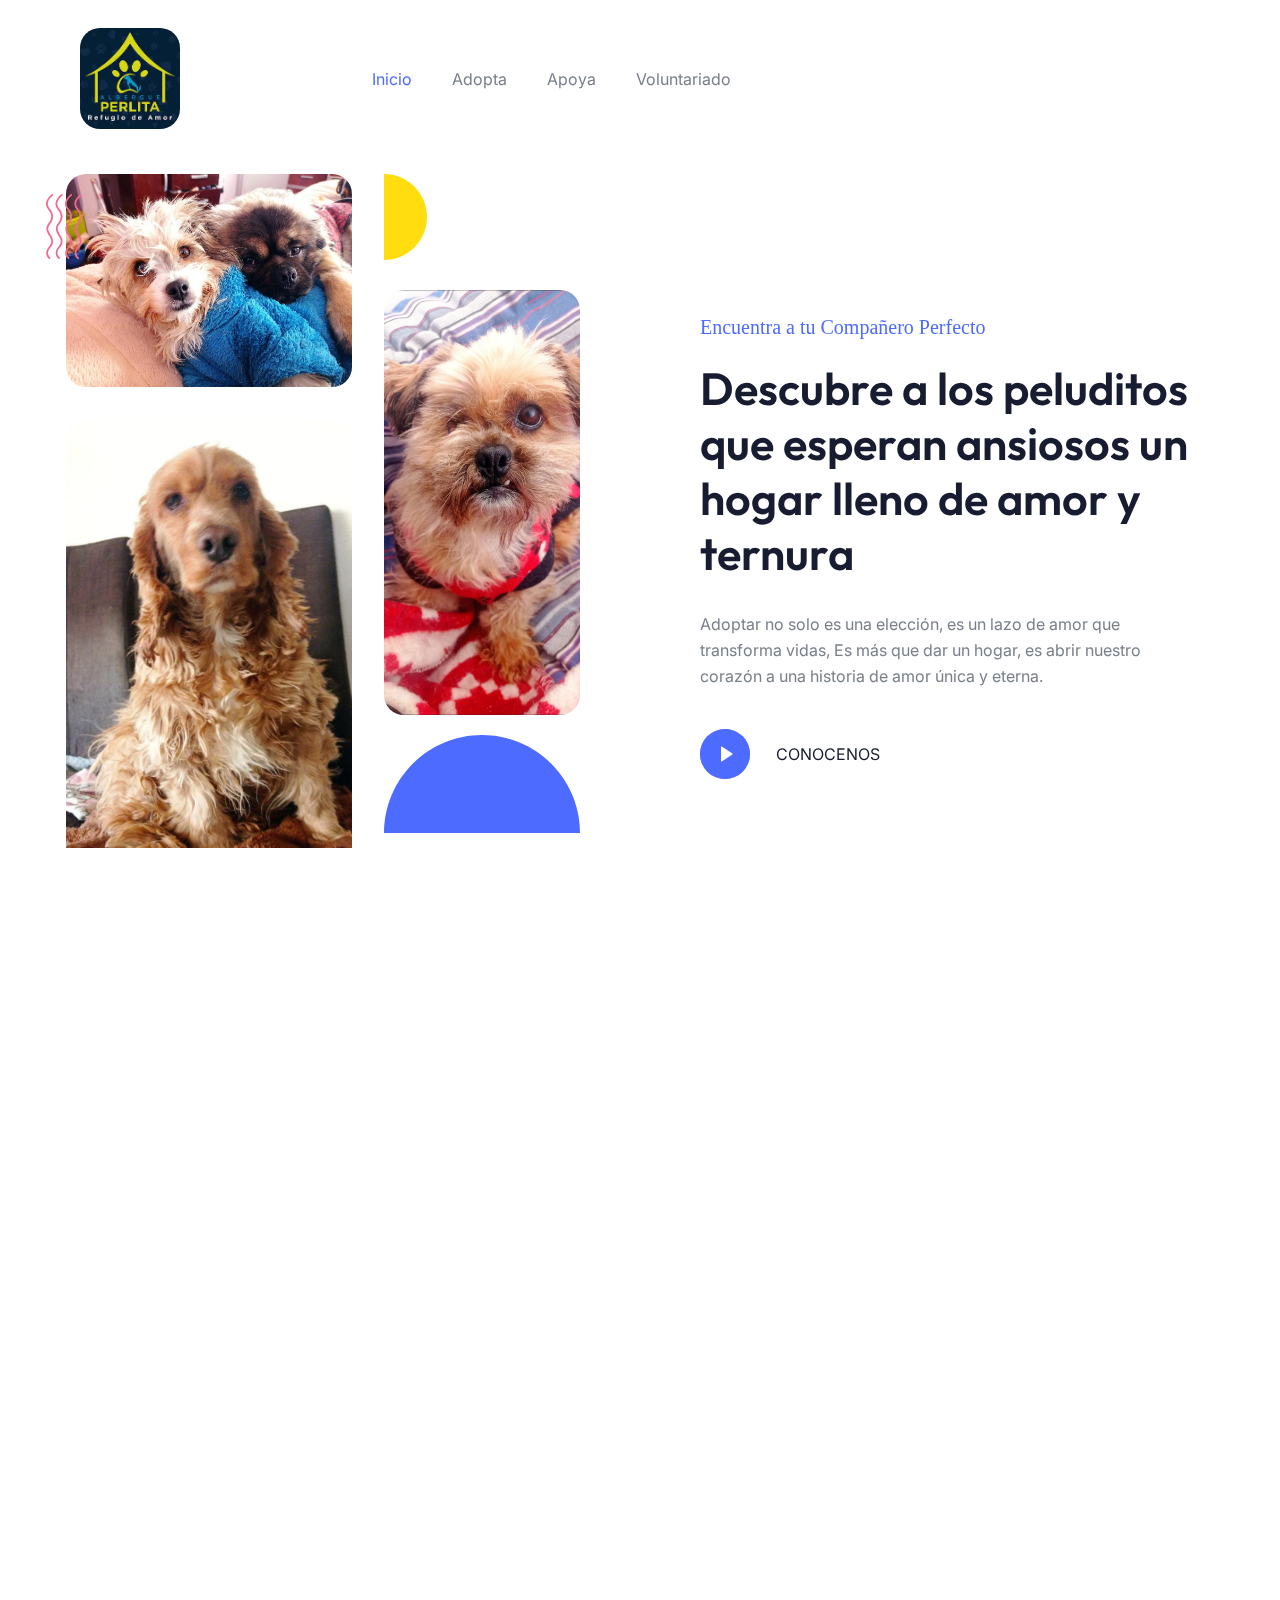
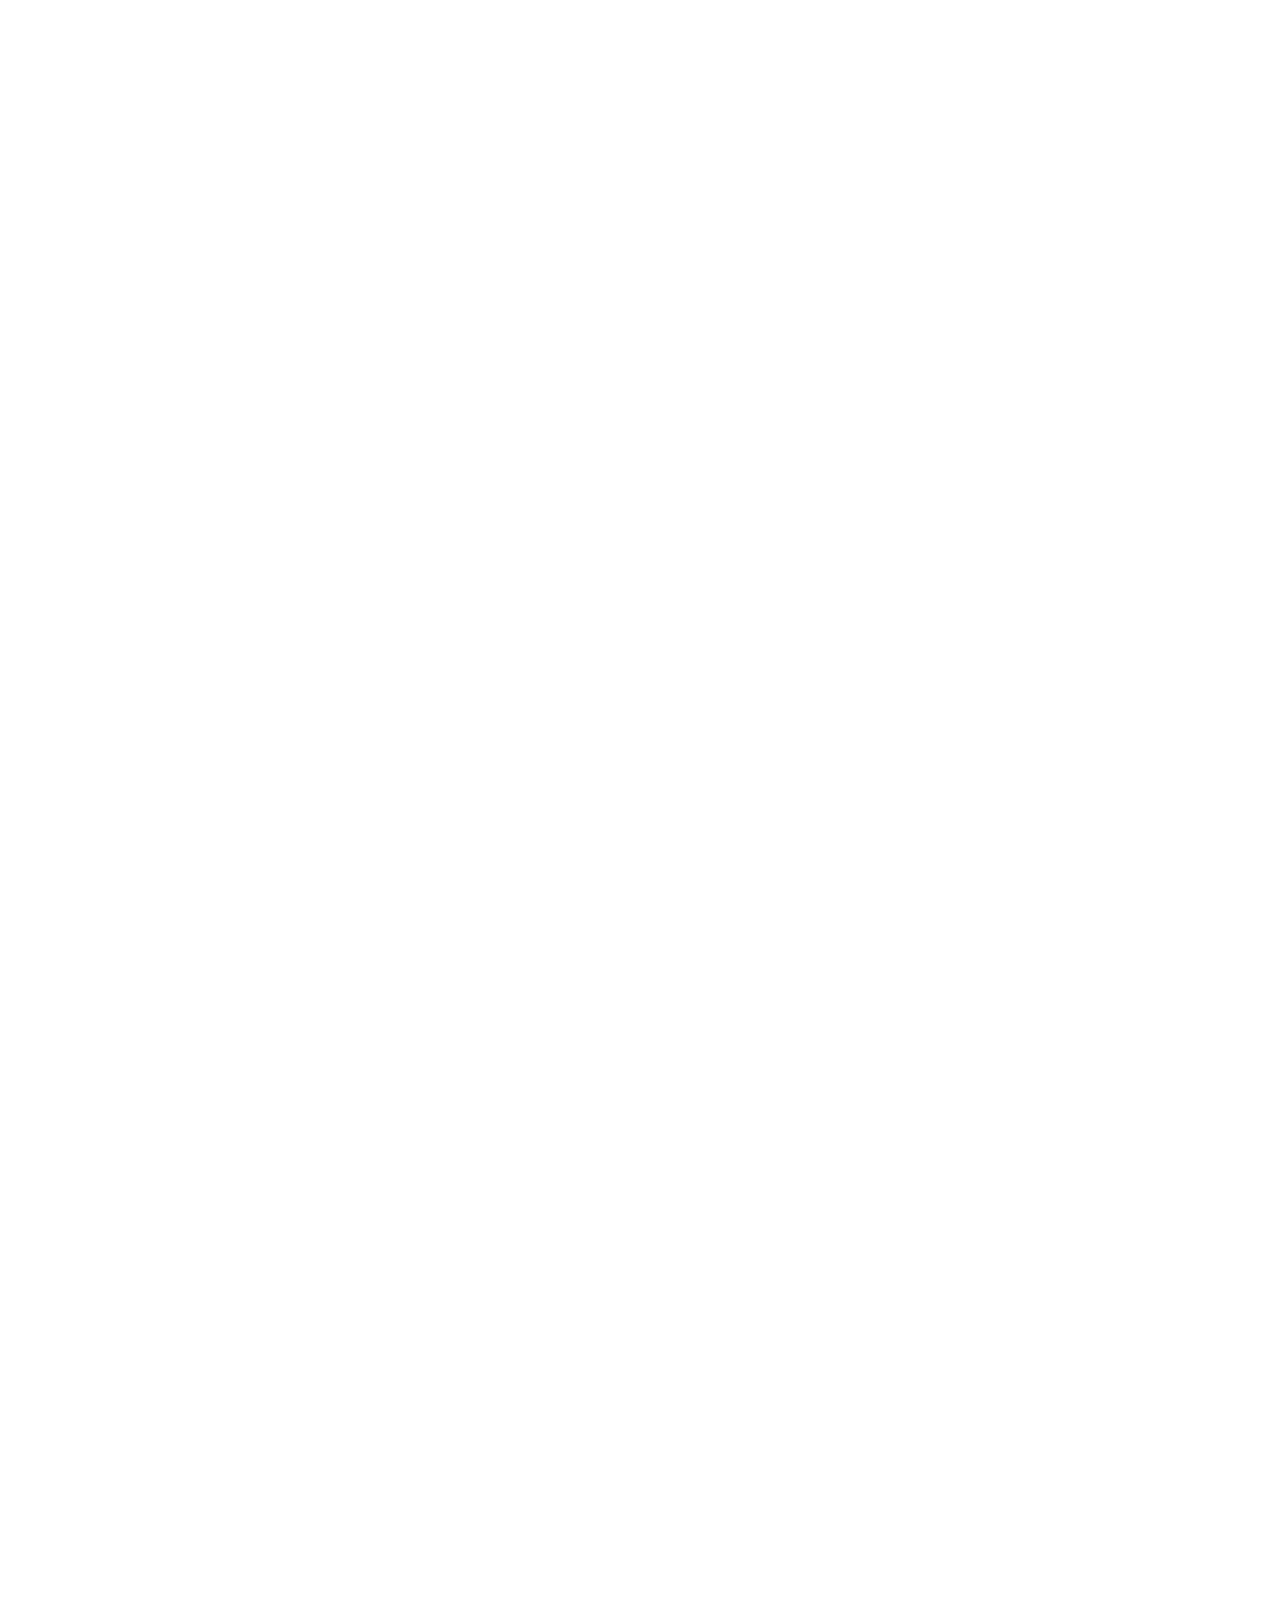
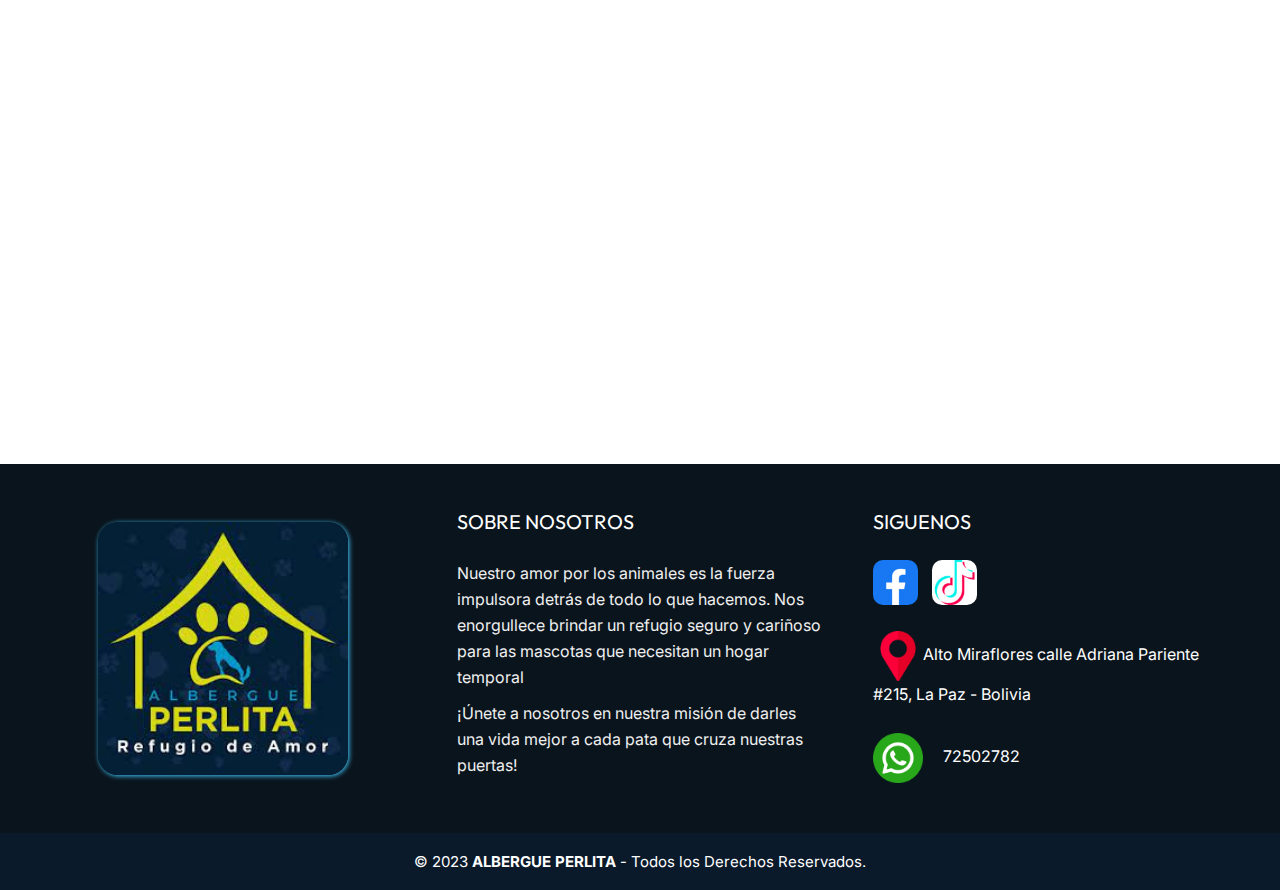
==== commit 11cc3f74: "MENU" ====
--- a/adopta.html
+++ b/adopta.html
@@ -9,24 +9,85 @@
     <link href="https://cdnjs.cloudflare.com/ajax/libs/font-awesome/5.13.0/css/all.min.css" rel="stylesheet">
 </head>
 </head>
-<body>
-    
-    <nav>
-                <input type="checkbox" id="check">
-                <label for="check" class="checkbtn">
-                    <i class="fas fa-bars"></i>
-                </label>
-                <a href="#" class="enlace">
-                    <img src="img/logo.jpeg" alt="" class="logo">
-                </a>
-                <ul>
-                    <li><a href="index.html">INICIO</a></li>
-                    <li><a href="adopta.html">ADOPTA</a></li>
-                    <li><a href="apoya.html">APOYA</a></li>
-                    <li><a href="voluntario.html">VOLUNTARIADO</a></li>
-                </ul>
-    </nav>
-
+<body
+x-data="{ page: 'home', 'darkMode': true, 'stickyMenu': false, 'navigationOpen': false, 'scrollTop': false }"
+x-init="
+     darkMode = JSON.parse(localStorage.getItem('darkMode'));
+     $watch('darkMode', value => localStorage.setItem('darkMode', JSON.stringify(value)))"
+:class="{'b eh': darkMode === true}"
+>
+<header
+class="g s r vd ya cj"
+:class="{ 'hh sm _k dj bl ll' : stickyMenu }"
+@scroll.window="stickyMenu = (window.pageYOffset > 20) ? true : false"
+>
+<div class="bb ze ki xn 2xl:ud-px-0 oo wf yf i">
+<div class="vd to/4 tc wf yf">
+  <a href="index.html">
+    <img class="om logoalbergue" src="img/logo.jpeg" alt="Logo Light" width="100" />
+    <img class="xc nm" src="img/logo.jpeg" alt="Logo Dark" width="100" />
+  </a>
+
+  <!-- Hamburger Toggle BTN -->
+  <button class="po rc" @click="navigationOpen = !navigationOpen">
+    <span class="rc i pf re pd">
+      <span class="du-block h q vd yc">
+        <span class="rc i r s eh um tg te rd eb ml jl dl" :class="{ 'ue el': !navigationOpen }"></span>
+        <span class="rc i r s eh um tg te rd eb ml jl fl" :class="{ 'ue qr': !navigationOpen }"></span>
+        <span class="rc i r s eh um tg te rd eb ml jl gl" :class="{ 'ue hl': !navigationOpen }"></span>
+      </span>
+      <span class="du-block h q vd yc lf">
+        <span class="rc eh um tg ml jl el h na r ve yc" :class="{ 'sd dl': !navigationOpen }"></span>
+        <span class="rc eh um tg ml jl qr h s pa vd rd" :class="{ 'sd rr': !navigationOpen }"></span>
+      </span>
+    </span>
+  </button>
+  <!-- Hamburger Toggle BTN -->
+</div>
+
+<div
+  class="vd wo/4 sd qo f ho oo wf yf"
+  :class="{ 'd hh rm sr td ud qg ug jc yh': navigationOpen }"
+>
+  <nav>
+    <ul class="tc _o sf yo cg ep">
+      <li><a href="index.html" class="xl" :class="{ 'mk': page === 'home' }">Inicio</a></li>
+      <li><a href="adopta.html" class="xl">Adopta</a></li>
+      <li class="c i" x-data="{ dropdown: false }">
+        <a
+          href="apoya.html"
+          class="xl tc wf yf bg">
+          Apoya
+        </a>
+
+      
+        <!-- Dropdown End -->
+      </li>
+      <li><a href="voluntario.html" class="xl">Voluntariado</a></li>
+    </ul>
+  </nav>
+
+  <div class="tc wf ig pb no">
+    <div class="pc h io pa ra" :class="navigationOpen ? '!-ud-visible' : 'd'">
+      <label class="rc ab i">
+        <input type="checkbox" :value="darkMode" @change="darkMode = !darkMode" class="pf vd yc uk h r za ab" />
+        <!-- Icon Sun -->
+        <svg :class="{ 'wn' : page === 'home', 'xh' : page === 'home' && stickyMenu }" class="th om" width="25" height="25" viewBox="0 0 25 25" fill="none" xmlns="http://www.w3.org/2000/svg">
+          <path d="M12.0908 18.6363C10.3549 18.6363 8.69 17.9467 7.46249 16.7192C6.23497 15.4916 5.54537 13.8268 5.54537 12.0908C5.54537 10.3549 6.23497 8.69 7.46249 7.46249C8.69 6.23497 10.3549 5.54537 12.0908 5.54537C13.8268 5.54537 15.4916 6.23497 16.7192 7.46249C17.9467 8.69 18.6363 10.3549 18.6363 12.0908C18.6363 13.8268 17.9467 15.4916 16.7192 16.7192C15.4916 17.9467 13.8268 18.6363 12.0908 18.6363ZM12.0908 16.4545C13.2481 16.4545 14.358 15.9947 15.1764 15.1764C15.9947 14.358 16.4545 13.2481 16.4545 12.0908C16.4545 10.9335 15.9947 9.8236 15.1764 9.00526C14.358 8.18692 13.2481 7.72718 12.0908 7.72718C10.9335 7.72718 9.8236 8.18692 9.00526 9.00526C8.18692 9.8236 7.72718 10.9335 7.72718 12.0908C7.72718 13.2481 8.18692 14.358 9.00526 15.1764C9.8236 15.9947 10.9335 16.4545 12.0908 16.4545ZM10.9999 0.0908203H13.1817V3.36355H10.9999V0.0908203ZM10.9999 20.8181H13.1817V24.0908H10.9999V20.8181ZM2.83446 4.377L4.377 2.83446L6.69082 5.14828L5.14828 6.69082L2.83446 4.37809V4.377ZM17.4908 19.0334L19.0334 17.4908L21.3472 19.8046L19.8046 21.3472L17.4908 19.0334ZM19.8046 2.83337L21.3472 4.377L19.0334 6.69082L17.4908 5.14828L19.8046 2.83446V2.83337ZM5.14828 17.4908L6.69082 19.0334L4.377 21.3472L2.83446 19.8046L5.14828 17.4908ZM24.0908 10.9999V13.1817H20.8181V10.9999H24.0908ZM3.36355 10.9999V13.1817H0.0908203V10.9999H3.36355Z" fill=""/>
+        </svg>
+        <!-- Icon Sun -->
+        <img class="xc nm" src="images/icon-moon.svg" alt="Moon" />
+      </label>
+    </div>
+
+    <a href="signin.html" :class="{ 'nk yl' : page === 'home', 'ok' : page === 'home' && stickyMenu }" class="ek pk xl">Sign In</a>
+    <a href="signup.html" :class="{ 'hh/[0.15]' : page === 'home', 'sh' : page === 'home' && stickyMenu }" class="lk gh dk rg tc wf xf _l gi hi">Sign Up</a>
+  </div>
+</div>
+</div>
+</header>
+<!----------------------------------------->
+  
     <!--CABCERA DE ADOPTA-->
         <section class="ji gp uq 2xl:ud-py-35 pg">
         <div class="bb ze ki xn wq">
--- a/style/style.css
+++ b/style/style.css
@@ -7,6 +7,15 @@
     box-sizing: border-box;
 }
 
+@import url('https://fonts.googleapis.com/css2?family=Lobster+Two:ital,wght@0,700;1,400&family=Londrina+Solid:wght@900&display=swap');
+div h4 {
+    font-family: 'Lobster Two';
+    font-size: 30px;
+}
+
+
+
+
 /*main {
     background-image: url(/img/textura5.jpg); 
     background-repeat: repeat; 
@@ -15,6 +24,7 @@
 
 
 /************** MENU ******************/
+/*
 nav{
     background: #009ac6;
     height: 80px;
@@ -112,16 +122,17 @@
         left:0;
     }
 }
-
+*/
 /****************** PORTADA ****************************/ 
+/*
 .txt {
     color:  #d7d118 !important;
     background-color:#009ac6;
     border-radius: 15px;
 }
-
+*/
 /****************** BODY **********************/
-
+/*
 .portadaPrincipal1 {
     width:100%; 
     height:auto !important; 
@@ -132,7 +143,7 @@
     margin: 0px;
 }
 
-*/
+
 main {
     display: grid;
     grid-template-columns: 1fr; 
@@ -183,6 +194,7 @@
 
 
 
+
 /*********************** CARDS *******************************************/
 /*
 .texto {
@@ -264,6 +276,27 @@
   }
 
 */
+/***************menu*****************/
+.logoalbergue {
+    border-radius: 20px;
+}
+
+section.ji.gp.uq.\32 xl\:ud-py-35.pg { /*margen a top del la portada adopta*/
+    margin-top: 9rem;
+}
+
+header.g.s.r.vd.ya.cj { /*menu paddind izquierda*/
+    padding-left: 3rem;
+}
+
+.letrasAlbergue {
+    color: #0783ff;
+}
+
+img.w-full {   /*bordes de fotos de cartas*/
+    border-radius: 20px;
+}   
+
 
 /****************** FOOTER *********************/
 
@@ -604,4 +637,8 @@
 
 section.ji.gp.uq.\32 xl\:ud-py-35.pg {
     height: 44rem;
+}
+
+div a img { /*bordes de imagenes amigos*/
+    border-radius: 10px;
 }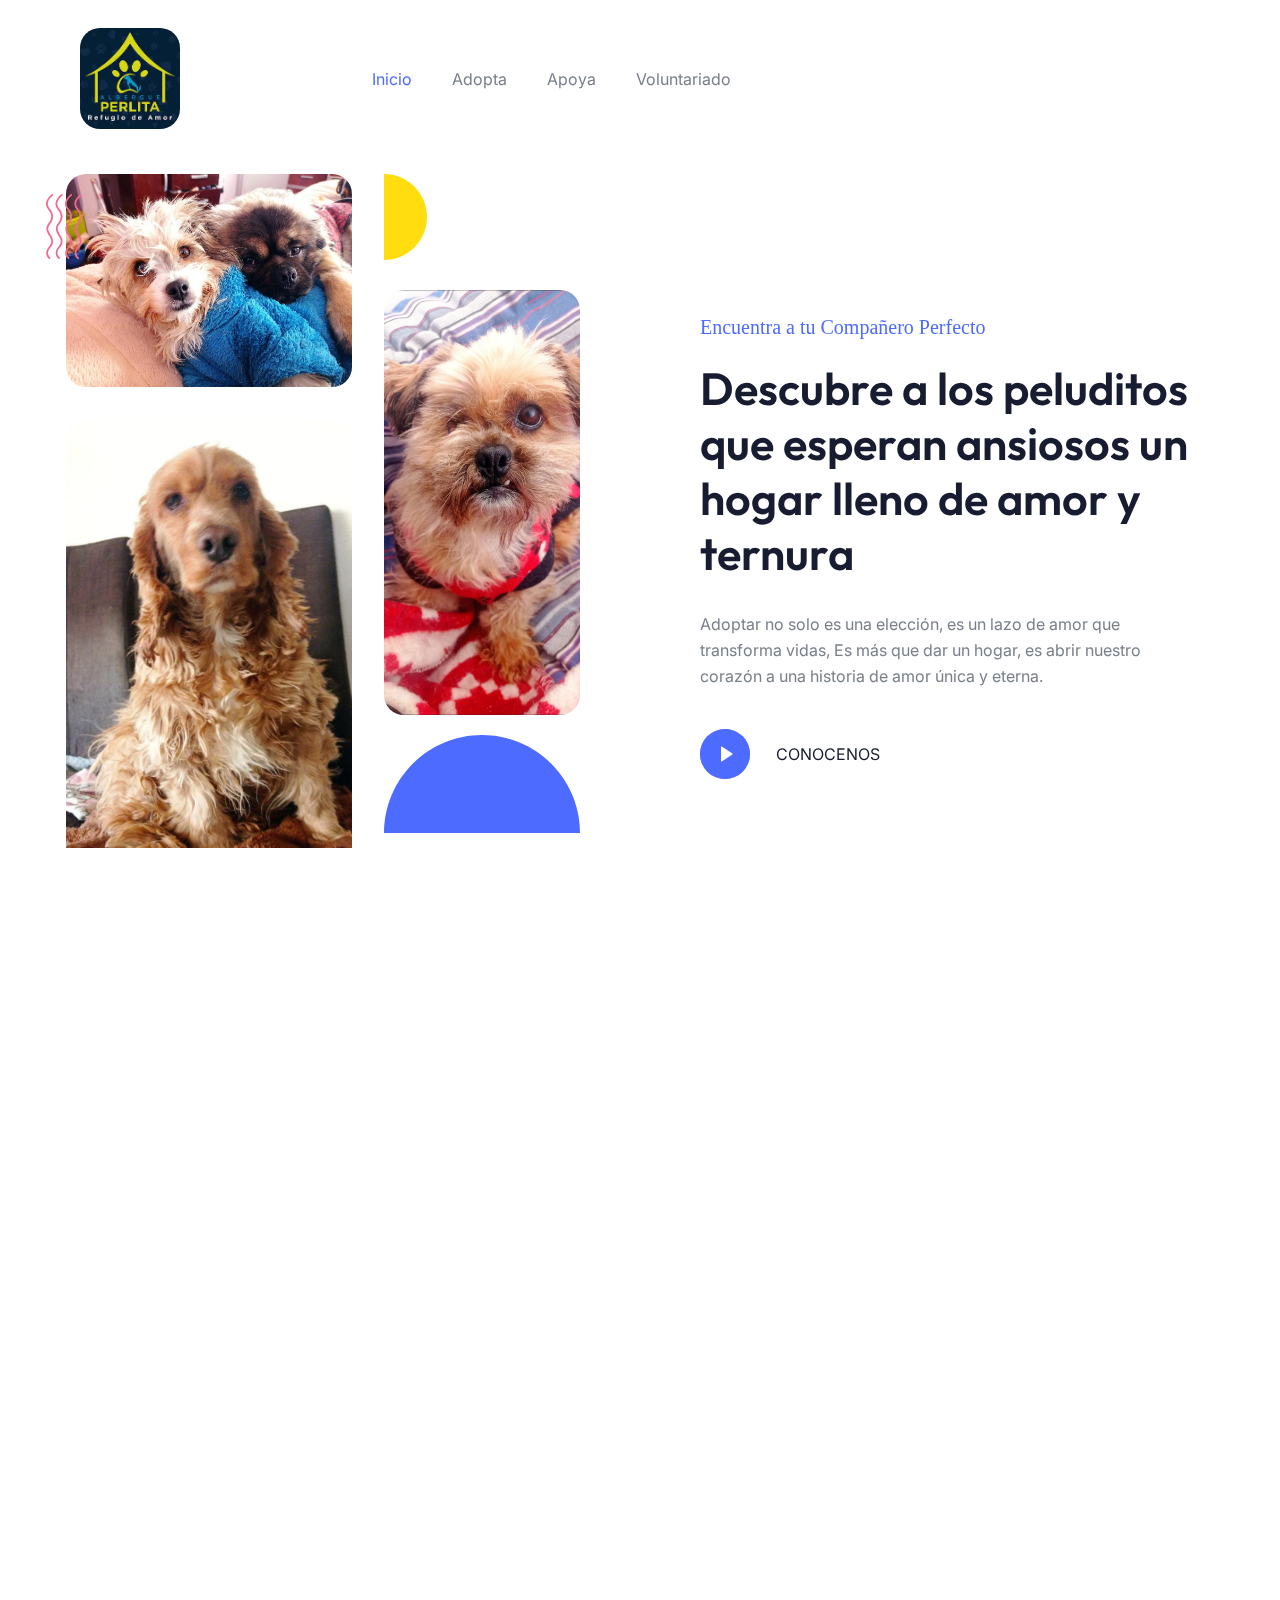
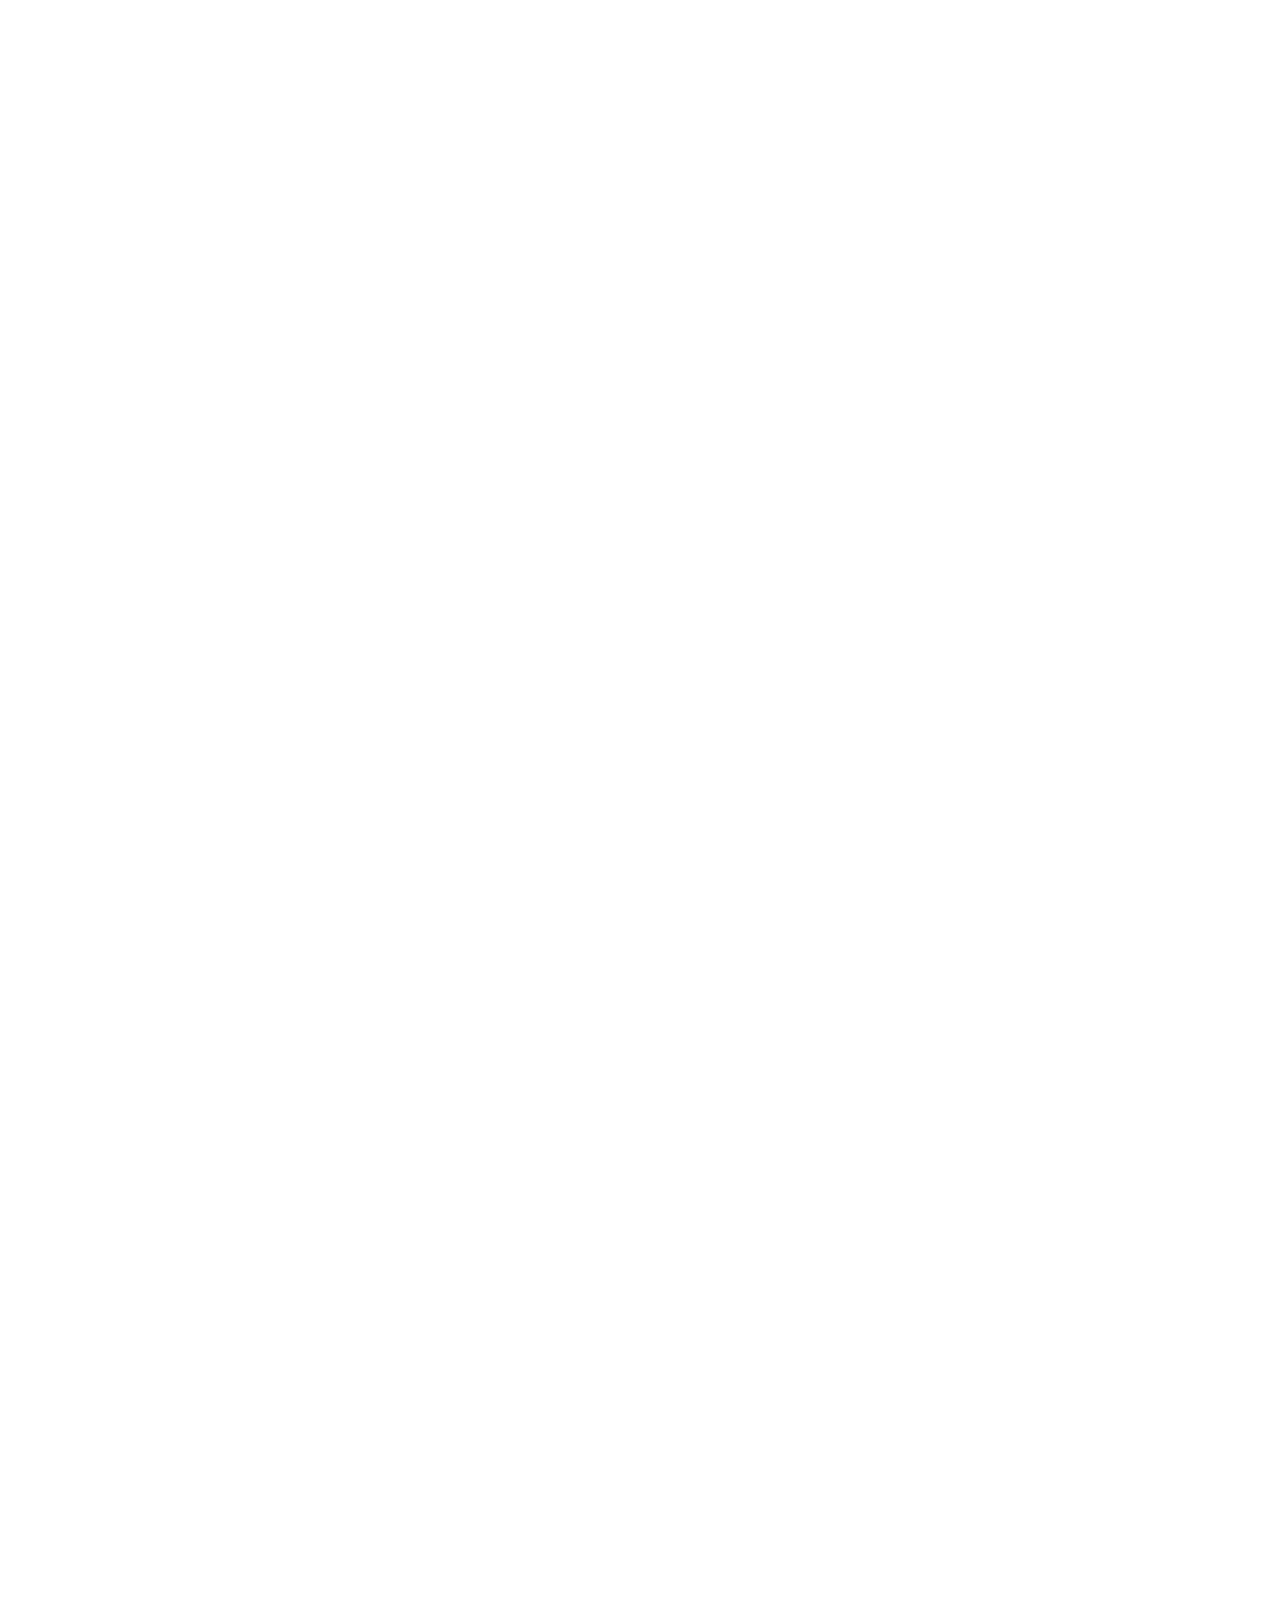
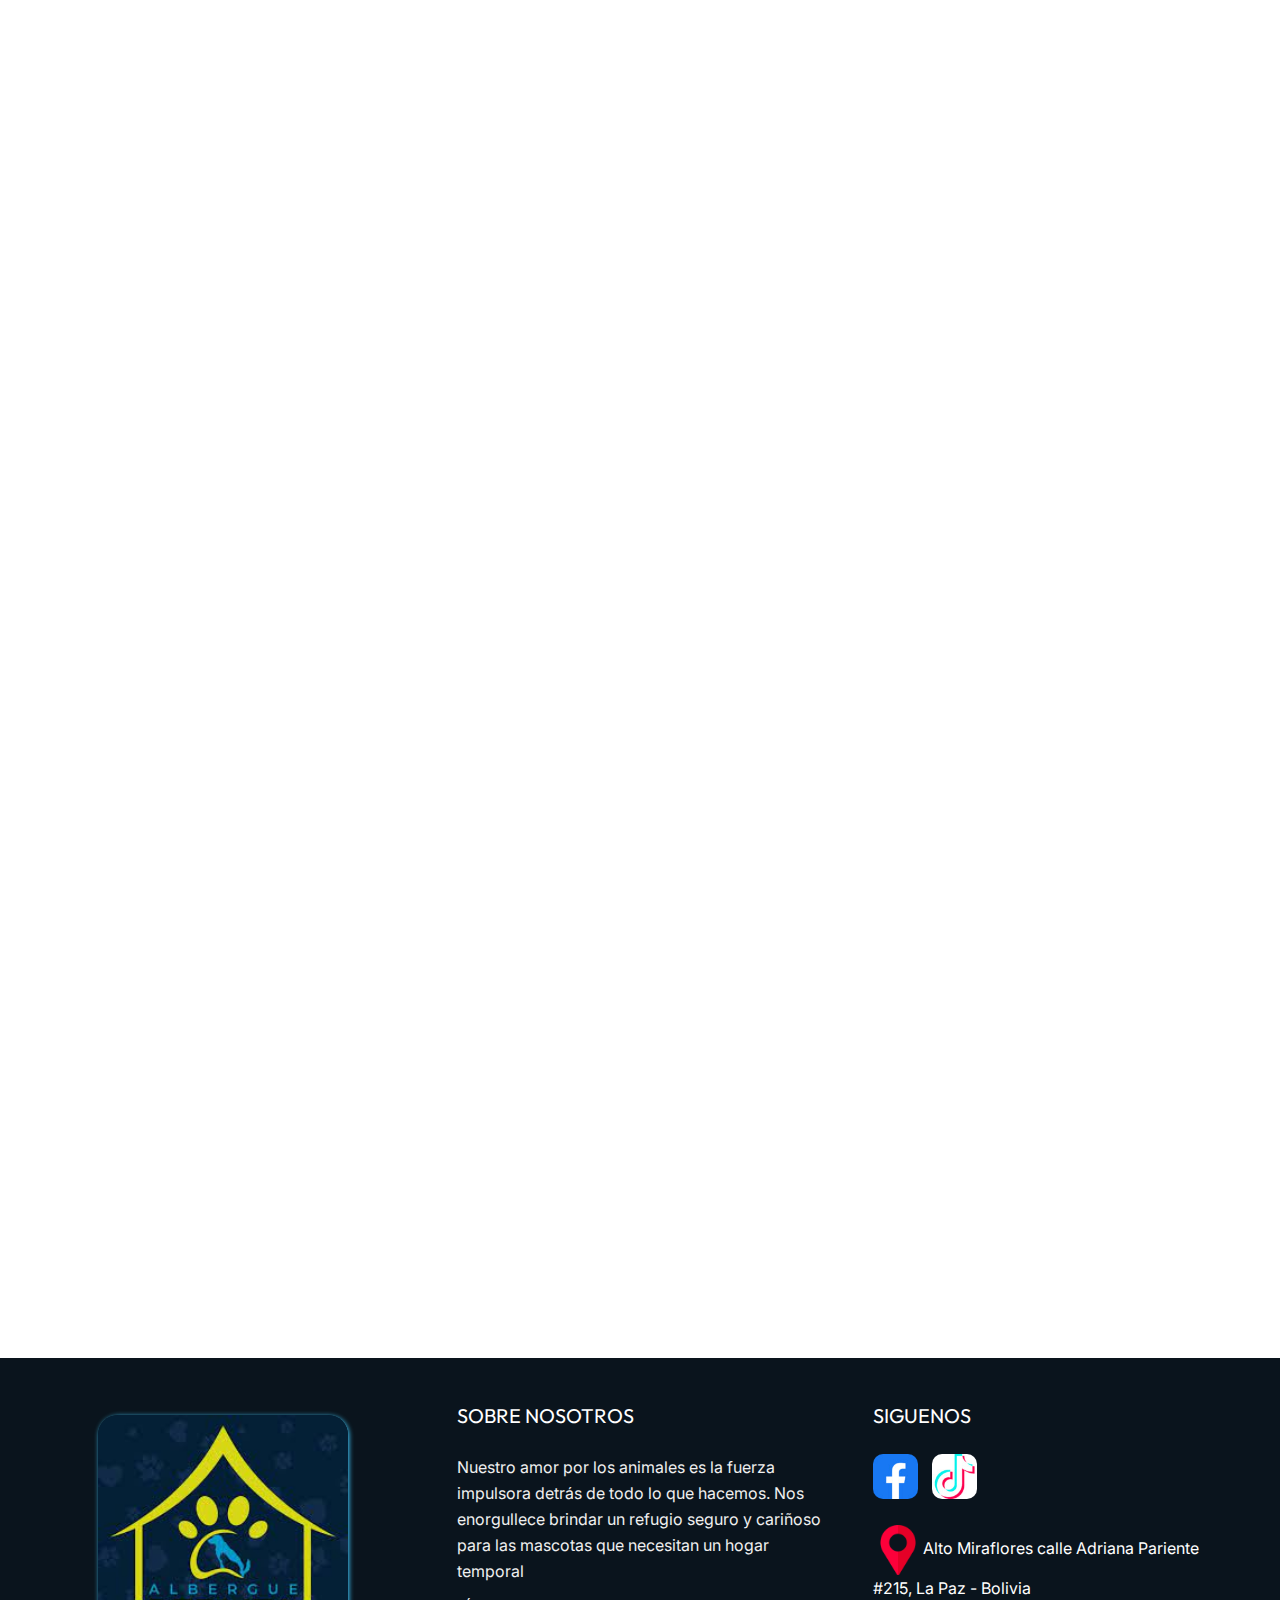
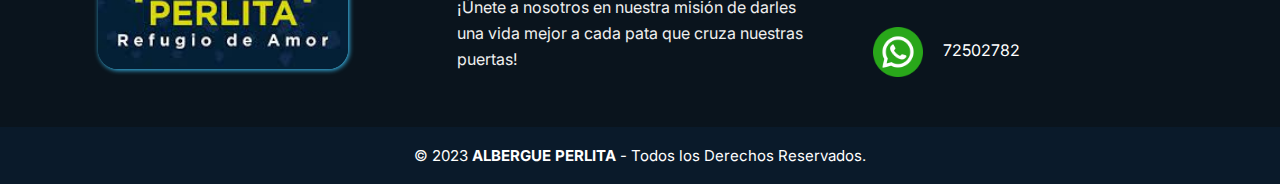
==== commit 0cc488d8: "INDEX" ====
--- a/adopta.html
+++ b/adopta.html
@@ -16,6 +16,7 @@
      $watch('darkMode', value => localStorage.setItem('darkMode', JSON.stringify(value)))"
 :class="{'b eh': darkMode === true}"
 >
+<!---------- MENU NUEVO ------------>
 <header
 class="g s r vd ya cj"
 :class="{ 'hh sm _k dj bl ll' : stickyMenu }"
@@ -80,9 +81,7 @@
       </label>
     </div>
 
-    <a href="signin.html" :class="{ 'nk yl' : page === 'home', 'ok' : page === 'home' && stickyMenu }" class="ek pk xl">Sign In</a>
-    <a href="signup.html" :class="{ 'hh/[0.15]' : page === 'home', 'sh' : page === 'home' && stickyMenu }" class="lk gh dk rg tc wf xf _l gi hi">Sign Up</a>
-  </div>
+      </div>
 </div>
 </div>
 </header>
@@ -239,7 +238,112 @@
             </div>
     
     
+
+            <!-- Section Title Start -->
+          
+            <!-- Section Title End -->
+    
+            <div class="bb ye ki xn vq jb jo">
+              <div class="wc qf pn xo zf iq">
+                <!-- Blog Item -->
+                <div class="animate_top sg vk rm xm">
+                  <div class="c rc i z-1 pg">
+                    <img class="w-full" src="img/C-BOBY.jpeg" alt="Blog" width="400" />
+    
+                    <div
+                      class="im h r s df vd yc wg tc wf xf al hh/20 nl il z-10"
+                    >
+                      <a href="cachorros.html" class="vc ek rg lk gh sl ml il gi hi"
+                        >CONOCE A BOBY</a
+                      >
+                    </div>
+                  </div>
+    
+                  <div class="yh">
+                    <div class="tc uf wf ag jq">
+                      <div class="tc wf ag">
+                        <p>CONOCE A BOBY</p>
+                      </div>
+                      <div class="tc wf ag">
+                        <p>2 AÑOS</p>
+                      </div>
+                    </div>
+                    <h4 class="ek tj ml il kk wm xl eq lb">
+                      <a href="cachorros.html ">Conoce a Bobby, nuestro encantador perrito café de 2 años. ¡Listo para llenar tu vida de alegría y amor! 🐾 #AdoptaA_Bobby"</a>
+                    </h4>
+                  </div>
+                </div>
+    
+                <!-- Blog Item -->
+                <div class="animate_top sg vk rm xm">
+                  <div class="c rc i z-1 pg">
+                    <img class="w-full" src="img/C-RINGO.jpeg" alt="Blog" width="379"/>
+    
+                    <div
+                      class="im h r s df vd yc wg tc wf xf al hh/20 nl il z-10"
+                    >
+                      <a href="cachorros2.html" class="vc ek rg lk gh sl ml il gi hi"
+                        >CONOCE A RINGO</a
+                      >
+                    </div>
+                  </div>
+    
+                  <div class="yh">
+                    <div class="tc uf wf ag jq">
+                      <div class="tc wf ag">
+    
+                        <p>CONOCERLO</p>
+                      </div>
+                      <div class="tc wf ag">
+    
+                        <p>1 AÑO</p>
+                      </div>
+                    </div>
+                    <h4 class="ek tj ml il kk wm xl eq lb">
+                      <a href="cachorros2.html">"Conoce a Ringo, nuestro adorable compañero blanco y negro de 1 año. Este pequeño tesoro busca un hogar lleno de amor. ¿Podrías ser su persona especial? 🐾 #AdoptaA_Ringo"</a>
+                    </h4>
+                  </div>
+                </div>
+    
+                <!-- Blog Item -->
+                <div class="animate_top sg vk rm xm">
+                  <div class="c rc i z-1 pg">
+                    <img class="w-full" src="img/C-SAM.jpeg" alt="Blog"  width="380"/>
+    
+                    <div
+                      class="im h r s df vd yc wg tc wf xf al hh/20 nl il z-10"
+                    >
+                      <a href="cachorros3.html" class="vc ek rg lk gh sl ml il gi hi"
+                        >CONOCE A SAM</a
+                      >
+                    </div>
+                  </div>
+    
+                  <div class="yh">
+                    <div class="tc uf wf ag jq">
+                      <div class="tc wf ag">
+                     
+                        <p>CONOCE A SAM</p>
+                      </div>
+                      <div class="tc wf ag">
+                      
+                        <p>1 AÑO Y MEDIO</p>
+                      </div>
+                    </div>
+                    <h4 class="ek tj ml il kk wm xl eq lb">
+                      <a href="cachorros3.html">"Descubre a Sam, nuestra encantadora amiga de 6 meses. Este tesoro busca un hogar lleno de amor. ¿Podrías ser su persona especial? 🐾 #AdoptaA_Sam"</a>
+                    </h4>
+                  </div>
+                </div>
+              </div>
+            </div>
+    
+
           </section>
+
+
+
+
     <!----------------------------------->
 <div class="requisito">
 <!------------ REQUISITOS ADOPCION ------------->
--- a/style/style.css
+++ b/style/style.css
@@ -641,4 +641,24 @@
 
 div a img { /*bordes de imagenes amigos*/
     border-radius: 10px;
+}
+
+.none {
+    text-decoration: none;
+    
+}
+
+/**************** IMAGENES **********************/
+img.bf {
+    height: 100%;
+    width: 339px;
+}
+
+.logoVoluntariado {
+    width: 1rem;
+}
+
+section.section.portadaPrincipal1 { /*fotos voluntarios*/
+    position: relative;
+    left: 10rem;
 }